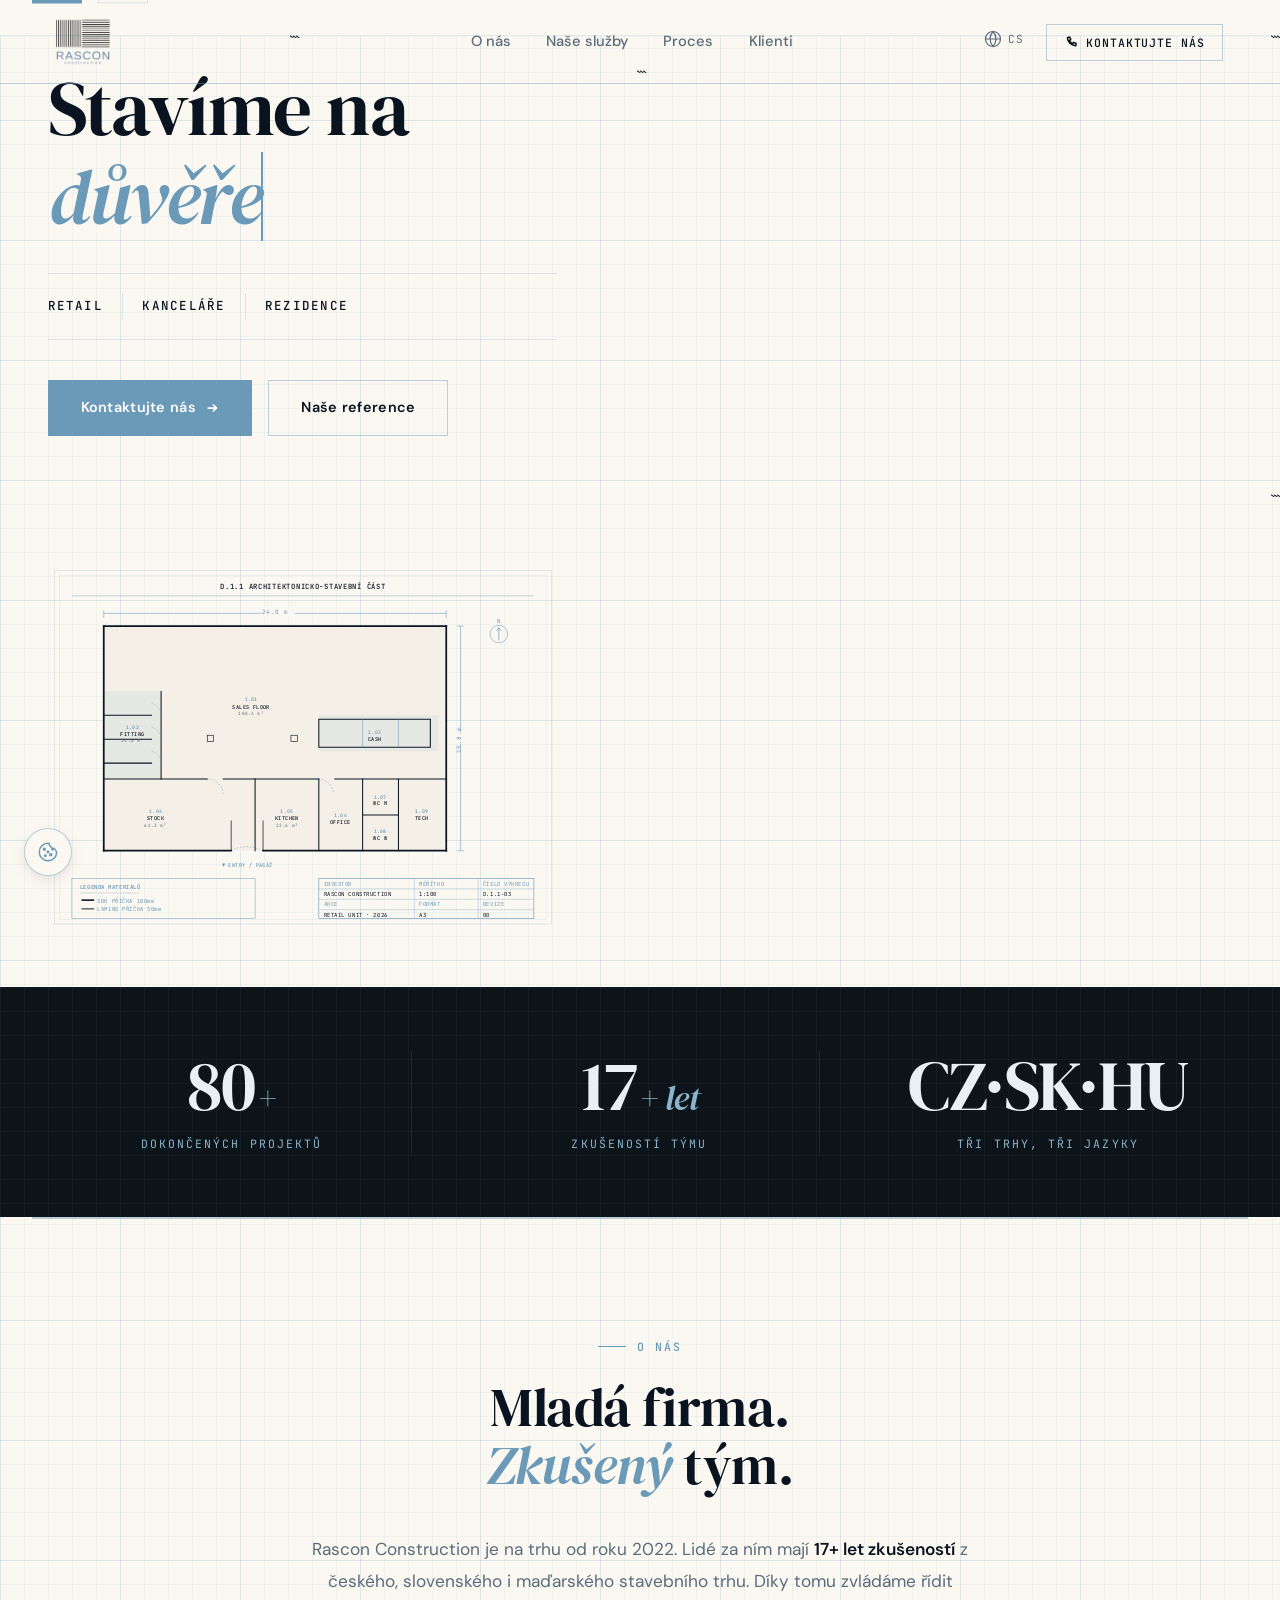
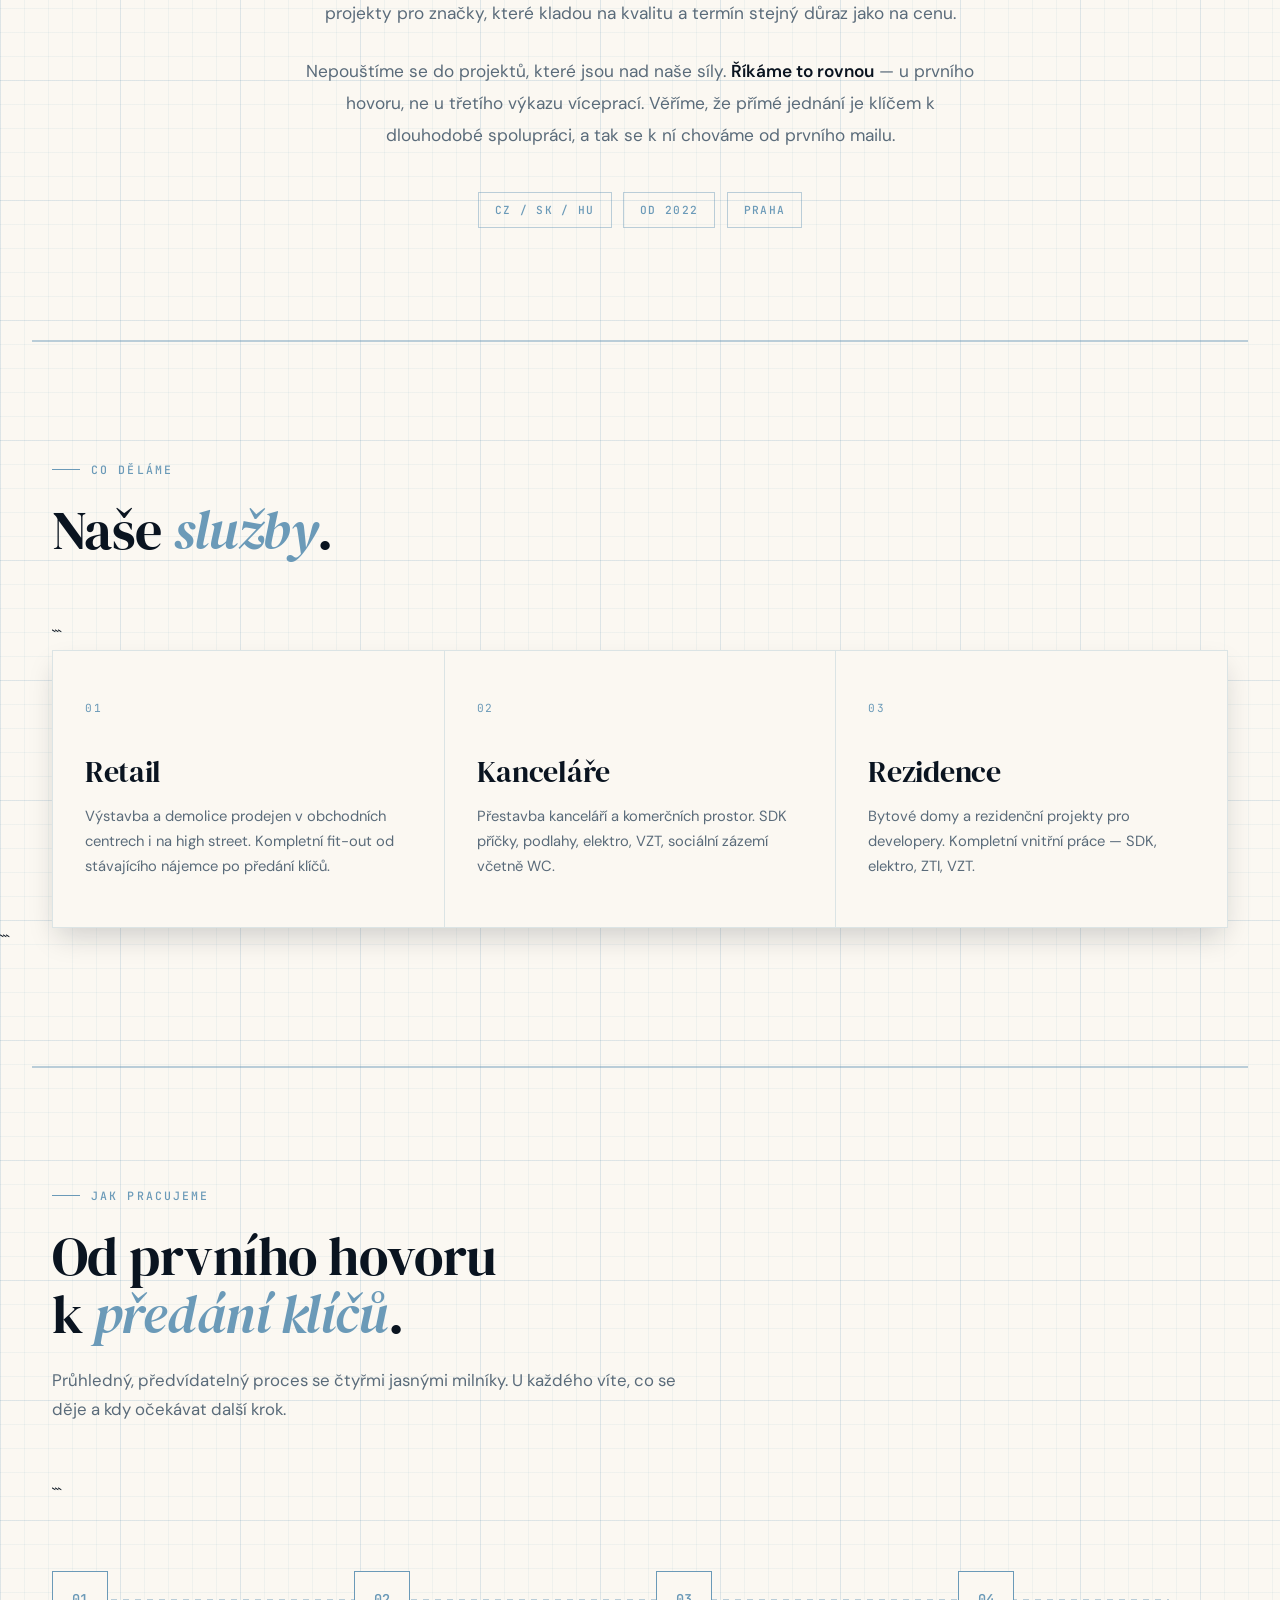
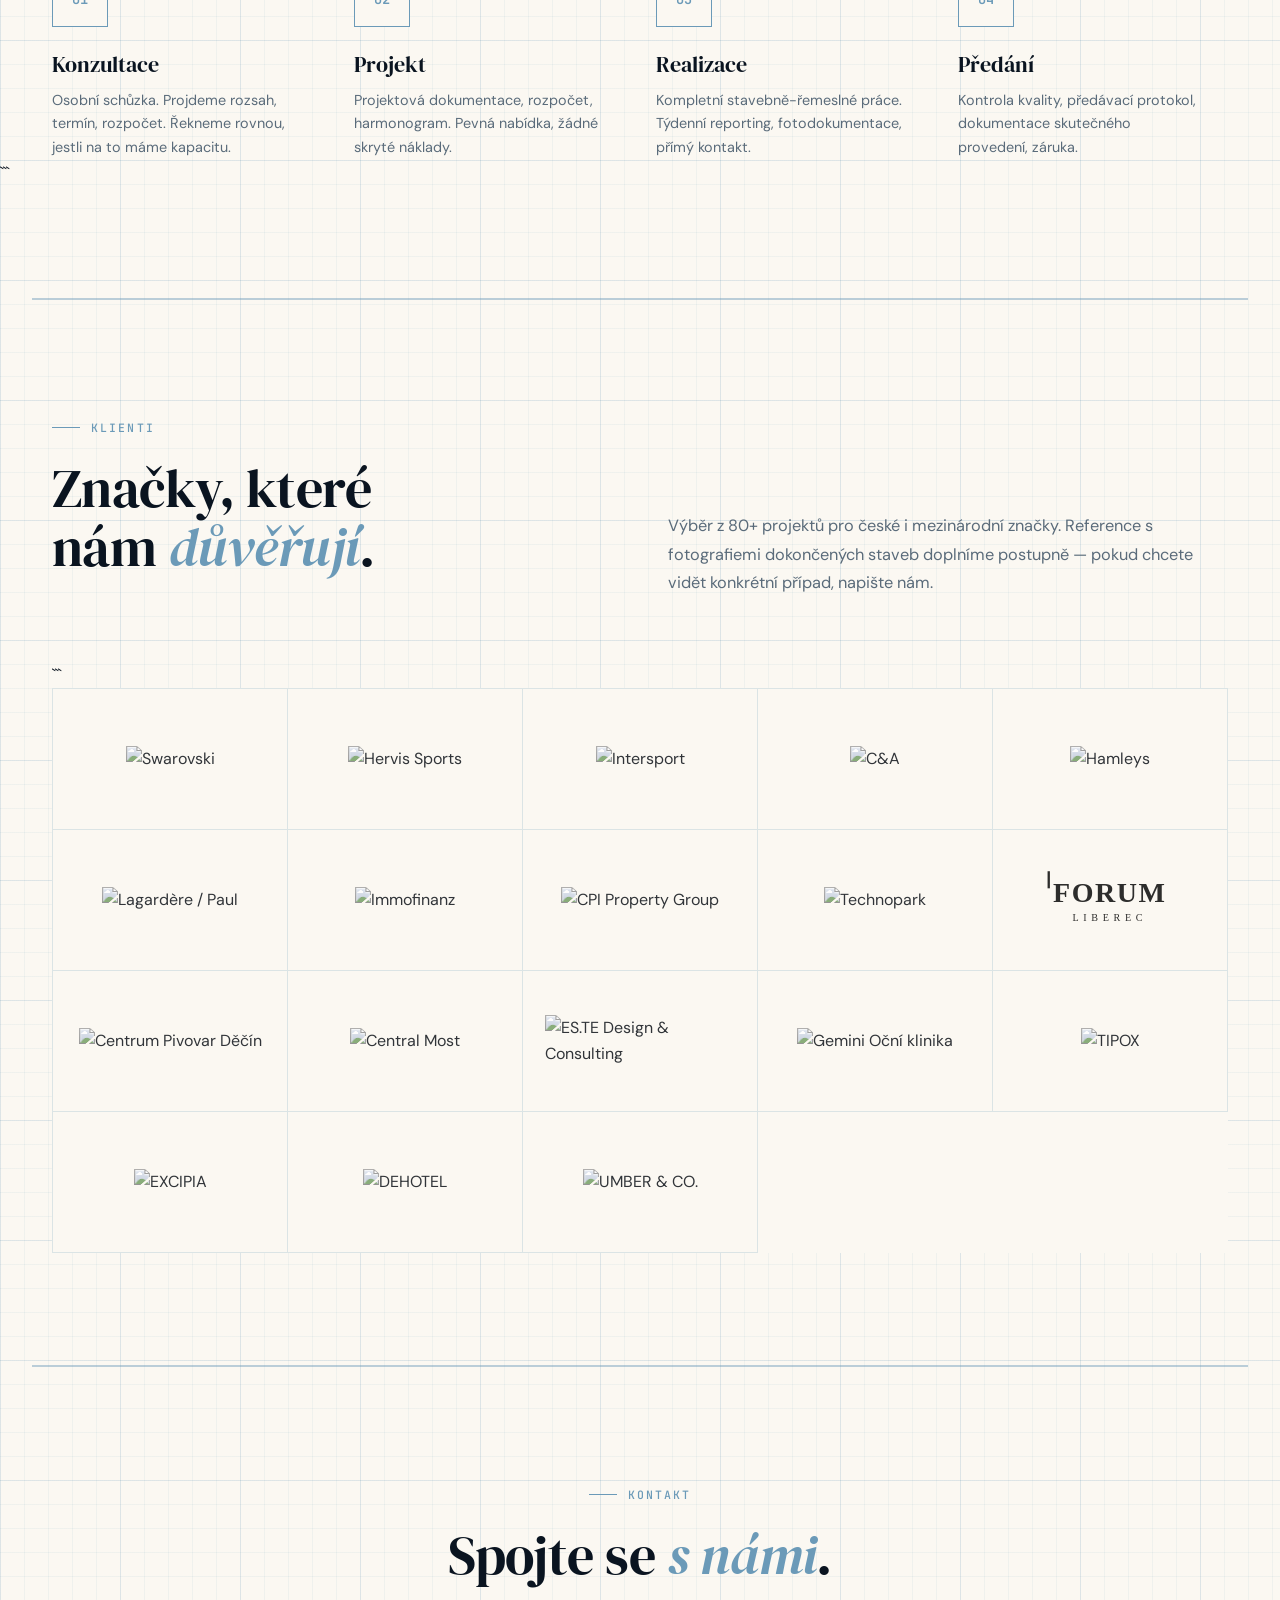
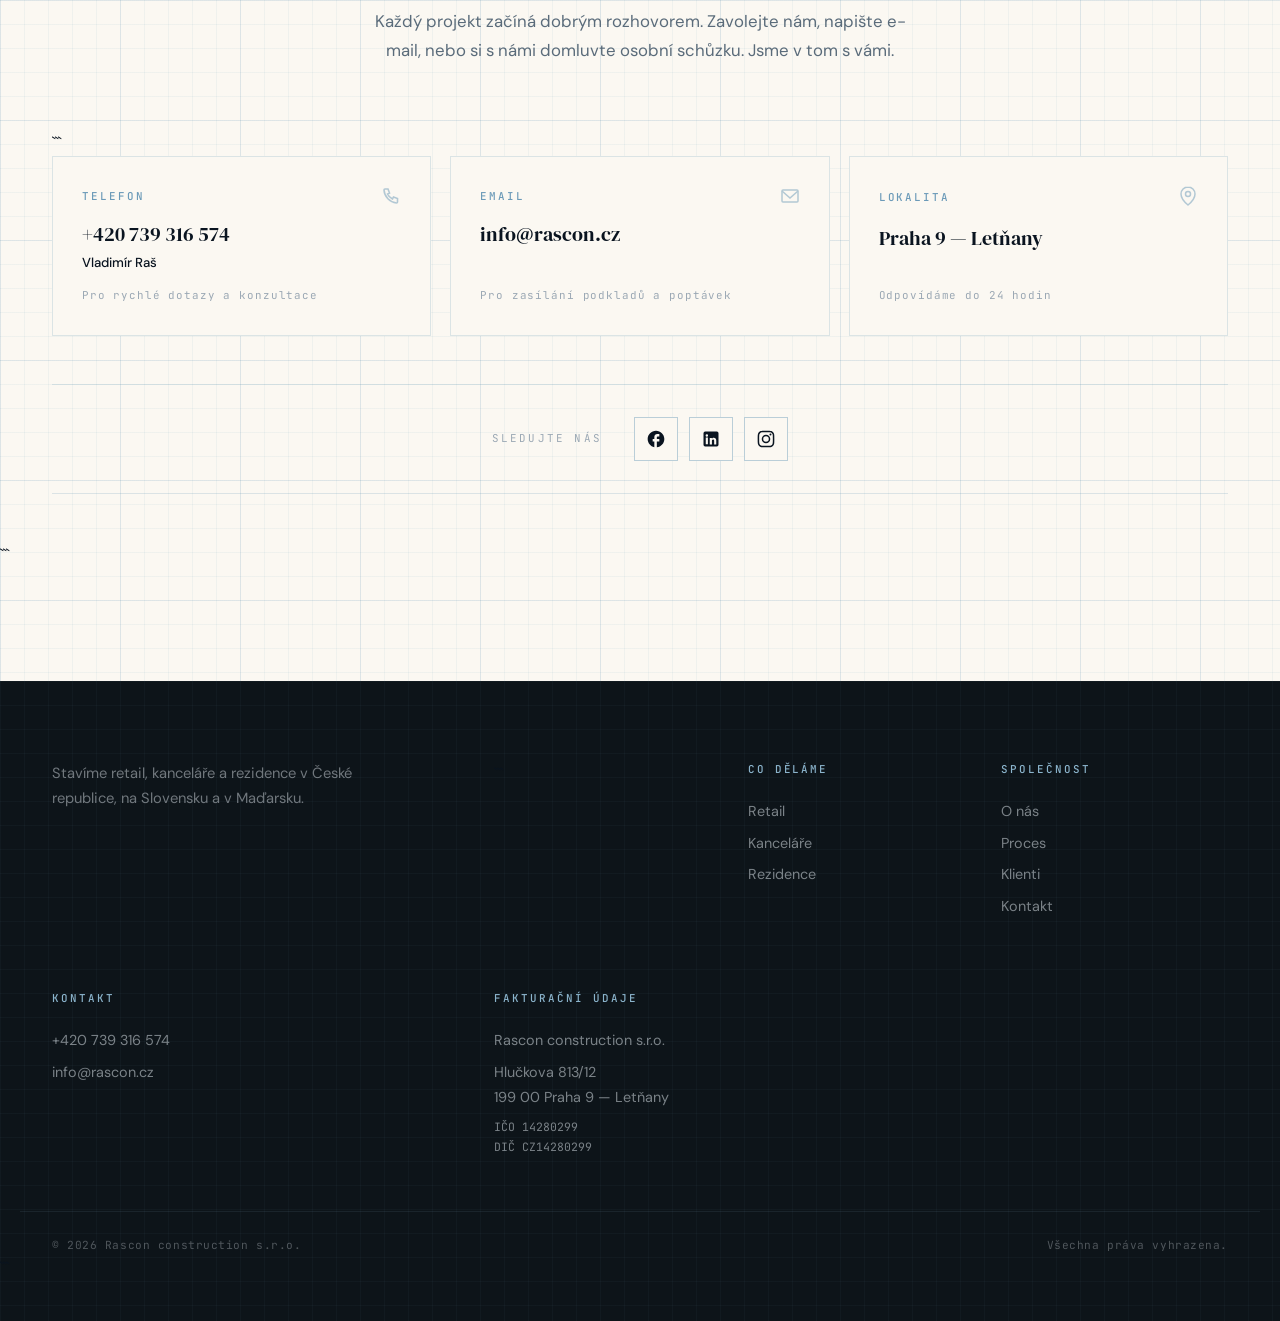
==== index.html @ cc9aa9fb "Update index.html" ====
<!DOCTYPE html>

<html lang="cs">
<head>
  <meta charset="UTF-8">
  <meta name="viewport" content="width=device-width, initial-scale=1.0">
  <meta name="theme-color" content="#6B9AB8">
  <title>RASCON Construction — Stavíme na důvěře. Retail, kanceláře, rezidence.</title>
  <meta name="description" content="Stavební společnost specializovaná na výstavbu retail jednotek, kanceláří a rezidenčních projektů. Partneři značek Swarovski, Intersport, Hervis, Hamleys. Praha, Česká republika.">
  <meta name="keywords" content="stavební firma Praha, retail výstavba, fit-out, demolice, kanceláře, Swarovski, Intersport, Hervis, Hamleys, Rascon Construction">
  <meta property="og:title" content="RASCON Construction — Stavíme na důvěře">
  <meta property="og:description" content="Retail, kanceláře, rezidence. 80+ projektů, 17+ let zkušeností. Praha, CZ/SK/HU.">
  <meta property="og:type" content="website">
  <meta property="og:locale" content="cs_CZ">
  <meta property="og:url" content="https://www.rascon.cz/">

  <!-- Schema.org JSON-LD - LocalBusiness / GeneralContractor -->

  <script type="application/ld+json">
  {
    "@context": "https://schema.org",
    "@type": "GeneralContractor",
    "name": "Rascon construction s.r.o.",
    "alternateName": "RASCON Construction",
    "description": "Stavební společnost specializovaná na výstavbu retail jednotek, kanceláří a rezidenčních projektů v České republice, na Slovensku a v Maďarsku.",
    "url": "https://www.rascon.cz/",
    "telephone": "+420739316574",
    "email": "info@rascon.cz",
    "foundingDate": "2022-02-22",
    "vatID": "CZ14280299",
    "taxID": "14280299",
    "legalName": "Rascon construction s.r.o.",
    "address": {
      "@type": "PostalAddress",
      "streetAddress": "Hlučkova 813/12",
      "addressLocality": "Praha 9 - Letňany",
      "postalCode": "19900",
      "addressCountry": "CZ"
    },
    "geo": {
      "@type": "GeoCoordinates",
      "latitude": "50.1328",
      "longitude": "14.5188"
    },
    "openingHoursSpecification": {
      "@type": "OpeningHoursSpecification",
      "dayOfWeek": ["Monday", "Tuesday", "Wednesday", "Thursday", "Friday"],
      "opens": "07:00",
      "closes": "17:00"
    },
    "areaServed": [
      { "@type": "Country", "name": "Czech Republic" },
      { "@type": "Country", "name": "Slovakia" },
      { "@type": "Country", "name": "Hungary" }
    ],
    "knowsAbout": ["Retail construction", "Commercial fit-out", "Demolition", "Office refurbishment", "Residential construction"],
    "sameAs": [
      "https://www.facebook.com/profile.php?id=61579614524490",
      "https://www.linkedin.com/company/rascon-construction/",
      "https://www.instagram.com/rascon_construction/"
    ]
  }
  </script>

  <link rel="icon" type="image/jpeg" href="img/favicon.jpg">
  <link rel="preconnect" href="https://fonts.googleapis.com">
  <link rel="preconnect" href="https://fonts.gstatic.com" crossorigin>
  <link href="https://fonts.googleapis.com/css2?family=DM+Sans:wght@300;400;500;600;700&family=DM+Serif+Display:ital@0;1&family=JetBrains+Mono:wght@400;500&display=swap" rel="stylesheet">
  <link rel="stylesheet" href="style.css">
</head>

<body>

  <!-- =====================================================
       NAVIGATION
       ===================================================== -->

  <nav class="site-nav" id="site-nav" role="navigation" aria-label="Hlavní navigace">
    <div class="nav-inner">
      <a href="#" class="nav-brand" aria-label="Rascon Construction — domů">
        <img src="img/logo.png" alt="Rascon Construction">
      </a>

```
  <ul class="nav-menu">
    <li><a href="#about" data-i18n="nav.about">O nás</a></li>
    <li><a href="#services" data-i18n="nav.services">Naše služby</a></li>
    <li><a href="#process" data-i18n="nav.process">Proces</a></li>
    <li><a href="#clients" data-i18n="nav.clients">Klienti</a></li>
  </ul>

  <div class="nav-actions">
    <div class="lang-switcher">
      <button class="lang-globe" id="lang-toggle" type="button" aria-label="Jazyk">
        <svg viewBox="0 0 24 24" fill="none" stroke="currentColor" stroke-width="1.6">
          <circle cx="12" cy="12" r="10"/>
          <path d="M2 12h20M12 2a15.3 15.3 0 0 1 4 10 15.3 15.3 0 0 1-4 10 15.3 15.3 0 0 1-4-10 15.3 15.3 0 0 1 4-10z"/>
        </svg>
        <span id="lang-current">CS</span>
      </button>
      <div class="lang-dropdown" id="lang-dropdown">
        <button type="button" data-lang="cs" class="is-active">Čeština</button>
        <button type="button" data-lang="en">English</button>
      </div>
    </div>
    <a href="#contact" class="nav-cta" data-i18n="nav.cta">
      <svg viewBox="0 0 16 16" fill="none" stroke="currentColor" stroke-width="2" stroke-linecap="round"><path d="M3 2.5a1 1 0 0 1 1-1h2l1 3-1.5 1a8 8 0 0 0 4 4l1-1.5 3 1v2a1 1 0 0 1-1 1A11 11 0 0 1 3 2.5z"/></svg>
      <span data-i18n="nav.cta">Kontaktujte nás</span>
    </a>
  </div>

  <button class="mobile-toggle" id="mobile-toggle" aria-label="Otevřít menu" type="button">
    <span></span><span></span><span></span>
  </button>
</div>
```

  </nav>

  <div class="mobile-menu" id="mobile-menu">
    <a href="#about" data-i18n="nav.about">O nás</a>
    <a href="#services" data-i18n="nav.services">Naše služby</a>
    <a href="#process" data-i18n="nav.process">Proces</a>
    <a href="#clients" data-i18n="nav.clients">Klienti</a>
    <a href="#contact" data-i18n="nav.contact">Kontakt</a>
    <div class="mobile-menu-lang">
      <button type="button" data-lang="cs" class="is-active">CS</button>
      <button type="button" data-lang="en">EN</button>
    </div>
  </div>

  <main>

  <!-- =====================================================
       HERO
       ===================================================== -->

  <section class="hero" id="hero">
    <div class="hero-grid">
      <div class="hero-text">
        <h1 class="hero-title">
          <span id="hero-prefix">Stavíme na</span><br><span class="rotating-word" id="rotating-word">důvěře</span>
        </h1>
        <div class="hero-categories">
          <span class="hero-category" data-i18n="hero.cat1">Retail</span>
          <span class="hero-category" data-i18n="hero.cat3">Kanceláře</span>
          <span class="hero-category" data-i18n="hero.cat4">Rezidence</span>
        </div>
        <div class="hero-cta-row">
          <a href="#contact" class="btn btn-primary">
            <span data-i18n="hero.ctaPrimary">Kontaktujte nás</span>
            <svg viewBox="0 0 16 16" fill="none" stroke="currentColor" stroke-width="2"><path d="M3 8h10M9 4l4 4-4 4"/></svg>
          </a>
          <a href="#clients" class="btn btn-ghost" data-i18n="hero.ctaSecondary">Naše reference</a>
        </div>
      </div>

```
  <div class="hero-visual">
    <!-- =============================================
         PROFESSIONAL FLOOR PLAN — Intersport-inspired
         ============================================= -->
    <svg viewBox="0 0 640 460" xmlns="http://www.w3.org/2000/svg" role="img" aria-label="Profesionální půdorys retail jednotky">

      <!-- Outer border frame -->
      <rect x="8" y="8" width="624" height="444" fill="none" stroke="var(--accent)" stroke-width="0.6" opacity="0.4"/>
      <rect x="14" y="14" width="612" height="432" fill="none" stroke="var(--accent)" stroke-width="0.4" opacity="0.3"/>

      <!-- Title bar top -->
      <text class="fp-stamp-text-lg fp-fade fp-fade-3" x="320" y="32" text-anchor="middle">
        D.1.1 ARCHITEKTONICKO-STAVEBNÍ ČÁST
      </text>
      <line x1="30" y1="40" x2="610" y2="40" stroke="var(--accent)" stroke-width="0.5" opacity="0.5" class="fp-fade fp-fade-3"/>

      <!-- Top dimension line -->
      <g class="fp-fade fp-fade-4">
        <line class="fp-dimension" x1="70" y1="62" x2="500" y2="62"/>
        <line class="fp-dimension" x1="70" y1="58" x2="70" y2="68"/>
        <line class="fp-dimension" x1="500" y1="58" x2="500" y2="68"/>
        <rect x="268" y="54" width="42" height="12" fill="var(--bg)"/>
        <text class="fp-dimension-text" x="285" y="63" text-anchor="middle">24.0 m</text>
      </g>

      <!-- Right dimension line -->
      <g class="fp-fade fp-fade-5">
        <line class="fp-dimension" x1="518" y1="78" x2="518" y2="360"/>
        <line class="fp-dimension" x1="514" y1="78" x2="522" y2="78"/>
        <line class="fp-dimension" x1="514" y1="360" x2="522" y2="360"/>
        <rect x="508" y="213" width="22" height="12" fill="var(--bg)"/>
        <text class="fp-dimension-text" x="519" y="221" text-anchor="middle" transform="rotate(-90 519 221)">15.8 m</text>
      </g>

      <!-- ZONE FILLS (rendered first, behind walls) -->
      <!-- Sales floor main -->
      <rect class="fp-fill fp-fade fp-fade-1" x="70" y="78" width="430" height="192"/>
      <!-- Fitting rooms corridor -->
      <rect class="fp-fill-accent fp-fade fp-fade-2" x="70" y="160" width="72" height="110"/>
      <!-- Stock + back of house -->
      <rect class="fp-fill fp-fade fp-fade-1" x="70" y="270" width="430" height="90"/>
      <!-- Cash counter zone accent -->
      <rect class="fp-fill-accent fp-fade fp-fade-2" x="340" y="190" width="150" height="45"/>

      <!-- OUTER WALLS -->
      <!-- Top wall -->
      <path class="fp-wall fp-draw fp-draw-1" d="M70 78 L500 78"/>
      <!-- Right wall -->
      <path class="fp-wall fp-draw fp-draw-1" d="M500 78 L500 360"/>
      <!-- Bottom wall (entry gap 230-270) -->
      <path class="fp-wall fp-draw fp-draw-2" d="M70 360 L230 360 M270 360 L500 360"/>
      <!-- Left wall -->
      <path class="fp-wall fp-draw fp-draw-2" d="M70 360 L70 78"/>

      <!-- INNER WALLS -->
      <!-- Horizontal: sales floor / back of house -->
      <path class="fp-wall-inner fp-draw fp-draw-3" d="M70 270 L200 270 M220 270 L340 270 M360 270 L500 270"/>
      <!-- Vertical between stock rooms -->
      <path class="fp-wall-inner fp-draw fp-draw-3" d="M260 270 L260 360"/>
      <!-- Vertical: kitchen/changing/office/WC block -->
      <path class="fp-wall-inner fp-draw fp-draw-4" d="M340 270 L340 360"/>
      <path class="fp-wall-inner fp-draw fp-draw-4" d="M395 270 L395 360"/>
      <path class="fp-wall-inner fp-draw fp-draw-4" d="M440 270 L440 360"/>
      <path class="fp-wall-inner fp-draw fp-draw-4" d="M395 315 L440 315"/>

      <!-- Fitting rooms -->
      <path class="fp-wall-inner fp-draw fp-draw-4" d="M142 160 L142 270"/>
      <path class="fp-wall-inner fp-draw fp-draw-4" d="M70 190 L130 190 M70 220 L130 220 M70 250 L130 250"/>
      <!-- Fitting room door arcs -->
      <path class="fp-door-arc fp-fade fp-fade-3" d="M130 175 A 15 15 0 0 1 142 188"/>
      <path class="fp-door-arc fp-fade fp-fade-3" d="M130 205 A 15 15 0 0 1 142 218"/>
      <path class="fp-door-arc fp-fade fp-fade-3" d="M130 235 A 15 15 0 0 1 142 248"/>

      <!-- Cash counter (L-shape) -->
      <path class="fp-wall-inner fp-draw fp-draw-4" d="M340 195 L480 195 L480 230 L340 230 Z"/>
      <line class="fp-detail fp-fade fp-fade-4" x1="395" y1="195" x2="395" y2="230"/>
      <line class="fp-detail fp-fade fp-fade-4" x1="440" y1="195" x2="440" y2="230"/>

      <!-- Door arcs at entry -->
      <path class="fp-door-arc fp-fade fp-fade-4" d="M230 360 A 38 38 0 0 1 268 360"/>
      <line class="fp-door fp-fade fp-fade-4" x1="230" y1="360" x2="230" y2="322"/>
      <line class="fp-door fp-fade fp-fade-4" x1="270" y1="360" x2="270" y2="322"/>

      <!-- Door: sales → stock -->
      <path class="fp-door-arc fp-fade fp-fade-4" d="M200 270 A 20 20 0 0 1 220 290"/>
      <!-- Door: stock → WC -->
      <path class="fp-door-arc fp-fade fp-fade-4" d="M340 270 A 18 18 0 0 1 358 288"/>

      <!-- Hatching for walls (material indication) -->
      <g class="fp-fade fp-fade-5">
        <line class="fp-hatch" x1="70" y1="78" x2="76" y2="84"/>
        <line class="fp-hatch" x1="76" y1="78" x2="82" y2="84"/>
        <line class="fp-hatch" x1="82" y1="78" x2="88" y2="84"/>
        <line class="fp-hatch" x1="494" y1="78" x2="500" y2="84"/>
        <line class="fp-hatch" x1="488" y1="78" x2="494" y2="84"/>
      </g>

      <!-- Column indicators (structural) -->
      <g class="fp-fade fp-fade-5">
        <rect x="200" y="215" width="8" height="8" fill="none" stroke="var(--text)" stroke-width="0.8"/>
        <rect x="305" y="215" width="8" height="8" fill="none" stroke="var(--text)" stroke-width="0.8"/>
      </g>

      <!-- ROOM LABELS with numbers and areas (Intersport style: 1.01, 1.02...) -->
      <g class="fp-fade fp-fade-5">
        <!-- 1.01 Sales floor -->
        <text class="fp-room-number" x="255" y="172" text-anchor="middle">1.01</text>
        <text class="fp-room-label" x="255" y="182" text-anchor="middle">SALES FLOOR</text>
        <text class="fp-room-area" x="255" y="190" text-anchor="middle">188.4 m²</text>

        <!-- 1.02 Fitting rooms -->
        <text class="fp-room-number" x="106" y="207" text-anchor="middle">1.02</text>
        <text class="fp-room-label" x="106" y="216" text-anchor="middle">FITTING</text>
        <text class="fp-room-area" x="106" y="224" text-anchor="middle">14.8 m²</text>

        <!-- 1.03 Cash -->
        <text class="fp-room-number" x="410" y="213" text-anchor="middle">1.03</text>
        <text class="fp-room-label" x="410" y="222" text-anchor="middle">CASH</text>

        <!-- 1.04 Stock -->
        <text class="fp-room-number" x="135" y="313" text-anchor="middle">1.04</text>
        <text class="fp-room-label" x="135" y="322" text-anchor="middle">STOCK</text>
        <text class="fp-room-area" x="135" y="330" text-anchor="middle">62.3 m²</text>

        <!-- 1.05 Kitchen -->
        <text class="fp-room-number" x="300" y="313" text-anchor="middle">1.05</text>
        <text class="fp-room-label" x="300" y="322" text-anchor="middle">KITCHEN</text>
        <text class="fp-room-area" x="300" y="330" text-anchor="middle">12.6 m²</text>

        <!-- 1.06 Office -->
        <text class="fp-room-number" x="367" y="318" text-anchor="middle">1.06</text>
        <text class="fp-room-label" x="367" y="326" text-anchor="middle">OFFICE</text>

        <!-- 1.07 WC M -->
        <text class="fp-room-number" x="417" y="295" text-anchor="middle">1.07</text>
        <text class="fp-room-label" x="417" y="303" text-anchor="middle">WC M</text>

        <!-- 1.08 WC W -->
        <text class="fp-room-number" x="417" y="338" text-anchor="middle">1.08</text>
        <text class="fp-room-label" x="417" y="346" text-anchor="middle">WC W</text>

        <!-- 1.09 Technical -->
        <text class="fp-room-number" x="469" y="313" text-anchor="middle">1.09</text>
        <text class="fp-room-label" x="469" y="322" text-anchor="middle">TECH</text>

        <!-- Entry marker -->
        <text class="fp-room-label" x="250" y="380" text-anchor="middle" style="fill: var(--accent);">▼ ENTRY / PASÁŽ</text>
      </g>

      <!-- LEGEND BOX bottom-left -->
      <g class="fp-fade fp-fade-5">
        <rect class="fp-legend-box" x="30" y="395" width="230" height="50"/>
        <text class="fp-stamp-text" x="40" y="408" style="font-weight: 600;">LEGENDA MATERIÁLŮ</text>
        <line x1="40" y1="413" x2="115" y2="413" stroke="var(--accent)" stroke-width="0.4"/>

        <line x1="42" y1="422" x2="58" y2="422" stroke="var(--text)" stroke-width="2"/>
        <text class="fp-stamp-text" x="62" y="425">SDK PŘÍČKA 100mm</text>

        <line x1="42" y1="433" x2="58" y2="433" stroke="var(--text)" stroke-width="1.2"/>
        <text class="fp-stamp-text" x="62" y="436">LAMINO PŘÍČKA 50mm</text>
      </g>

      <!-- PROJECT STAMP bottom-right (razítko) -->
      <g class="fp-fade fp-fade-5">
        <rect class="fp-stamp-box" x="340" y="395" width="270" height="50"/>
        <line x1="340" y1="408" x2="610" y2="408" stroke="var(--accent)" stroke-width="0.4"/>
        <line x1="340" y1="421" x2="610" y2="421" stroke="var(--accent)" stroke-width="0.4"/>
        <line x1="340" y1="434" x2="610" y2="434" stroke="var(--accent)" stroke-width="0.4"/>
        <line x1="460" y1="395" x2="460" y2="445" stroke="var(--accent)" stroke-width="0.4"/>
        <line x1="540" y1="395" x2="540" y2="445" stroke="var(--accent)" stroke-width="0.4"/>

        <text class="fp-stamp-text" x="346" y="404">INVESTOR</text>
        <text class="fp-stamp-text" x="346" y="417" style="fill: var(--text);">RASCON CONSTRUCTION</text>
        <text class="fp-stamp-text" x="346" y="430">AKCE</text>
        <text class="fp-stamp-text" x="346" y="443" style="fill: var(--text);">RETAIL UNIT · 2026</text>

        <text class="fp-stamp-text" x="466" y="404">MĚŘÍTKO</text>
        <text class="fp-stamp-text" x="466" y="417" style="fill: var(--text);">1:100</text>
        <text class="fp-stamp-text" x="466" y="430">FORMÁT</text>
        <text class="fp-stamp-text" x="466" y="443" style="fill: var(--text);">A3</text>

        <text class="fp-stamp-text" x="546" y="404">ČÍSLO VÝKRESU</text>
        <text class="fp-stamp-text" x="546" y="417" style="fill: var(--text);">D.1.1-03</text>
        <text class="fp-stamp-text" x="546" y="430">REVIZE</text>
        <text class="fp-stamp-text" x="546" y="443" style="fill: var(--text);">00</text>
      </g>

      <!-- North indicator -->
      <g class="fp-fade fp-fade-5" transform="translate(566, 88)">
        <circle cx="0" cy="0" r="11" fill="none" stroke="var(--accent)" stroke-width="0.7"/>
        <path d="M0 -8 L0 8 M-3 -4 L0 -8 L3 -4" stroke="var(--accent)" stroke-width="0.9" fill="none"/>
        <text class="fp-stamp-text" x="0" y="-14" text-anchor="middle">N</text>
      </g>
    </svg>
  </div>
</div>
```

  </section>

  <!-- =====================================================
       STATS STRIP
       ===================================================== -->

  <div class="stats-strip" id="stats">
    <div class="stats-grid">
      <div class="stat-item reveal">
        <div class="stat-number"><span data-count-to="80">0</span><em>+</em></div>
        <div class="stat-label" data-i18n="stats.projects">Dokončených projektů</div>
      </div>
      <div class="stat-item reveal reveal-delay-1">
        <div class="stat-number"><span data-count-to="17">0</span><em data-i18n="stats.yearsUnit">+ let</em></div>
        <div class="stat-label" data-i18n="stats.experience">Zkušeností týmu</div>
      </div>
      <div class="stat-item reveal reveal-delay-2">
        <div class="stat-number">CZ·SK·HU</div>
        <div class="stat-label" data-i18n="stats.markets">Tři trhy, tři jazyky</div>
      </div>
    </div>
  </div>

  <!-- =====================================================
       ABOUT — O nás (centered layout)
       ===================================================== -->

  <section class="about" id="about">
    <div class="container">
      <div class="about-centered">
        <p class="eyebrow reveal" data-i18n="about.eyebrow">O nás</p>
        <h2 class="section-heading reveal" data-i18n-html="about.heading">Mladá firma.<br><em>Zkušený</em> tým.</h2>
        <p class="about-lead reveal reveal-delay-1" data-i18n-html="about.p1">
          Rascon Construction je na trhu od roku 2022. Lidé za ním mají <strong>17+ let zkušeností</strong> z českého, slovenského i maďarského stavebního trhu. Díky tomu zvládáme řídit projekty pro značky, které kladou na kvalitu a termín stejný důraz jako na cenu.
        </p>
        <p class="about-lead reveal reveal-delay-2" data-i18n-html="about.p2">
          Nepouštíme se do projektů, které jsou nad naše síly. <strong>Říkáme to rovnou</strong> — u prvního hovoru, ne u třetího výkazu víceprací. Věříme, že přímé jednání je klíčem k dlouhodobé spolupráci, a tak se k ní chováme od prvního mailu.
        </p>
        <div class="about-badges reveal reveal-delay-3">
          <span class="about-badge">CZ / SK / HU</span>
          <span class="about-badge" data-i18n="about.badge2">Od 2022</span>
          <span class="about-badge" data-i18n="about.badge3">Praha</span>
        </div>
      </div>
    </div>
  </section>

  <!-- =====================================================
       SERVICES — Naše služby
       ===================================================== -->

  <section class="services" id="services">
    <div class="container">
      <div class="services-header reveal">
        <p class="eyebrow" data-i18n="services.eyebrow">Co děláme</p>
        <h2 class="section-heading" data-i18n-html="services.heading">Naše <em>služby</em>.</h2>
      </div>

```
  <div class="services-grid">
    <a href="sluzby-retail.html" class="service-card reveal" style="text-decoration:none;color:inherit;">
      <span class="service-index">01</span>
      <h3 data-i18n="services.s1Title">Retail</h3>
      <p data-i18n="services.s1Desc">Výstavba a demolice prodejen v obchodních centrech i na high street. Kompletní fit-out od stávajícího nájemce po předání klíčů.</p>
    </a>

    <a href="sluzby-kancelare.html" class="service-card reveal reveal-delay-1" style="text-decoration:none;color:inherit;">
      <span class="service-index">02</span>
      <h3 data-i18n="services.s3Title">Kanceláře</h3>
      <p data-i18n="services.s3Desc">Přestavba kanceláří a komerčních prostor. SDK příčky, podlahy, elektro, VZT, sociální zázemí včetně WC.</p>
    </a>

    <a href="sluzby-rezidence.html" class="service-card reveal reveal-delay-2" style="text-decoration:none;color:inherit;">
      <span class="service-index">03</span>
      <h3 data-i18n="services.s4Title">Rezidence</h3>
      <p data-i18n="services.s4Desc">Bytové domy a rezidenční projekty pro developery. Kompletní vnitřní práce — SDK, elektro, ZTI, VZT.</p>
    </a>
  </div>
</div>
```

  </section>

  <!-- =====================================================
       PROCESS
       ===================================================== -->

  <section class="process" id="process">
    <div class="container">
      <p class="eyebrow reveal" data-i18n="process.eyebrow">Jak pracujeme</p>
      <h2 class="section-heading reveal" data-i18n-html="process.heading">Od prvního hovoru<br>k <em>předání klíčů</em>.</h2>
      <p class="section-lead reveal" data-i18n="process.lead">Průhledný, předvídatelný proces se čtyřmi jasnými milníky. U každého víte, co se děje a kdy očekávat další krok.</p>

```
  <div class="process-timeline">
    <div class="process-step reveal">
      <div class="process-marker">01</div>
      <h4 data-i18n="process.s1Title">Konzultace</h4>
      <p data-i18n="process.s1Desc">Osobní schůzka. Projdeme rozsah, termín, rozpočet. Řekneme rovnou, jestli na to máme kapacitu.</p>
    </div>
    <div class="process-step reveal reveal-delay-1">
      <div class="process-marker">02</div>
      <h4 data-i18n="process.s2Title">Projekt</h4>
      <p data-i18n="process.s2Desc">Projektová dokumentace, rozpočet, harmonogram. Pevná nabídka, žádné skryté náklady.</p>
    </div>
    <div class="process-step reveal reveal-delay-2">
      <div class="process-marker">03</div>
      <h4 data-i18n="process.s3Title">Realizace</h4>
      <p data-i18n="process.s3Desc">Kompletní stavebně-řemeslné práce. Týdenní reporting, fotodokumentace, přímý kontakt.</p>
    </div>
    <div class="process-step reveal reveal-delay-3">
      <div class="process-marker">04</div>
      <h4 data-i18n="process.s4Title">Předání</h4>
      <p data-i18n="process.s4Desc">Kontrola kvality, předávací protokol, dokumentace skutečného provedení, záruka.</p>
    </div>
  </div>
</div>
```

  </section>

  <!-- =====================================================
       CLIENTS
       ===================================================== -->

  <section class="clients" id="clients">
    <div class="container">
      <div class="clients-header">
        <div class="reveal">
          <p class="eyebrow" data-i18n="clients.eyebrow">Klienti</p>
          <h2 class="section-heading" data-i18n-html="clients.heading">Značky, které<br>nám <em>důvěřují</em>.</h2>
        </div>
        <p class="lead-text reveal reveal-delay-1" data-i18n="clients.lead">
          Výběr z 80+ projektů pro české i mezinárodní značky. Reference s fotografiemi dokončených staveb doplníme postupně — pokud chcete vidět konkrétní případ, napište nám.
        </p>
      </div>

```
  <div class="clients-grid">
    <div class="client-cell reveal" id="client-1" title="Swarovski"><img src="img/clients/01.jpg" alt="Swarovski" loading="lazy"></div>
    <div class="client-cell reveal" id="client-2" title="Hervis Sports"><img src="img/clients/02.png" alt="Hervis Sports" loading="lazy"></div>
    <div class="client-cell reveal" id="client-3" title="Intersport"><img src="img/clients/03.png" alt="Intersport" loading="lazy"></div>
    <div class="client-cell reveal" id="client-4" title="C&amp;A"><img src="img/clients/04.svg" alt="C&amp;A" loading="lazy"></div>
    <div class="client-cell reveal" id="client-5" title="Hamleys"><img src="img/clients/05.jpg" alt="Hamleys" loading="lazy"></div>
    <div class="client-cell reveal" id="client-6" title="Lagardère / Paul"><img src="img/clients/06.jpg" alt="Lagardère / Paul" loading="lazy"></div>
    <div class="client-cell reveal" id="client-7" title="Immofinanz"><img src="img/clients/07.png" alt="Immofinanz" loading="lazy"></div>
    <div class="client-cell reveal" id="client-8" title="CPI Property Group"><img src="img/clients/08.jpg" alt="CPI Property Group" loading="lazy"></div>
    <div class="client-cell reveal" id="client-9" title="Technopark"><img src="img/clients/09.png" alt="Technopark" loading="lazy"></div>
    <div class="client-cell reveal" id="client-10" title="Forum Liberec"><svg viewBox="0 0 200 90" xmlns="http://www.w3.org/2000/svg" aria-label="Forum Liberec">
```

  <!-- vertical decorative mark (small rectangle above F) -->

  <rect x="20" y="8" width="3" height="22" fill="#0a0a0a"/>
  <!-- FORUM text -->
  <text x="100" y="48" text-anchor="middle" font-family="Georgia, 'Times New Roman', serif" font-weight="900" font-size="36" fill="#0a0a0a" letter-spacing="2">FORUM</text>
  <!-- LIBEREC subtitle -->
  <text x="100" y="72" text-anchor="middle" font-family="Georgia, 'Times New Roman', serif" font-weight="400" font-size="13" fill="#0a0a0a" letter-spacing="6">LIBEREC</text>
</svg></div>
        <div class="client-cell reveal" id="client-11" title="Centrum Pivovar Děčín"><img src="img/clients/11.jpg" alt="Centrum Pivovar Děčín" loading="lazy"></div>
        <div class="client-cell reveal" id="client-12" title="Central Most"><img src="img/clients/12.jpg" alt="Central Most" loading="lazy"></div>
        <div class="client-cell reveal" id="client-13" title="ES.TE Design &amp; Consulting"><img src="img/clients/13.jpg" alt="ES.TE Design &amp; Consulting" loading="lazy"></div>
        <div class="client-cell reveal" id="client-14" title="Gemini Oční klinika"><img src="img/clients/14.jpg" alt="Gemini Oční klinika" loading="lazy"></div>
        <div class="client-cell reveal" id="client-15" title="TIPOX"><img src="img/clients/15.jpg" alt="TIPOX" loading="lazy"></div>
        <div class="client-cell reveal" id="client-16" title="EXCIPIA"><img src="img/clients/16.jpg" alt="EXCIPIA" loading="lazy"></div>
        <div class="client-cell reveal" id="client-17" title="DEHOTEL"><img src="img/clients/17.jpg" alt="DEHOTEL" loading="lazy"></div>
        <div class="client-cell reveal" id="client-18" title="UMBER &amp; CO."><img src="img/clients/18.jpg" alt="UMBER &amp; CO." loading="lazy"></div>
      </div>
    </div>
  </section>

  <!-- =====================================================
       CONTACT
       ===================================================== -->

  <section class="contact" id="contact">
    <div class="container">
      <div class="contact-header reveal">
        <p class="eyebrow" data-i18n="contact.eyebrow">Kontakt</p>
        <h2 class="section-heading" data-i18n-html="contact.heading">Spojte se <em>s námi</em>.</h2>
        <p class="contact-lead" data-i18n="contact.lead">Každý projekt začíná dobrým rozhovorem. Zavolejte nám, napište e-mail, nebo si s námi domluvte osobní schůzku. Jsme v tom s vámi.</p>
      </div>

```
  <div class="contact-cards reveal reveal-delay-1">
    <!-- Phone card -->
    <button type="button" class="contact-card copyable" data-copy-type="phone" data-copy-value="+420 739 316 574" data-href="tel:+420739316574">
      <svg class="contact-card-icon" width="20" height="20" viewBox="0 0 20 20" fill="none" stroke="currentColor" stroke-width="1.6" stroke-linecap="round"><path d="M4 3h3l1.5 4-2 1a10 10 0 0 0 5 5l1-2 4 1.5V16a1 1 0 0 1-1 1A14 14 0 0 1 3 4a1 1 0 0 1 1-1z"/></svg>
      <span class="contact-card-label" data-i18n="contact.phone">Telefon</span>
      <span class="contact-card-value">+420 739 316 574</span>
      <span class="contact-card-name">Vladimír Raš</span>
      <span class="contact-card-hint" data-i18n="contact.phoneHint">Pro rychlé dotazy a konzultace</span>
    </button>

    <!-- Email card -->
    <button type="button" class="contact-card copyable" data-copy-type="email" data-email-user="info" data-email-domain="rascon.cz">
      <svg class="contact-card-icon" width="20" height="20" viewBox="0 0 20 20" fill="none" stroke="currentColor" stroke-width="1.5"><rect x="2" y="4" width="16" height="12" rx="1"/><path d="M2 5l8 7 8-7"/></svg>
      <span class="contact-card-label" data-i18n="contact.email">Email</span>
      <span class="contact-card-value" data-email-display>&nbsp;</span>
      <span class="contact-card-hint" data-i18n="contact.emailHint">Pro zasílání podkladů a poptávek</span>
    </button>

    <!-- Location card -->
    <div class="contact-card contact-card-static">
      <svg class="contact-card-icon" width="20" height="20" viewBox="0 0 20 20" fill="none" stroke="currentColor" stroke-width="1.5"><path d="M10 1C6.13 1 3 4.13 3 8c0 5.25 7 11 7 11s7-5.75 7-11c0-3.87-3.13-7-7-7z"/><circle cx="10" cy="8" r="2.5"/></svg>
      <span class="contact-card-label" data-i18n="contact.location">Lokalita</span>
      <span class="contact-card-value" data-i18n="contact.locationValue">Praha 9 — Letňany</span>
      <span class="contact-card-hint" data-i18n="contact.locationHint">Odpovídáme do 24 hodin</span>
    </div>
  </div>

  <!-- Social strip -->
  <div class="contact-social-strip reveal reveal-delay-2">
    <span class="contact-social-label" data-i18n="contact.social">Sledujte nás</span>
    <div class="contact-social">
      <a href="https://www.facebook.com/profile.php?id=61579614524490" target="_blank" rel="noopener" aria-label="Facebook">
        <svg viewBox="0 0 24 24"><path d="M22 12c0-5.52-4.48-10-10-10S2 6.48 2 12c0 4.84 3.44 8.87 8 9.8V15H8v-3h2V9.5C10 7.57 11.57 6 13.5 6H16v3h-2c-.55 0-1 .45-1 1v2h3v3h-3v6.95c5.05-.5 9-4.76 9-9.95z"/></svg>
      </a>
      <a href="https://www.linkedin.com/company/rascon-construction/" target="_blank" rel="noopener" aria-label="LinkedIn">
        <svg viewBox="0 0 24 24"><path d="M19 3a2 2 0 0 1 2 2v14a2 2 0 0 1-2 2H5a2 2 0 0 1-2-2V5a2 2 0 0 1 2-2h14zM8.3 18.3v-8H5.7v8h2.6zM7 9.2a1.5 1.5 0 1 0 0-3 1.5 1.5 0 0 0 0 3zm11.3 9.1v-4.4c0-2.3-1.2-3.4-2.9-3.4-1.3 0-1.9.7-2.3 1.2v-1h-2.6c0 .7 0 8 0 8h2.6v-4.5c0-.2 0-.5.1-.6.2-.4.6-.9 1.3-.9.9 0 1.3.7 1.3 1.7v4.3h2.5z"/></svg>
      </a>
      <a href="https://www.instagram.com/rascon_construction/" target="_blank" rel="noopener" aria-label="Instagram">
        <svg viewBox="0 0 24 24"><path d="M12 2c2.72 0 3.06.01 4.12.06 1.06.05 1.79.22 2.42.46.66.26 1.22.6 1.77 1.16.56.56.9 1.11 1.16 1.77.24.63.41 1.36.46 2.42C21.99 8.94 22 9.28 22 12s-.01 3.06-.06 4.12c-.05 1.06-.22 1.79-.46 2.42a4.9 4.9 0 0 1-1.16 1.77c-.56.56-1.11.9-1.77 1.16-.63.24-1.36.41-2.42.46-1.06.05-1.4.06-4.12.06s-3.06-.01-4.12-.06c-1.06-.05-1.79-.22-2.42-.46a4.9 4.9 0 0 1-1.77-1.16 4.9 4.9 0 0 1-1.16-1.77c-.24-.63-.41-1.36-.46-2.42C2.01 15.06 2 14.72 2 12s.01-3.06.06-4.12c.05-1.06.22-1.79.46-2.42.26-.66.6-1.22 1.16-1.77.56-.56 1.11-.9 1.77-1.16.63-.24 1.36-.41 2.42-.46C8.94 2.01 9.28 2 12 2zm0 1.8c-2.67 0-2.99.01-4.04.06-.98.04-1.5.21-1.86.34-.47.18-.8.4-1.15.75-.35.35-.57.68-.75 1.15-.13.36-.3.88-.34 1.86C3.81 9.01 3.8 9.33 3.8 12s.01 2.99.06 4.04c.04.98.21 1.5.34 1.86.18.47.4.8.75 1.15.35.35.68.57 1.15.75.36.13.88.3 1.86.34 1.05.05 1.37.06 4.04.06s2.99-.01 4.04-.06c.98-.04 1.5-.21 1.86-.34.47-.18.8-.4 1.15-.75.35-.35.57-.68.75-1.15.13-.36.3-.88.34-1.86.05-1.05.06-1.37.06-4.04s-.01-2.99-.06-4.04c-.04-.98-.21-1.5-.34-1.86a3.1 3.1 0 0 0-.75-1.15 3.1 3.1 0 0 0-1.15-.75c-.36-.13-.88-.3-1.86-.34C14.99 3.81 14.67 3.8 12 3.8zm0 3.06a5.14 5.14 0 1 1 0 10.28 5.14 5.14 0 0 1 0-10.28zm0 8.47a3.33 3.33 0 1 0 0-6.66 3.33 3.33 0 0 0 0 6.66zm6.54-8.68a1.2 1.2 0 1 1-2.4 0 1.2 1.2 0 0 1 2.4 0z"/></svg>
      </a>
    </div>
  </div>
</div>
```

  </section>

  <!-- Copy feedback toast -->

  <div class="copy-toast" id="copy-toast" role="status" aria-live="polite">
    <svg width="16" height="16" viewBox="0 0 16 16" fill="none" stroke="currentColor" stroke-width="2.5" stroke-linecap="round" stroke-linejoin="round"><path d="M3 8l3 3 7-7"/></svg>
    <span data-i18n="toast.copied">Zkopírováno</span>
  </div>

  </main>

  <!-- =====================================================
       FOOTER
       ===================================================== -->

  <footer>
    <div class="footer-inner">
      <div class="footer-brand-block">
        <p data-i18n="footer.tagline">Stavíme retail, kanceláře a rezidence v České republice, na Slovensku a v Maďarsku.</p>
      </div>

```
  <div class="footer-col">
    <h5 data-i18n="footer.services">Co děláme</h5>
    <a href="#services" data-i18n="hero.cat1">Retail</a>
    <a href="#services" data-i18n="services.s3Title">Kanceláře</a>
    <a href="#services" data-i18n="hero.cat3">Rezidence</a>
  </div>

  <div class="footer-col">
    <h5 data-i18n="footer.company">Společnost</h5>
    <a href="#about" data-i18n="nav.about">O nás</a>
    <a href="#process" data-i18n="nav.process">Proces</a>
    <a href="#clients" data-i18n="nav.clients">Klienti</a>
    <a href="#contact" data-i18n="nav.contact">Kontakt</a>
  </div>

  <div class="footer-col">
    <h5 data-i18n="footer.contactCol">Kontakt</h5>
    <a href="tel:+420739316574">+420 739 316 574</a>
    <a href="#" class="footer-email" data-email-user="info" data-email-domain="rascon.cz"><span data-email-display>&nbsp;</span></a>
  </div>

  <div class="footer-col">
    <h5 data-i18n="footer.billing">Fakturační údaje</h5>
    <p>Rascon construction s.r.o.</p>
    <p>Hlučkova 813/12<br>199 00 Praha 9 — Letňany</p>
    <p style="font-family: var(--font-mono); font-size: 0.72rem;">IČO 14280299<br>DIČ CZ14280299</p>
  </div>
</div>

<div class="footer-bottom">
  <p>© 2026 Rascon construction s.r.o.</p>
  <p data-i18n="footer.rights">Všechna práva vyhrazena.</p>
</div>
```

  </footer>
  <button type="button" class="cookie-fab" id="cookie-fab" aria-label="Cookies">
    <svg viewBox="0 0 24 24" fill="none" stroke="currentColor" stroke-width="1.6" stroke-linecap="round" stroke-linejoin="round"><path d="M21.5 12c0 5.25-4.25 9.5-9.5 9.5S2.5 17.25 2.5 12 6.75 2.5 12 2.5c.5 0 1 .04 1.5.12-.5 1.5.2 3.2 1.8 3.6.5 1.7 2.2 2.5 3.6 1.8 1 1.3 1.8 2.6 2.4 4"/><circle cx="8" cy="9" r="1"/><circle cx="15" cy="15" r="1.2"/><circle cx="9" cy="16" r="0.8"/><circle cx="17" cy="9" r="0.8"/><circle cx="12" cy="12" r="0.8"/></svg>
  </button>
  <div class="cookie-overlay" id="cookie-overlay" role="dialog" aria-modal="true">
    <div class="cookie-modal">
      <span class="cookie-modal-eyebrow" data-i18n="cookies.eyebrow">Soukromí</span>
      <h4 data-i18n="cookies.title">Cookies</h4>
      <p data-i18n="cookies.body">Tento web používá pouze nezbytné soubory cookie, které zajišťují jeho základní fungování. Neshromažďujeme žádná analytická ani marketingová data.</p>
      <button type="button" class="cookie-close" id="cookie-close" data-i18n="cookies.ack">Beru na vědomí</button>
    </div>
  </div>

  <script src="main.js"></script>

</body>
</html>
---- style.css ----
/* ===========================================================
       RASCON CONSTRUCTION — HOMEPAGE v3
       Design: Blueprint minimalism, light theme
       Typography: DM Serif Display + DM Sans + JetBrains Mono
       =========================================================== */

    *, *::before, *::after { margin: 0; padding: 0; box-sizing: border-box; }
    html { scroll-behavior: smooth; }

    :root {
      --font-display: 'DM Serif Display', Georgia, serif;
      --font-body: 'DM Sans', -apple-system, sans-serif;
      --font-mono: 'JetBrains Mono', 'Courier New', monospace;

      --bg: #fbf8f2;
      --bg-soft: #f4f0e8;
      --bg-panel: #0d1419;
      --text: #0a1420;
      --text-soft: #5a6b7a;
      --text-muted: #9ba8b4;
      --text-on-dark: #e8f0f6;
      --accent: #6B9AB8;
      --accent-dark: #4a7a9a;
      --accent-light: #8bb4cc;
      --border: rgba(107, 154, 184, 0.22);
      --border-strong: rgba(107, 154, 184, 0.45);
      --grid-line: rgba(107, 154, 184, 0.08);
      --grid-line-major: rgba(107, 154, 184, 0.14);
      --shadow-soft: 0 1px 2px rgba(10, 20, 32, 0.04);
      --shadow-med: 0 13px 27px -5px rgba(10, 20, 32, 0.18);
    }

    body {
      font-family: var(--font-body);
      font-weight: 400;
      font-size: 16px;
      line-height: 1.65;
      color: var(--text);
      background-color: var(--bg);
      background-image:
        linear-gradient(var(--grid-line) 1px, transparent 1px),
        linear-gradient(90deg, var(--grid-line) 1px, transparent 1px),
        linear-gradient(var(--grid-line-major) 1px, transparent 1px),
        linear-gradient(90deg, var(--grid-line-major) 1px, transparent 1px);
      background-size: 24px 24px, 24px 24px, 120px 120px, 120px 120px;
      overflow-x: hidden;
      -webkit-font-smoothing: antialiased;
      position: relative;
    }

    /* Grid applied directly to body background so it scrolls with content */

    main, nav, footer { position: relative; z-index: 1; }
    a { color: inherit; text-decoration: none; }

    /* ---- TYPOGRAPHY HELPERS ---- */
    .eyebrow {
      font-family: var(--font-mono);
      font-size: 0.72rem;
      font-weight: 500;
      letter-spacing: 0.18em;
      text-transform: uppercase;
      color: var(--accent);
      display: inline-flex;
      align-items: center;
      gap: 0.7rem;
      margin-bottom: 1.4rem;
    }
    .eyebrow::before {
      content: '';
      width: 28px;
      height: 1.5px;
      background: var(--accent);
    }

    .section-heading {
      font-family: var(--font-display);
      font-size: clamp(2.2rem, 4.2vw, 3.4rem);
      font-weight: 400;
      line-height: 1.08;
      letter-spacing: -0.01em;
      margin-bottom: 1.4rem;
      color: var(--text);
    }
    .section-heading em {
      font-style: italic;
      color: var(--accent);
    }

    .section-lead {
      font-size: 1.05rem;
      line-height: 1.75;
      color: var(--text-soft);
      max-width: 640px;
      margin-bottom: 3.5rem;
    }

    .container {
      max-width: 1240px;
      margin: 0 auto;
      padding: 0 2rem;
    }

    section { padding: 7rem 0; position: relative; }

    /* Section divider — blueprint ruler line */
    .about::before,
    .services::before,
    .process::before,
    .clients::before,
    .contact::before {
      content: '';
      position: absolute;
      top: 0;
      left: 2rem;
      right: 2rem;
      height: 2px;
      background: var(--border-strong);
    }

    /* ===========================================================
       NAVIGATION
       =========================================================== */
    .site-nav {
      position: fixed;
      top: 0;
      left: 0;
      right: 0;
      z-index: 100;
      background: transparent;
      height: 84px;
      display: flex;
      align-items: center;
      transition: background 0.3s ease, box-shadow 0.3s ease;
    }
    .site-nav::after {
      content: '';
      position: absolute;
      bottom: 0;
      left: 0;
      right: 0;
      height: 1.5px;
      background: var(--accent);
      opacity: 0.45;
    }
    .site-nav.is-scrolled {
      background: rgba(251, 248, 242, 0.95);
      backdrop-filter: blur(16px);
      -webkit-backdrop-filter: blur(16px);
      box-shadow: var(--shadow-soft);
    }
    .site-nav.is-scrolled::after {
      opacity: 1;
    }
    .nav-inner {
      width: 100%;
      max-width: 1240px;
      margin: 0 auto;
      padding: 0 2rem;
      display: flex;
      align-items: center;
      justify-content: space-between;
      gap: 1.5rem;
    }
    .nav-brand { display: flex; align-items: center; flex-shrink: 0; }
    .nav-brand img {
      height: 56px;
      width: auto;
      display: block;
    }

    .nav-menu {
      display: flex;
      gap: 2.2rem;
      list-style: none;
    }
    .nav-menu a {
      font-size: 0.92rem;
      font-weight: 500;
      color: var(--text-soft);
      position: relative;
      padding: 0.4rem 0;
      transition: color 0.2s ease;
    }
    .nav-menu a::after {
      content: '';
      position: absolute;
      bottom: 0;
      left: 0;
      width: 0;
      height: 1.5px;
      background: var(--accent);
      transition: width 0.25s ease;
    }
    .nav-menu a:hover { color: var(--text); }
    .nav-menu a:hover::after { width: 100%; }

    .nav-actions {
      display: flex;
      align-items: stretch;
      gap: 1rem;
    }

    /* Language switcher */
    .lang-switcher {
      position: relative;
      margin-left: 0.8rem;
    }
    .lang-globe {
      background: none;
      border: none;
      cursor: pointer;
      color: var(--text-soft);
      padding: 0.4rem;
      display: flex;
      align-items: center;
      gap: 0.4rem;
      font-family: var(--font-mono);
      font-size: 0.7rem;
      letter-spacing: 0.08em;
      transition: color 0.2s ease;
    }
    .lang-globe:hover { color: var(--text); }
    .lang-globe svg { width: 18px; height: 18px; }
    .lang-dropdown {
      position: absolute;
      top: 100%;
      right: 0;
      background: var(--bg);
      border: 1px solid var(--border-strong);
      box-shadow: 0 8px 24px -8px rgba(10,20,32,0.18);
      min-width: 120px;
      opacity: 0;
      pointer-events: none;
      transform: translateY(4px);
      transition: all 0.2s ease;
      z-index: 100;
    }
    .lang-dropdown.is-open {
      opacity: 1;
      pointer-events: auto;
      transform: translateY(0);
    }
    .lang-dropdown button {
      display: block;
      width: 100%;
      text-align: left;
      padding: 0.6rem 1rem;
      border: none;
      background: transparent;
      font-family: var(--font-mono);
      font-size: 0.72rem;
      letter-spacing: 0.06em;
      cursor: pointer;
      color: var(--text-soft);
      transition: all 0.15s ease;
    }
    .lang-dropdown button:hover {
      background: var(--bg-soft);
      color: var(--text);
    }
    .lang-dropdown button.is-active {
      color: var(--accent);
      font-weight: 600;
    }

    .nav-cta {
      padding: 0.5rem 1.1rem;
      background: transparent;
      color: var(--text);
      font-family: var(--font-mono);
      font-size: 0.72rem;
      font-weight: 500;
      letter-spacing: 0.08em;
      text-transform: uppercase;
      border: 1px solid var(--border-strong);
      transition: all 0.2s ease;
      display: inline-flex;
      align-items: center;
      gap: 0.5rem;
      height: 100%;
    }
    .nav-cta:hover {
      border-color: var(--accent);
      color: var(--accent);
    }
    .nav-cta svg { width: 13px; height: 13px; }

    .mobile-toggle {
      display: none;
      background: none;
      border: none;
      cursor: pointer;
      width: 32px;
      height: 32px;
      flex-direction: column;
      justify-content: center;
      gap: 5px;
    }
    .mobile-toggle span {
      display: block;
      width: 22px;
      height: 1.5px;
      background: var(--text);
      transition: all 0.25s ease;
    }
    .mobile-toggle.is-open span:nth-child(1) { transform: rotate(45deg) translate(4px, 5px); }
    .mobile-toggle.is-open span:nth-child(2) { opacity: 0; }
    .mobile-toggle.is-open span:nth-child(3) { transform: rotate(-45deg) translate(4px, -5px); }

    .mobile-menu {
      position: fixed;
      top: 84px;
      left: 0;
      right: 0;
      background: var(--bg);
      border-bottom: 1px solid var(--border);
      padding: 2rem;
      display: flex;
      flex-direction: column;
      gap: 0.6rem;
      transform: translateY(-110%);
      transition: transform 0.3s ease;
      z-index: 99;
      max-height: calc(100vh - 84px);
      overflow-y: auto;
    }
    .mobile-menu.is-open { transform: translateY(0); }
    .mobile-menu a {
      font-family: var(--font-display);
      font-size: 1.4rem;
      font-weight: 400;
      color: var(--text);
      padding: 0.75rem 0;
      border-bottom: 1px solid var(--border);
    }
    .mobile-menu-lang {
      display: flex;
      gap: 1rem;
      padding-top: 1.2rem;
    }
    .mobile-menu-lang button {
      background: transparent;
      border: 1px solid var(--border);
      padding: 0.5rem 1rem;
      font-family: var(--font-mono);
      font-size: 0.8rem;
      cursor: pointer;
      color: var(--text-soft);
    }
    .mobile-menu-lang button.is-active {
      background: var(--accent);
      color: #fff;
      border-color: var(--accent);
    }

    /* ===========================================================
       HERO
       =========================================================== */
    .hero {
      display: flex;
      align-items: center;
      padding: 4rem 0 3rem;
    }
    .hero-grid {
      width: 100%;
      max-width: 1240px;
      margin: 0 auto;
      padding: 0 2rem;
      display: grid;
      grid-template-columns: 1fr 1.15fr;
      gap: 5rem;
      align-items: start;
    }

    .hero-tag {
      font-family: var(--font-mono);
      font-size: 0.72rem;
      letter-spacing: 0.2em;
      text-transform: uppercase;
      color: var(--accent);
      display: flex;
      align-items: center;
      gap: 0.7rem;
      margin-bottom: 1.8rem;
      opacity: 0;
      transform: translateY(16px);
      animation: fade-up 0.7s 0.1s ease forwards;
    }
    .hero-tag::before {
      content: '';
      width: 32px;
      height: 1.5px;
      background: var(--accent);
    }

    .hero-title {
      font-family: var(--font-display);
      font-size: clamp(3rem, 6vw, 5.2rem);
      font-weight: 400;
      line-height: 1.15;
      letter-spacing: -0.02em;
      margin-bottom: 2rem;
      color: var(--text);
      opacity: 0;
      transform: translateY(24px);
      animation: fade-up 0.8s 0.25s ease forwards;
    }
    .hero-title em {
      font-style: italic;
      color: var(--accent);
    }

    .hero-categories {
      display: flex;
      flex-wrap: wrap;
      gap: 0;
      margin-bottom: 2.5rem;
      opacity: 0;
      transform: translateY(20px);
      animation: fade-up 0.8s 0.4s ease forwards;
      border-top: 1px solid var(--border);
      border-bottom: 1px solid var(--border);
      padding: 1.2rem 0;
    }
    .hero-category {
      font-family: var(--font-mono);
      font-size: 0.78rem;
      font-weight: 500;
      letter-spacing: 0.18em;
      text-transform: uppercase;
      color: var(--text);
      padding: 0.2rem 1.2rem;
      border-right: 1px solid var(--border);
      white-space: nowrap;
    }
    .hero-category:first-child { padding-left: 0; }
    .hero-category:last-child { border-right: none; }

    .hero-cta-row {
      display: flex;
      gap: 1rem;
      flex-wrap: wrap;
      opacity: 0;
      transform: translateY(20px);
      animation: fade-up 0.8s 0.55s ease forwards;
    }

    .btn {
      display: inline-flex;
      align-items: center;
      gap: 0.6rem;
      padding: 0.95rem 2rem;
      font-family: var(--font-body);
      font-size: 0.9rem;
      font-weight: 600;
      letter-spacing: 0.02em;
      cursor: pointer;
      transition: all 0.25s ease;
      border: 1.5px solid transparent;
    }
    .btn-primary {
      background: var(--accent);
      color: #fff;
      border-color: var(--accent);
    }
    .btn-primary:hover {
      background: var(--accent-dark);
      border-color: var(--accent-dark);
    }
    .btn-ghost {
      background: transparent;
      color: var(--text);
      border-color: var(--border-strong);
    }
    .btn-ghost:hover {
      border-color: var(--accent);
      color: var(--accent);
    }
    .btn svg { width: 14px; height: 14px; }

    /* ---- Hero Floor Plan SVG ---- */
    .hero-visual {
      opacity: 0;
      transform: translateX(30px);
      animation: fade-in 1s 0.5s ease forwards;
      padding-top: 3rem;
    }
    .hero-visual svg {
      width: 100%;
      height: auto;
      max-width: 640px;
    }

    /* Floor plan styling — Intersport-inspired */
    .fp-stamp-text {
      font-family: var(--font-mono);
      font-size: 7px;
      fill: var(--accent);
      letter-spacing: 0.1em;
    }
    .fp-stamp-text-lg {
      font-family: var(--font-mono);
      font-size: 9px;
      font-weight: 500;
      fill: var(--text);
      letter-spacing: 0.1em;
    }
    .fp-wall {
      fill: none;
      stroke: var(--text);
      stroke-width: 2.2;
      stroke-linecap: square;
    }
    .fp-wall-inner {
      fill: none;
      stroke: var(--text);
      stroke-width: 1.3;
      stroke-linecap: square;
    }
    .fp-fill { fill: var(--bg-soft); }
    .fp-fill-accent { fill: rgba(107, 154, 184, 0.1); }
    .fp-room-number {
      font-family: var(--font-mono);
      font-size: 6px;
      font-weight: 600;
      fill: var(--accent);
      letter-spacing: 0.05em;
    }
    .fp-room-label {
      font-family: var(--font-mono);
      font-size: 6.5px;
      font-weight: 500;
      fill: var(--text);
      letter-spacing: 0.08em;
      text-transform: uppercase;
    }
    .fp-room-area {
      font-family: var(--font-mono);
      font-size: 5.5px;
      fill: var(--text-soft);
      letter-spacing: 0.04em;
    }
    .fp-dimension {
      stroke: var(--accent);
      stroke-width: 0.7;
      fill: none;
    }
    .fp-dimension-text {
      font-family: var(--font-mono);
      font-size: 7.5px;
      fill: var(--accent);
      letter-spacing: 0.05em;
    }
    .fp-detail {
      fill: none;
      stroke: var(--accent);
      stroke-width: 0.7;
      opacity: 0.55;
    }
    .fp-door {
      fill: none;
      stroke: var(--text);
      stroke-width: 0.9;
    }
    .fp-door-arc {
      fill: none;
      stroke: var(--accent);
      stroke-width: 0.6;
      opacity: 0.6;
      stroke-dasharray: 2 2;
    }
    .fp-stamp-box {
      fill: none;
      stroke: var(--accent);
      stroke-width: 0.8;
    }
    .fp-legend-box {
      fill: none;
      stroke: var(--accent);
      stroke-width: 0.6;
    }
    .fp-hatch {
      stroke: var(--accent);
      stroke-width: 0.4;
      opacity: 0.5;
    }

    /* Animations */
    .fp-draw {
      stroke-dasharray: 1400;
      stroke-dashoffset: 1400;
      animation: draw 2s ease forwards;
    }
    .fp-draw-1 { animation-delay: 0.6s; }
    .fp-draw-2 { animation-delay: 0.9s; }
    .fp-draw-3 { animation-delay: 1.1s; }
    .fp-draw-4 { animation-delay: 1.3s; }
    .fp-draw-5 { animation-delay: 1.5s; }

    .fp-fade {
      opacity: 0;
      animation: fade-in-simple 0.6s ease forwards;
    }
    .fp-fade-1 { animation-delay: 1.6s; }
    .fp-fade-2 { animation-delay: 1.8s; }
    .fp-fade-3 { animation-delay: 2.0s; }
    .fp-fade-4 { animation-delay: 2.2s; }
    .fp-fade-5 { animation-delay: 2.4s; }

    @keyframes draw { to { stroke-dashoffset: 0; } }
    @keyframes fade-in { to { opacity: 1; transform: translateX(0); } }
    @keyframes fade-in-simple { to { opacity: 1; } }
    @keyframes fade-up { to { opacity: 1; transform: translateY(0); } }

    /* ===========================================================
       STATS STRIP
       =========================================================== */
    .stats-strip {
      background-color: var(--bg-panel);
      background-image:
        linear-gradient(rgba(139, 180, 204, 0.05) 1px, transparent 1px),
        linear-gradient(90deg, rgba(139, 180, 204, 0.05) 1px, transparent 1px);
      background-size: 24px 24px;
      padding: 4rem 0;
      position: relative;
      overflow: hidden;
    }
    .stats-grid {
      max-width: 1240px;
      margin: 0 auto;
      padding: 0 2rem;
      display: grid;
      grid-template-columns: repeat(3, 1fr);
      gap: 3rem;
      position: relative;
      z-index: 1;
    }
    .stat-item {
      text-align: center;
      padding: 0 1rem;
      border-right: 1px solid rgba(139, 180, 204, 0.12);
    }
    .stat-item:last-child { border-right: none; }
    .stat-number {
      font-family: var(--font-display);
      font-size: clamp(3rem, 5.5vw, 4.4rem);
      font-weight: 400;
      color: var(--text-on-dark);
      line-height: 1;
      margin-bottom: 0.8rem;
      letter-spacing: -0.02em;
    }
    .stat-number em {
      font-style: italic;
      color: var(--accent-light);
      font-size: 0.5em;
      margin-left: 0.1em;
    }
    .stat-label {
      font-family: var(--font-mono);
      font-size: 0.72rem;
      letter-spacing: 0.18em;
      text-transform: uppercase;
      color: var(--accent-light);
    }

    /* ===========================================================
       ABOUT — O nás
       =========================================================== */
    .about {
      background: transparent;
    }
    .about-centered {
      max-width: 760px;
      margin: 0 auto;
      text-align: center;
    }
    .about-centered .eyebrow {
      display: inline-flex;
      justify-content: center;
    }
    .about-centered .section-heading {
      margin-bottom: 2.5rem;
    }
    .about-lead {
      font-size: 1.08rem;
      line-height: 1.85;
      color: var(--text-soft);
      margin-bottom: 1.6rem;
      max-width: 680px;
      margin-left: auto;
      margin-right: auto;
    }
    .about-lead strong {
      font-weight: 600;
      color: var(--text);
    }
    .about-badges {
      display: flex;
      flex-wrap: wrap;
      gap: 0.7rem;
      margin-top: 2.5rem;
      justify-content: center;
    }
    .about-badge {
      padding: 0.5rem 1rem;
      border: 1px solid var(--border-strong);
      font-family: var(--font-mono);
      font-size: 0.7rem;
      letter-spacing: 0.12em;
      text-transform: uppercase;
      color: var(--accent);
      font-weight: 500;
    }

    /* ===========================================================
       SERVICES
       =========================================================== */
    .services {
      background: transparent;
    }
    .services-header {
      margin-bottom: 4rem;
    }
    .services-grid {
      display: grid;
      grid-template-columns: repeat(3, 1fr);
      gap: 0;
      border-top: 1px solid var(--border);
      border-left: 1px solid var(--border);
      background: var(--bg);
      box-shadow: var(--shadow-med);
    }
    .service-card {
      padding: 3rem 2rem;
      border-right: 1px solid var(--border);
      border-bottom: 1px solid var(--border);
      position: relative;
      transition: all 0.35s cubic-bezier(0.4, 0, 0.2, 1);
      cursor: pointer;
      display: block;
    }
    .service-card::before {
      content: '';
      position: absolute;
      top: 0;
      left: 0;
      width: 0;
      height: 2px;
      background: var(--accent);
      transition: width 0.4s ease;
    }
    .service-card:hover {
      background: var(--bg-soft);
      transform: translateY(-6px);
      box-shadow: 0 20px 40px -12px rgba(10, 20, 32, 0.15);
      z-index: 2;
    }
    .service-card:hover::before { width: 100%; }
    .service-index {
      font-family: var(--font-mono);
      font-size: 0.7rem;
      letter-spacing: 0.15em;
      color: var(--accent);
      margin-bottom: 2.5rem;
      display: block;
    }
    .service-card h3 {
      font-family: var(--font-display);
      font-size: 1.9rem;
      font-weight: 400;
      color: var(--text);
      margin-bottom: 1rem;
      line-height: 1;
      letter-spacing: -0.01em;
    }
    .service-card p {
      font-size: 0.92rem;
      line-height: 1.7;
      color: var(--text-soft);
    }

    /* ===========================================================
       PROCESS
       =========================================================== */
    .process { background: transparent; }
    .process-timeline {
      margin-top: 4rem;
      position: relative;
      display: grid;
      grid-template-columns: repeat(4, 1fr);
      gap: 2rem;
    }
    .process-timeline::before {
      content: '';
      position: absolute;
      top: 28px;
      left: 5%;
      right: 5%;
      height: 1px;
      background: repeating-linear-gradient(
        to right,
        var(--border-strong) 0,
        var(--border-strong) 6px,
        transparent 6px,
        transparent 12px
      );
      z-index: 0;
    }
    .process-step {
      position: relative;
      padding-right: 1.5rem;
    }
    .process-marker {
      width: 56px;
      height: 56px;
      border: 1.5px solid var(--accent);
      background: var(--bg);
      display: flex;
      align-items: center;
      justify-content: center;
      font-family: var(--font-mono);
      font-size: 0.85rem;
      font-weight: 600;
      color: var(--accent);
      position: relative;
      z-index: 1;
      margin-bottom: 1.6rem;
      transition: all 0.25s ease;
    }
    .process-step:hover .process-marker {
      background: var(--accent);
      color: #fff;
    }
    .process-step h4 {
      font-family: var(--font-display);
      font-size: 1.35rem;
      font-weight: 400;
      color: var(--text);
      margin-bottom: 0.7rem;
      line-height: 1.15;
    }
    .process-step p {
      font-size: 0.9rem;
      line-height: 1.65;
      color: var(--text-soft);
    }

    /* ===========================================================
       CLIENTS — Grid of brand logos
       =========================================================== */
    .clients { background: transparent; }
    .clients-header {
      display: flex;
      justify-content: space-between;
      align-items: end;
      margin-bottom: 4rem;
      gap: 3rem;
      flex-wrap: wrap;
    }
    .clients-header > div { max-width: 560px; }
    .clients-header p.lead-text {
      font-size: 1.02rem;
      line-height: 1.75;
      color: var(--text-soft);
      max-width: 560px;
    }
    .clients-grid {
      display: grid;
      grid-template-columns: repeat(5, 1fr);
      gap: 0;
      border-top: 1px solid var(--border);
      border-left: 1px solid var(--border);
      background: var(--bg);
    }
    .client-cell {
      aspect-ratio: 5/3;
      border-right: 1px solid var(--border);
      border-bottom: 1px solid var(--border);
      display: flex;
      align-items: center;
      justify-content: center;
      padding: 1.5rem 1.4rem;
      position: relative;
      transition: background 0.3s ease;
      overflow: hidden;
    }
    .client-cell:hover {
      background: var(--bg-soft);
    }
    .client-cell img {
      max-width: 100%;
      max-height: 70px;
      width: auto;
      height: auto;
      object-fit: contain;
      filter: grayscale(50%);
      opacity: 0.85;
      transition: filter 0.3s ease, opacity 0.3s ease, transform 0.3s ease;
    }
    .client-cell svg {
      max-width: 100%;
      max-height: 70px;
      width: auto;
      height: auto;
      filter: grayscale(50%);
      opacity: 0.85;
      transition: filter 0.3s ease, opacity 0.3s ease, transform 0.3s ease;
    }
    .client-cell:hover img,
    .client-cell:hover svg {
      filter: grayscale(0%);
      opacity: 1;
      transform: scale(1.04);
    }

    /* ===========================================================
       CAREER
       =========================================================== */
    .career {
      background: var(--bg);
      padding: 6rem 0;
    }
    .career-inner {
      max-width: 900px;
      margin: 0 auto;
      padding: 0 2rem;
      text-align: center;
      border-top: 1px solid var(--border);
      border-bottom: 1px solid var(--border);
      padding-top: 4rem;
      padding-bottom: 4rem;
    }
    .career-inner .eyebrow {
      display: inline-flex;
      justify-content: center;
    }
    .career-inner .section-heading {
      margin-bottom: 1.5rem;
    }
    .career-inner p {
      font-size: 1.05rem;
      line-height: 1.75;
      color: var(--text-soft);
      max-width: 580px;
      margin: 0 auto 2.2rem;
    }
    .career-email {
      display: inline-flex;
      align-items: center;
      gap: 0.6rem;
      padding: 1rem 2rem;
      border: 1.5px solid var(--border-strong);
      font-family: var(--font-mono);
      font-size: 0.85rem;
      letter-spacing: 0.05em;
      color: var(--text);
      transition: all 0.2s ease;
    }
    .career-email:hover {
      border-color: var(--accent);
      color: var(--accent);
    }
    .career-email svg { width: 16px; height: 16px; }

    /* ===========================================================
       CONTACT — Horizontal cards + map
       =========================================================== */
    .contact {
      background: transparent;
      padding: 7rem 0;
    }
    .contact-header {
      max-width: 760px;
      margin: 0 auto 4rem;
      text-align: center;
    }
    .contact-header .eyebrow {
      display: inline-flex;
      justify-content: center;
    }
    .contact-header .section-heading {
      margin-bottom: 1.4rem;
    }
    .contact-lead {
      font-size: 1.05rem;
      line-height: 1.75;
      color: var(--text-soft);
      max-width: 560px;
      margin: 0 auto;
    }

    .contact-cards {
      display: grid;
      grid-template-columns: repeat(3, 1fr);
      gap: 1.2rem;
      margin-bottom: 3rem;
    }
    .contact-card {
      background: var(--bg);
      border: 1px solid var(--border);
      padding: 2rem 1.8rem;
      position: relative;
      text-align: left;
      cursor: pointer;
      font-family: inherit;
      transition: all 0.25s ease;
      display: flex;
      flex-direction: column;
      align-items: flex-start;
      min-height: 180px;
    }
    .contact-card:hover:not(.contact-card-static) {
      border-color: var(--accent);
      transform: translateY(-3px);
      box-shadow: var(--shadow-med);
    }
    .contact-card-static {
      cursor: default;
    }
    .contact-card-label {
      font-family: var(--font-mono);
      font-size: 0.68rem;
      letter-spacing: 0.18em;
      text-transform: uppercase;
      color: var(--accent);
      margin-bottom: 1.2rem;
      font-weight: 500;
    }
    .contact-card-value {
      font-family: var(--font-display);
      font-size: 1.25rem;
      font-weight: 400;
      color: var(--text);
      line-height: 1.25;
      margin-bottom: 0.6rem;
      word-break: break-word;
    }
    .contact-card-action {
      font-family: var(--font-mono);
      font-size: 0.68rem;
      letter-spacing: 0.08em;
      color: var(--text-muted);
      line-height: 1.4;
      margin-top: auto;
    }
    .contact-card-name {
      font-family: var(--font-body);
      font-size: 0.82rem;
      font-weight: 500;
      color: var(--text);
      margin-top: -0.2rem;
    }
    .contact-card-hint {
      font-family: var(--font-mono);
      font-size: 0.68rem;
      letter-spacing: 0.08em;
      color: var(--text-muted);
      line-height: 1.4;
      margin-top: auto;
    }
    .contact-card-icon {
      position: absolute;
      top: 1.8rem;
      right: 1.8rem;
      color: var(--accent);
      opacity: 0.5;
      transition: opacity 0.2s ease;
    }
    .contact-card:hover .contact-card-icon { opacity: 1; }

    .contact-social-strip {
      display: flex;
      align-items: center;
      justify-content: center;
      gap: 2rem;
      padding: 2rem 0;
      border-top: 1px solid var(--border);
      border-bottom: 1px solid var(--border);
      margin-bottom: 3rem;
    }
    .contact-social-label {
      font-family: var(--font-mono);
      font-size: 0.68rem;
      letter-spacing: 0.2em;
      text-transform: uppercase;
      color: var(--text-muted);
    }
    .contact-social {
      display: flex;
      gap: 0.7rem;
    }
    .contact-social a {
      width: 44px;
      height: 44px;
      border: 1px solid var(--border-strong);
      display: flex;
      align-items: center;
      justify-content: center;
      color: var(--text);
      background: var(--bg);
      transition: all 0.2s ease;
    }
    .contact-social a:hover {
      border-color: var(--accent);
      color: var(--accent);
      transform: translateY(-2px);
    }
    .contact-social svg {
      width: 20px;
      height: 20px;
      fill: currentColor;
    }

    /* Copy-to-clipboard toast */
    .copy-toast {
      position: fixed;
      bottom: 2rem;
      left: 50%;
      transform: translateX(-50%) translateY(100px);
      background: var(--text);
      color: #fff;
      padding: 0.9rem 1.5rem;
      font-family: var(--font-mono);
      font-size: 0.82rem;
      letter-spacing: 0.05em;
      display: flex;
      align-items: center;
      gap: 0.7rem;
      box-shadow: 0 12px 32px rgba(10, 20, 32, 0.2);
      z-index: 1000;
      opacity: 0;
      pointer-events: none;
      transition: opacity 0.3s ease, transform 0.3s ease;
    }
    .copy-toast.is-visible {
      opacity: 1;
      transform: translateX(-50%) translateY(0);
    }
    .copy-toast svg {
      color: #6cde9e;
    }

    /* ===========================================================
       FOOTER
       =========================================================== */
    footer {
      background-color: var(--bg-panel);
      background-image:
        linear-gradient(rgba(139, 180, 204, 0.04) 1px, transparent 1px),
        linear-gradient(90deg, rgba(139, 180, 204, 0.04) 1px, transparent 1px);
      background-size: 24px 24px;
      padding: 5rem 0 2.5rem;
      position: relative;
      overflow: hidden;
    }
    .footer-inner {
      max-width: 1240px;
      margin: 0 auto;
      padding: 0 2rem;
      display: grid;
      grid-template-columns: 2fr 1fr 1fr 1.2fr;
      gap: 4rem;
      position: relative;
      z-index: 1;
    }
    .footer-brand-block p {
      font-size: 0.92rem;
      line-height: 1.7;
      color: rgba(232, 240, 246, 0.45);
      max-width: 320px;
    }
    .footer-col h5 {
      font-family: var(--font-mono);
      font-size: 0.68rem;
      font-weight: 500;
      letter-spacing: 0.18em;
      text-transform: uppercase;
      color: var(--accent-light);
      margin-bottom: 1.3rem;
    }
    .footer-col a,
    .footer-col p {
      display: block;
      color: rgba(232, 240, 246, 0.5);
      font-size: 0.9rem;
      line-height: 1.75;
      margin-bottom: 0.4rem;
      transition: color 0.2s ease;
    }
    .footer-col a:hover { color: var(--accent-light); }
    .footer-bottom {
      max-width: 1240px;
      margin: 3rem auto 0;
      padding: 1.5rem 2rem 0;
      border-top: 1px solid rgba(139, 180, 204, 0.1);
      display: flex;
      justify-content: space-between;
      align-items: center;
      gap: 1rem;
      flex-wrap: wrap;
      position: relative;
      z-index: 1;
    }
    .footer-bottom p {
      font-family: var(--font-mono);
      font-size: 0.7rem;
      letter-spacing: 0.05em;
      color: rgba(232, 240, 246, 0.3);
    }

    /* ===========================================================
       SCROLL REVEAL
       =========================================================== */
    .reveal {
      opacity: 0;
      transform: translateY(30px);
      transition: opacity 0.7s ease, transform 0.7s ease;
    }
    .reveal.is-visible {
      opacity: 1;
      transform: translateY(0);
    }
    .reveal-delay-1 { transition-delay: 0.1s; }
    .reveal-delay-2 { transition-delay: 0.2s; }
    .reveal-delay-3 { transition-delay: 0.3s; }

    /* ===========================================================
       RESPONSIVE
       =========================================================== */
    @media (max-width: 1100px) {
      .nav-menu { gap: 1.5rem; }
      .nav-menu a { font-size: 0.85rem; }
    }
    @media (max-width: 1024px) {
      .hero-grid { grid-template-columns: 1fr; gap: 3rem; }
      .hero-visual { max-width: 560px; }
      .about-centered { max-width: 100%; }
      .services-grid { grid-template-columns: repeat(2, 1fr); }
      .process-timeline { grid-template-columns: repeat(2, 1fr); gap: 3rem; }
      .process-timeline::before { display: none; }
      .clients-grid { grid-template-columns: repeat(3, 1fr); }
      .contact-cards { grid-template-columns: 1fr; }
      .footer-inner { grid-template-columns: 1fr 1fr; gap: 3rem; }
      .stats-grid { gap: 2rem; }
    }
    @media (max-width: 860px) {
      .nav-menu, .nav-cta, .lang-switcher { display: none; }
      .mobile-toggle { display: flex; }
    }
    @media (max-width: 720px) {
      .nav-brand img { height: 44px; }
      section { padding: 5rem 0; }
      .hero { padding: 8rem 0 3rem; min-height: auto; }
      .hero-visual { display: none; }
      .hero-cta-row .btn { flex: 1; justify-content: center; }
      .hero-categories { justify-content: space-between; }
      .hero-category { font-size: 0.68rem; padding: 0.2rem 0.6rem; }
      .stats-grid { grid-template-columns: 1fr; gap: 2rem; }
      .stat-item { border-right: none; border-bottom: 1px solid rgba(139, 180, 204, 0.12); padding-bottom: 2rem; }
      .stat-item:last-child { border-bottom: none; padding-bottom: 0; }
      .services-grid { grid-template-columns: 1fr; }
      .process-timeline { grid-template-columns: 1fr; }
      .clients-grid { grid-template-columns: repeat(2, 1fr); }
      .contact-cards { grid-template-columns: 1fr; gap: 1rem; }
      .contact-card { min-height: 140px; padding: 1.6rem 1.4rem; }
      .contact-social-strip { flex-direction: column; gap: 1rem; }
      .contact-ids { grid-template-columns: 1fr; }
      .footer-inner { grid-template-columns: 1fr; gap: 2.5rem; }
      .footer-bottom { flex-direction: column; text-align: center; }
      .contact-form { padding: 2rem 1.5rem; }
      .form-row { grid-template-columns: 1fr; }
      .container { padding: 0 1.5rem; }
      .nav-inner { padding: 0 1.5rem; }
    }

    @media (prefers-reduced-motion: reduce) {
      *, *::before, *::after {
        animation-duration: 0.01ms !important;
        transition-duration: 0.01ms !important;
        animation-iteration-count: 1 !important;
      }
      .fp-draw { stroke-dashoffset: 0; }
      .fp-fade, .hero-tag, .hero-title, .hero-categories, .hero-cta-row, .hero-visual {
        opacity: 1;
        transform: none;
      }
    }

    /* Typewriter rotating word */
    .rotating-word {
      display: inline-block;
      font-style: italic;
      color: var(--accent);
      white-space: nowrap;
      border-right: 2.5px solid var(--accent);
      animation: blink-caret 0.7s step-end infinite;
    }
    .rotating-word.no-caret {
      border-right-color: transparent;
      animation: none;
    }
    @keyframes blink-caret {
      from, to { border-color: transparent; }
      50% { border-color: var(--accent); }
    }

.cookie-fab { position:fixed; bottom:1.5rem; left:1.5rem; width:48px; height:48px; border-radius:50%; background:var(--bg); border:1.5px solid var(--border-strong); box-shadow:0 4px 16px -4px rgba(10,20,32,0.15); cursor:pointer; z-index:998; display:flex; align-items:center; justify-content:center; color:var(--accent); transition:all 0.25s ease; padding:0; }
    .cookie-fab:hover { transform:translateY(-2px); border-color:var(--accent); box-shadow:0 8px 20px -4px rgba(10,20,32,0.22); }
    .cookie-fab svg { width:22px; height:22px; }
    .cookie-overlay { position:fixed; inset:0; background:rgba(4,6,8,0.55); z-index:999; opacity:0; pointer-events:none; transition:opacity 0.3s ease; display:flex; align-items:center; justify-content:center; padding:1.5rem; }
    .cookie-overlay.is-open { opacity:1; pointer-events:auto; }
    .cookie-modal { background:var(--bg); border:1px solid var(--border-strong); max-width:460px; width:100%; padding:2.2rem; position:relative; box-shadow:0 30px 60px -15px rgba(10,20,32,0.3); transform:translateY(20px); transition:transform 0.3s ease; }
    .cookie-overlay.is-open .cookie-modal { transform:translateY(0); }
    .cookie-close { position:static; display:block; width:100%; margin-top:1.6rem; padding:0.9rem 1.2rem; font-family:var(--font-body); font-size:0.88rem; font-weight:600; background:var(--accent); color:#fff; border:none; cursor:pointer; transition:background 0.2s ease; text-align:center; }
    .cookie-close:hover { background:var(--accent-dark); }
    
    .cookie-modal-eyebrow { font-family:var(--font-mono); font-size:0.66rem; font-weight:500; letter-spacing:0.18em; text-transform:uppercase; color:var(--accent); margin-bottom:0.8rem; display:inline-flex; align-items:center; gap:0.6rem; }
    .cookie-modal-eyebrow::before { content:''; width:20px; height:1.5px; background:var(--accent); }
    .cookie-modal h4 { font-family:var(--font-display); font-size:1.6rem; font-weight:400; line-height:1.2; margin-bottom:0.8rem; color:var(--text); }
    .cookie-modal p { font-size:0.92rem; line-height:1.7; color:var(--text-soft); margin:0; }
    @media(max-width:720px) { .cookie-fab { bottom:1rem; left:1rem; width:44px; height:44px; } .cookie-fab svg { width:20px; height:20px; } .cookie-modal { padding:1.8rem 1.5rem 1.5rem; } .cookie-modal h4 { font-size:1.35rem; } }
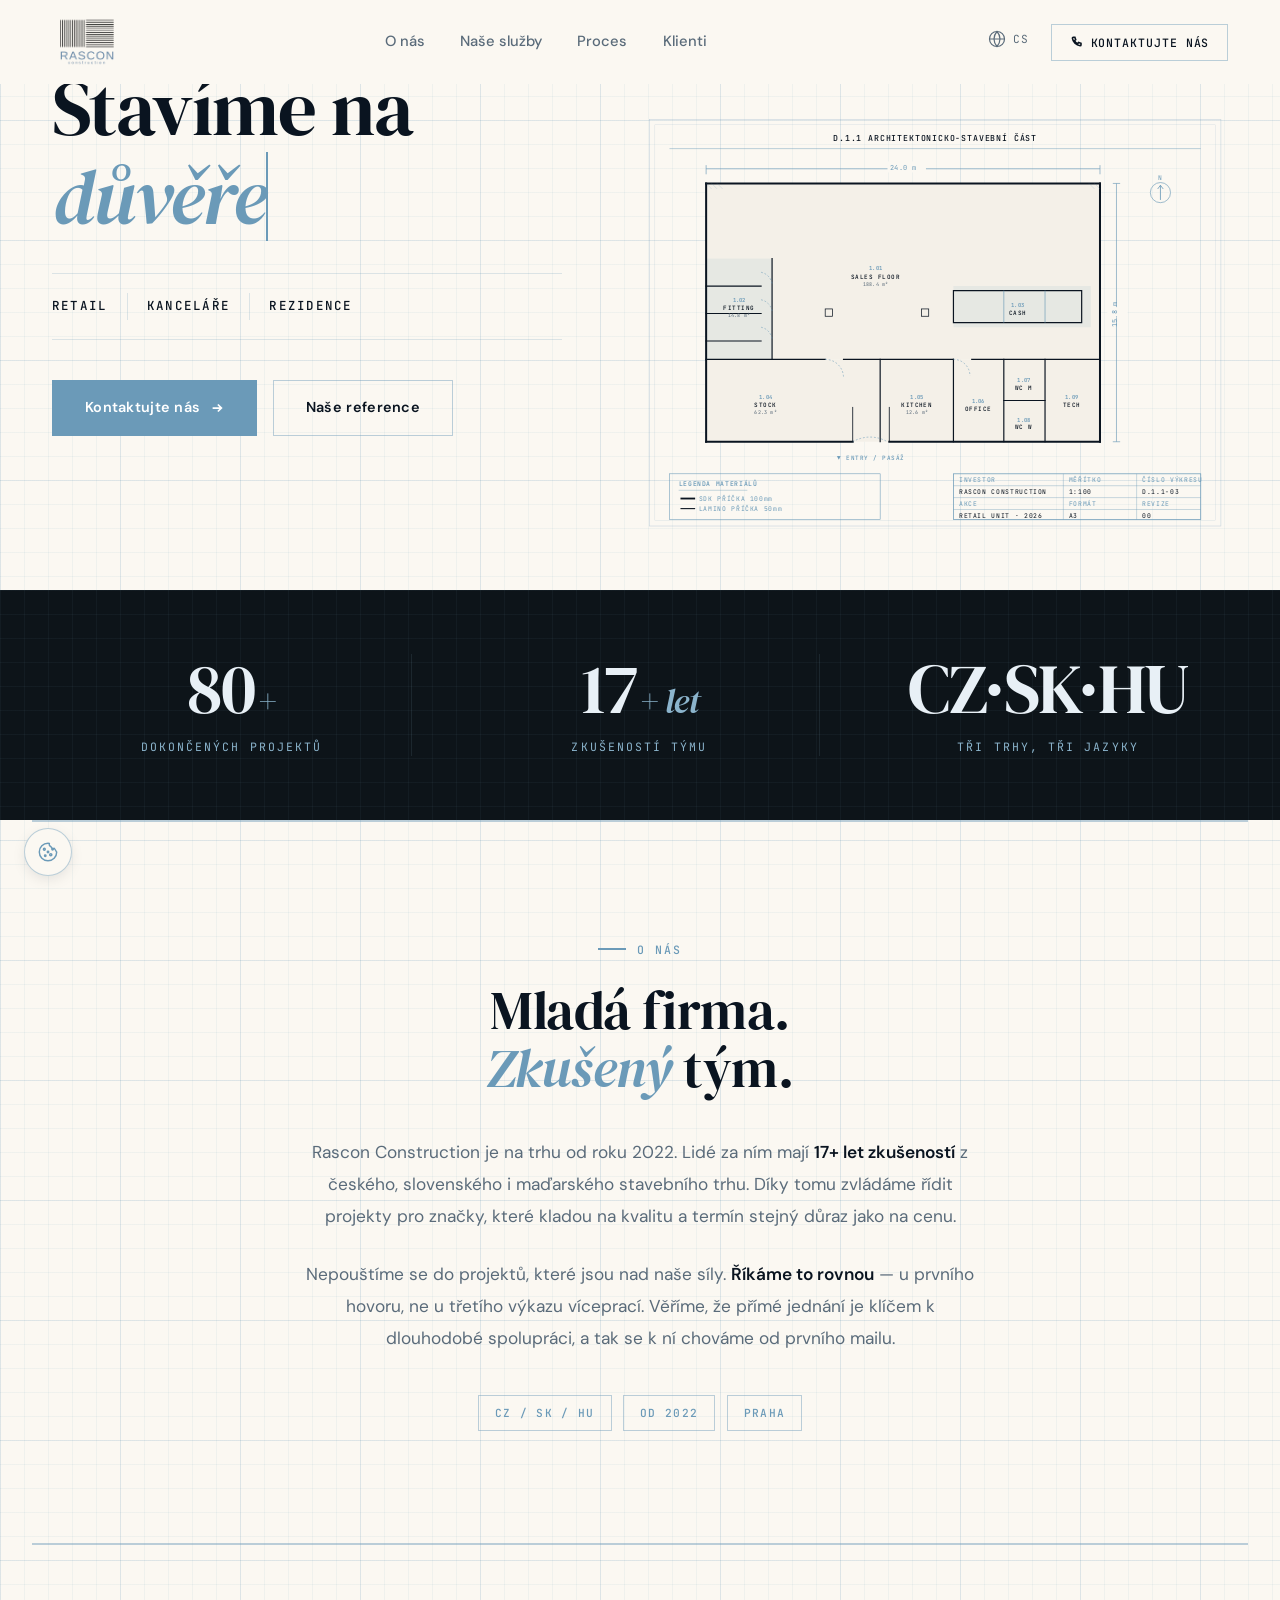
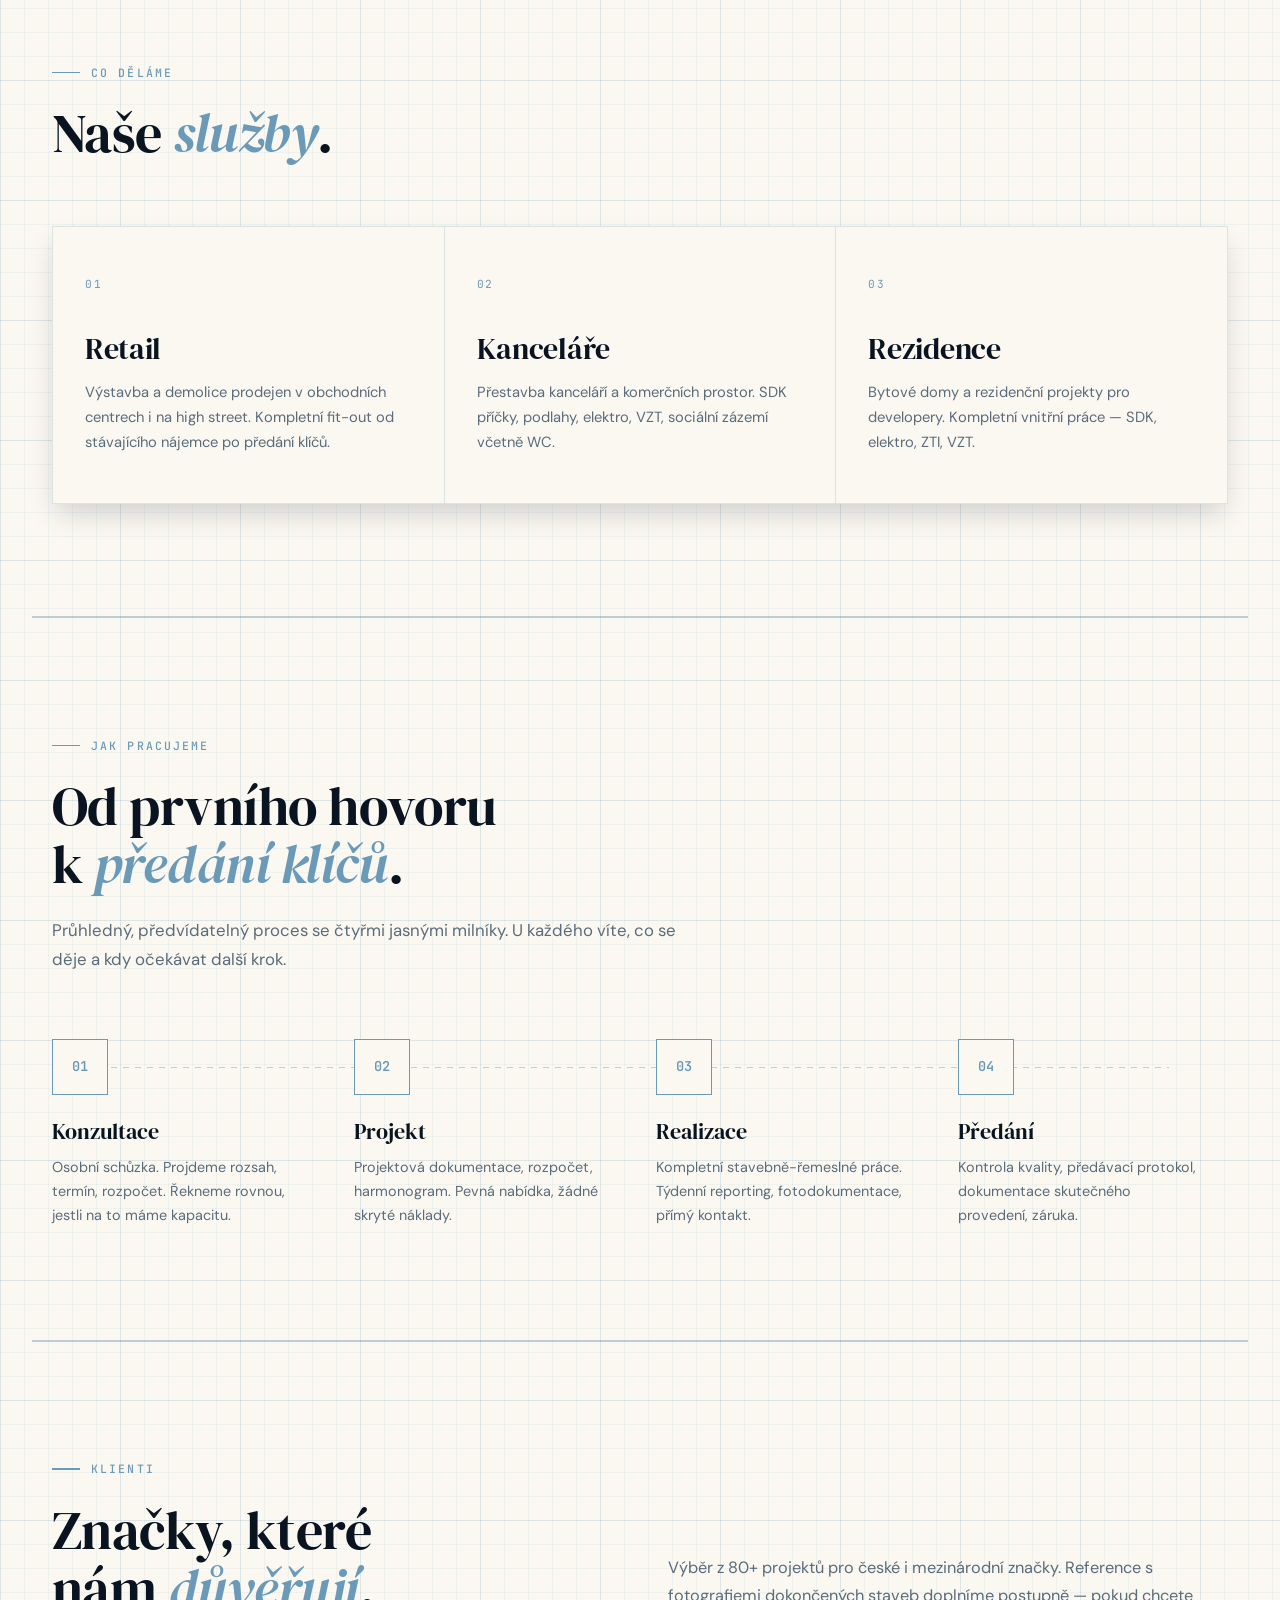
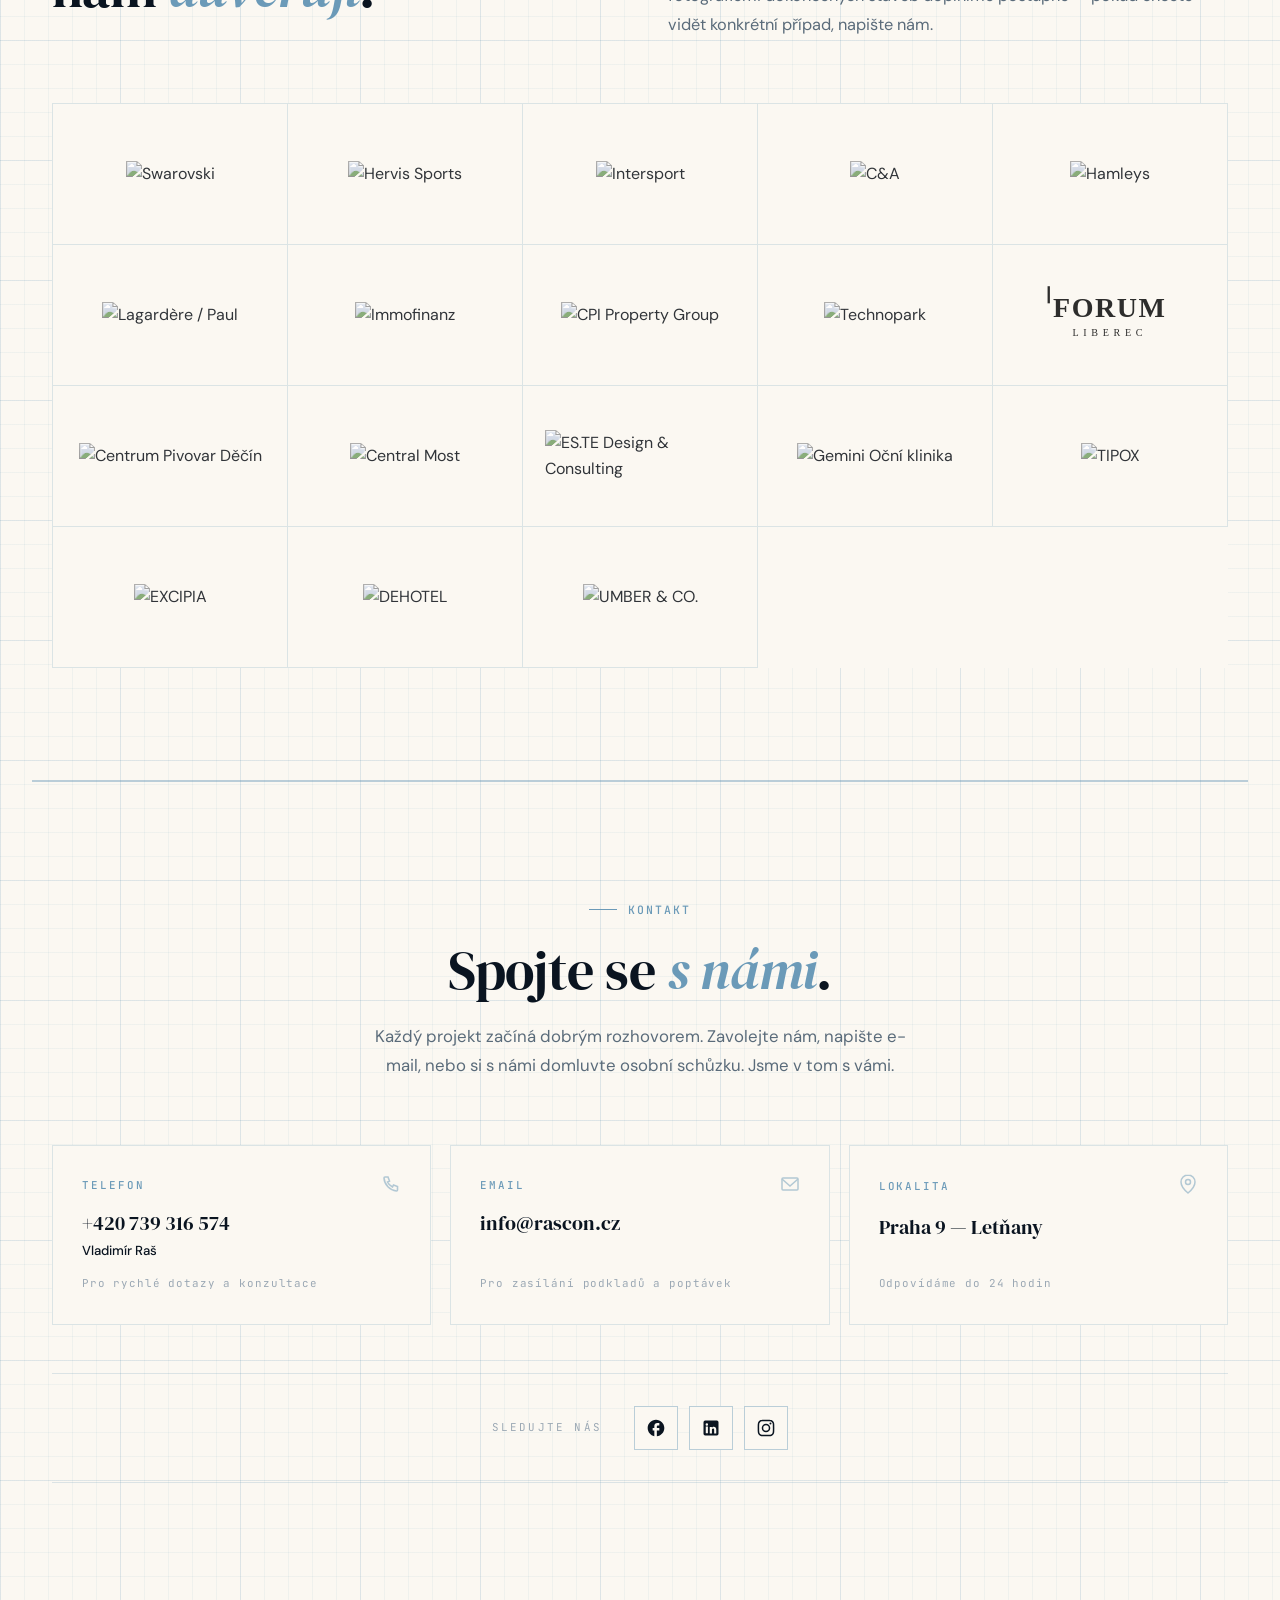
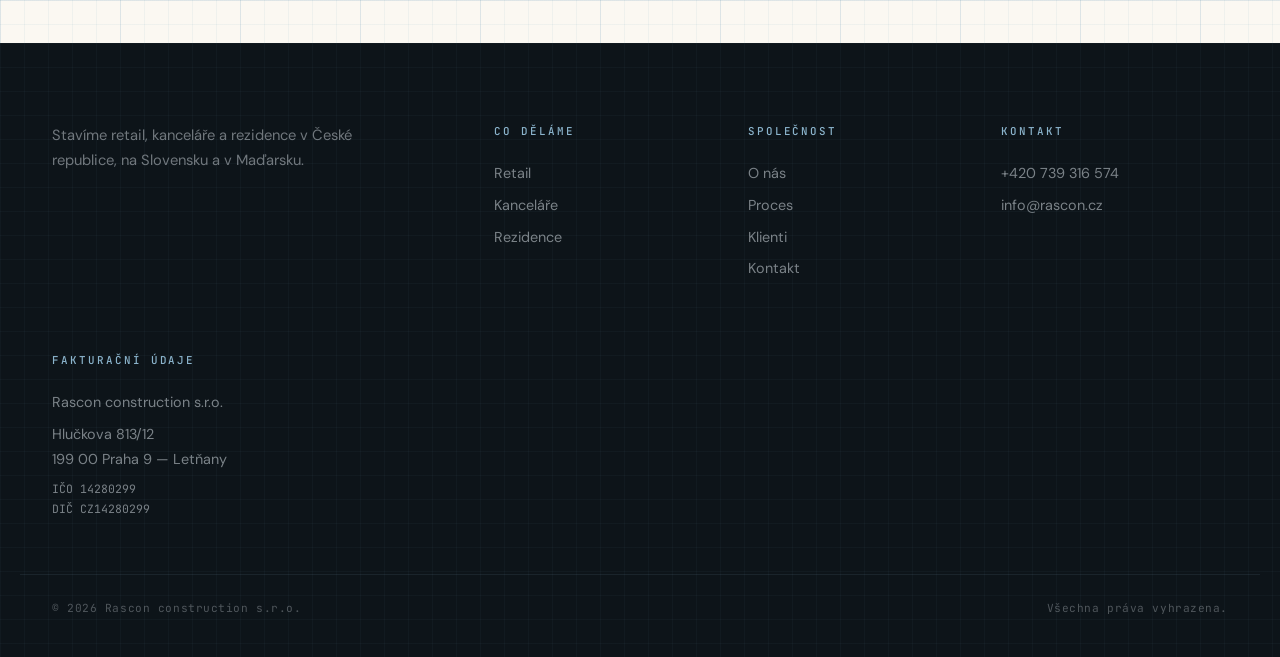
==== commit 0f6b740f: "Add files via upload" ====
--- a/index.html
+++ b/index.html
@@ -1,5 +1,4 @@
 <!DOCTYPE html>
-
 <html lang="cs">
 <head>
   <meta charset="UTF-8">
@@ -15,7 +14,6 @@
   <meta property="og:url" content="https://www.rascon.cz/">
 
   <!-- Schema.org JSON-LD - LocalBusiness / GeneralContractor -->
-
   <script type="application/ld+json">
   {
     "@context": "https://schema.org",
@@ -74,47 +72,43 @@
   <!-- =====================================================
        NAVIGATION
        ===================================================== -->
-
   <nav class="site-nav" id="site-nav" role="navigation" aria-label="Hlavní navigace">
     <div class="nav-inner">
       <a href="#" class="nav-brand" aria-label="Rascon Construction — domů">
         <img src="img/logo.png" alt="Rascon Construction">
       </a>
 
-```
-  <ul class="nav-menu">
-    <li><a href="#about" data-i18n="nav.about">O nás</a></li>
-    <li><a href="#services" data-i18n="nav.services">Naše služby</a></li>
-    <li><a href="#process" data-i18n="nav.process">Proces</a></li>
-    <li><a href="#clients" data-i18n="nav.clients">Klienti</a></li>
-  </ul>
-
-  <div class="nav-actions">
-    <div class="lang-switcher">
-      <button class="lang-globe" id="lang-toggle" type="button" aria-label="Jazyk">
-        <svg viewBox="0 0 24 24" fill="none" stroke="currentColor" stroke-width="1.6">
-          <circle cx="12" cy="12" r="10"/>
-          <path d="M2 12h20M12 2a15.3 15.3 0 0 1 4 10 15.3 15.3 0 0 1-4 10 15.3 15.3 0 0 1-4-10 15.3 15.3 0 0 1 4-10z"/>
-        </svg>
-        <span id="lang-current">CS</span>
+      <ul class="nav-menu">
+        <li><a href="#about" data-i18n="nav.about">O nás</a></li>
+        <li><a href="#services" data-i18n="nav.services">Naše služby</a></li>
+        <li><a href="#process" data-i18n="nav.process">Proces</a></li>
+        <li><a href="#clients" data-i18n="nav.clients">Klienti</a></li>
+      </ul>
+
+      <div class="nav-actions">
+        <div class="lang-switcher">
+          <button class="lang-globe" id="lang-toggle" type="button" aria-label="Jazyk">
+            <svg viewBox="0 0 24 24" fill="none" stroke="currentColor" stroke-width="1.6">
+              <circle cx="12" cy="12" r="10"/>
+              <path d="M2 12h20M12 2a15.3 15.3 0 0 1 4 10 15.3 15.3 0 0 1-4 10 15.3 15.3 0 0 1-4-10 15.3 15.3 0 0 1 4-10z"/>
+            </svg>
+            <span id="lang-current">CS</span>
+          </button>
+          <div class="lang-dropdown" id="lang-dropdown">
+            <button type="button" data-lang="cs" class="is-active">Čeština</button>
+            <button type="button" data-lang="en">English</button>
+          </div>
+        </div>
+        <a href="#contact" class="nav-cta" data-i18n="nav.cta">
+          <svg viewBox="0 0 16 16" fill="none" stroke="currentColor" stroke-width="2" stroke-linecap="round"><path d="M3 2.5a1 1 0 0 1 1-1h2l1 3-1.5 1a8 8 0 0 0 4 4l1-1.5 3 1v2a1 1 0 0 1-1 1A11 11 0 0 1 3 2.5z"/></svg>
+          <span data-i18n="nav.cta">Kontaktujte nás</span>
+        </a>
+      </div>
+
+      <button class="mobile-toggle" id="mobile-toggle" aria-label="Otevřít menu" type="button">
+        <span></span><span></span><span></span>
       </button>
-      <div class="lang-dropdown" id="lang-dropdown">
-        <button type="button" data-lang="cs" class="is-active">Čeština</button>
-        <button type="button" data-lang="en">English</button>
-      </div>
-    </div>
-    <a href="#contact" class="nav-cta" data-i18n="nav.cta">
-      <svg viewBox="0 0 16 16" fill="none" stroke="currentColor" stroke-width="2" stroke-linecap="round"><path d="M3 2.5a1 1 0 0 1 1-1h2l1 3-1.5 1a8 8 0 0 0 4 4l1-1.5 3 1v2a1 1 0 0 1-1 1A11 11 0 0 1 3 2.5z"/></svg>
-      <span data-i18n="nav.cta">Kontaktujte nás</span>
-    </a>
-  </div>
-
-  <button class="mobile-toggle" id="mobile-toggle" aria-label="Otevřít menu" type="button">
-    <span></span><span></span><span></span>
-  </button>
-</div>
-```
-
+    </div>
   </nav>
 
   <div class="mobile-menu" id="mobile-menu">
@@ -134,7 +128,6 @@
   <!-- =====================================================
        HERO
        ===================================================== -->
-
   <section class="hero" id="hero">
     <div class="hero-grid">
       <div class="hero-text">
@@ -155,211 +148,207 @@
         </div>
       </div>
 
-```
-  <div class="hero-visual">
-    <!-- =============================================
-         PROFESSIONAL FLOOR PLAN — Intersport-inspired
-         ============================================= -->
-    <svg viewBox="0 0 640 460" xmlns="http://www.w3.org/2000/svg" role="img" aria-label="Profesionální půdorys retail jednotky">
-
-      <!-- Outer border frame -->
-      <rect x="8" y="8" width="624" height="444" fill="none" stroke="var(--accent)" stroke-width="0.6" opacity="0.4"/>
-      <rect x="14" y="14" width="612" height="432" fill="none" stroke="var(--accent)" stroke-width="0.4" opacity="0.3"/>
-
-      <!-- Title bar top -->
-      <text class="fp-stamp-text-lg fp-fade fp-fade-3" x="320" y="32" text-anchor="middle">
-        D.1.1 ARCHITEKTONICKO-STAVEBNÍ ČÁST
-      </text>
-      <line x1="30" y1="40" x2="610" y2="40" stroke="var(--accent)" stroke-width="0.5" opacity="0.5" class="fp-fade fp-fade-3"/>
-
-      <!-- Top dimension line -->
-      <g class="fp-fade fp-fade-4">
-        <line class="fp-dimension" x1="70" y1="62" x2="500" y2="62"/>
-        <line class="fp-dimension" x1="70" y1="58" x2="70" y2="68"/>
-        <line class="fp-dimension" x1="500" y1="58" x2="500" y2="68"/>
-        <rect x="268" y="54" width="42" height="12" fill="var(--bg)"/>
-        <text class="fp-dimension-text" x="285" y="63" text-anchor="middle">24.0 m</text>
-      </g>
-
-      <!-- Right dimension line -->
-      <g class="fp-fade fp-fade-5">
-        <line class="fp-dimension" x1="518" y1="78" x2="518" y2="360"/>
-        <line class="fp-dimension" x1="514" y1="78" x2="522" y2="78"/>
-        <line class="fp-dimension" x1="514" y1="360" x2="522" y2="360"/>
-        <rect x="508" y="213" width="22" height="12" fill="var(--bg)"/>
-        <text class="fp-dimension-text" x="519" y="221" text-anchor="middle" transform="rotate(-90 519 221)">15.8 m</text>
-      </g>
-
-      <!-- ZONE FILLS (rendered first, behind walls) -->
-      <!-- Sales floor main -->
-      <rect class="fp-fill fp-fade fp-fade-1" x="70" y="78" width="430" height="192"/>
-      <!-- Fitting rooms corridor -->
-      <rect class="fp-fill-accent fp-fade fp-fade-2" x="70" y="160" width="72" height="110"/>
-      <!-- Stock + back of house -->
-      <rect class="fp-fill fp-fade fp-fade-1" x="70" y="270" width="430" height="90"/>
-      <!-- Cash counter zone accent -->
-      <rect class="fp-fill-accent fp-fade fp-fade-2" x="340" y="190" width="150" height="45"/>
-
-      <!-- OUTER WALLS -->
-      <!-- Top wall -->
-      <path class="fp-wall fp-draw fp-draw-1" d="M70 78 L500 78"/>
-      <!-- Right wall -->
-      <path class="fp-wall fp-draw fp-draw-1" d="M500 78 L500 360"/>
-      <!-- Bottom wall (entry gap 230-270) -->
-      <path class="fp-wall fp-draw fp-draw-2" d="M70 360 L230 360 M270 360 L500 360"/>
-      <!-- Left wall -->
-      <path class="fp-wall fp-draw fp-draw-2" d="M70 360 L70 78"/>
-
-      <!-- INNER WALLS -->
-      <!-- Horizontal: sales floor / back of house -->
-      <path class="fp-wall-inner fp-draw fp-draw-3" d="M70 270 L200 270 M220 270 L340 270 M360 270 L500 270"/>
-      <!-- Vertical between stock rooms -->
-      <path class="fp-wall-inner fp-draw fp-draw-3" d="M260 270 L260 360"/>
-      <!-- Vertical: kitchen/changing/office/WC block -->
-      <path class="fp-wall-inner fp-draw fp-draw-4" d="M340 270 L340 360"/>
-      <path class="fp-wall-inner fp-draw fp-draw-4" d="M395 270 L395 360"/>
-      <path class="fp-wall-inner fp-draw fp-draw-4" d="M440 270 L440 360"/>
-      <path class="fp-wall-inner fp-draw fp-draw-4" d="M395 315 L440 315"/>
-
-      <!-- Fitting rooms -->
-      <path class="fp-wall-inner fp-draw fp-draw-4" d="M142 160 L142 270"/>
-      <path class="fp-wall-inner fp-draw fp-draw-4" d="M70 190 L130 190 M70 220 L130 220 M70 250 L130 250"/>
-      <!-- Fitting room door arcs -->
-      <path class="fp-door-arc fp-fade fp-fade-3" d="M130 175 A 15 15 0 0 1 142 188"/>
-      <path class="fp-door-arc fp-fade fp-fade-3" d="M130 205 A 15 15 0 0 1 142 218"/>
-      <path class="fp-door-arc fp-fade fp-fade-3" d="M130 235 A 15 15 0 0 1 142 248"/>
-
-      <!-- Cash counter (L-shape) -->
-      <path class="fp-wall-inner fp-draw fp-draw-4" d="M340 195 L480 195 L480 230 L340 230 Z"/>
-      <line class="fp-detail fp-fade fp-fade-4" x1="395" y1="195" x2="395" y2="230"/>
-      <line class="fp-detail fp-fade fp-fade-4" x1="440" y1="195" x2="440" y2="230"/>
-
-      <!-- Door arcs at entry -->
-      <path class="fp-door-arc fp-fade fp-fade-4" d="M230 360 A 38 38 0 0 1 268 360"/>
-      <line class="fp-door fp-fade fp-fade-4" x1="230" y1="360" x2="230" y2="322"/>
-      <line class="fp-door fp-fade fp-fade-4" x1="270" y1="360" x2="270" y2="322"/>
-
-      <!-- Door: sales → stock -->
-      <path class="fp-door-arc fp-fade fp-fade-4" d="M200 270 A 20 20 0 0 1 220 290"/>
-      <!-- Door: stock → WC -->
-      <path class="fp-door-arc fp-fade fp-fade-4" d="M340 270 A 18 18 0 0 1 358 288"/>
-
-      <!-- Hatching for walls (material indication) -->
-      <g class="fp-fade fp-fade-5">
-        <line class="fp-hatch" x1="70" y1="78" x2="76" y2="84"/>
-        <line class="fp-hatch" x1="76" y1="78" x2="82" y2="84"/>
-        <line class="fp-hatch" x1="82" y1="78" x2="88" y2="84"/>
-        <line class="fp-hatch" x1="494" y1="78" x2="500" y2="84"/>
-        <line class="fp-hatch" x1="488" y1="78" x2="494" y2="84"/>
-      </g>
-
-      <!-- Column indicators (structural) -->
-      <g class="fp-fade fp-fade-5">
-        <rect x="200" y="215" width="8" height="8" fill="none" stroke="var(--text)" stroke-width="0.8"/>
-        <rect x="305" y="215" width="8" height="8" fill="none" stroke="var(--text)" stroke-width="0.8"/>
-      </g>
-
-      <!-- ROOM LABELS with numbers and areas (Intersport style: 1.01, 1.02...) -->
-      <g class="fp-fade fp-fade-5">
-        <!-- 1.01 Sales floor -->
-        <text class="fp-room-number" x="255" y="172" text-anchor="middle">1.01</text>
-        <text class="fp-room-label" x="255" y="182" text-anchor="middle">SALES FLOOR</text>
-        <text class="fp-room-area" x="255" y="190" text-anchor="middle">188.4 m²</text>
-
-        <!-- 1.02 Fitting rooms -->
-        <text class="fp-room-number" x="106" y="207" text-anchor="middle">1.02</text>
-        <text class="fp-room-label" x="106" y="216" text-anchor="middle">FITTING</text>
-        <text class="fp-room-area" x="106" y="224" text-anchor="middle">14.8 m²</text>
-
-        <!-- 1.03 Cash -->
-        <text class="fp-room-number" x="410" y="213" text-anchor="middle">1.03</text>
-        <text class="fp-room-label" x="410" y="222" text-anchor="middle">CASH</text>
-
-        <!-- 1.04 Stock -->
-        <text class="fp-room-number" x="135" y="313" text-anchor="middle">1.04</text>
-        <text class="fp-room-label" x="135" y="322" text-anchor="middle">STOCK</text>
-        <text class="fp-room-area" x="135" y="330" text-anchor="middle">62.3 m²</text>
-
-        <!-- 1.05 Kitchen -->
-        <text class="fp-room-number" x="300" y="313" text-anchor="middle">1.05</text>
-        <text class="fp-room-label" x="300" y="322" text-anchor="middle">KITCHEN</text>
-        <text class="fp-room-area" x="300" y="330" text-anchor="middle">12.6 m²</text>
-
-        <!-- 1.06 Office -->
-        <text class="fp-room-number" x="367" y="318" text-anchor="middle">1.06</text>
-        <text class="fp-room-label" x="367" y="326" text-anchor="middle">OFFICE</text>
-
-        <!-- 1.07 WC M -->
-        <text class="fp-room-number" x="417" y="295" text-anchor="middle">1.07</text>
-        <text class="fp-room-label" x="417" y="303" text-anchor="middle">WC M</text>
-
-        <!-- 1.08 WC W -->
-        <text class="fp-room-number" x="417" y="338" text-anchor="middle">1.08</text>
-        <text class="fp-room-label" x="417" y="346" text-anchor="middle">WC W</text>
-
-        <!-- 1.09 Technical -->
-        <text class="fp-room-number" x="469" y="313" text-anchor="middle">1.09</text>
-        <text class="fp-room-label" x="469" y="322" text-anchor="middle">TECH</text>
-
-        <!-- Entry marker -->
-        <text class="fp-room-label" x="250" y="380" text-anchor="middle" style="fill: var(--accent);">▼ ENTRY / PASÁŽ</text>
-      </g>
-
-      <!-- LEGEND BOX bottom-left -->
-      <g class="fp-fade fp-fade-5">
-        <rect class="fp-legend-box" x="30" y="395" width="230" height="50"/>
-        <text class="fp-stamp-text" x="40" y="408" style="font-weight: 600;">LEGENDA MATERIÁLŮ</text>
-        <line x1="40" y1="413" x2="115" y2="413" stroke="var(--accent)" stroke-width="0.4"/>
-
-        <line x1="42" y1="422" x2="58" y2="422" stroke="var(--text)" stroke-width="2"/>
-        <text class="fp-stamp-text" x="62" y="425">SDK PŘÍČKA 100mm</text>
-
-        <line x1="42" y1="433" x2="58" y2="433" stroke="var(--text)" stroke-width="1.2"/>
-        <text class="fp-stamp-text" x="62" y="436">LAMINO PŘÍČKA 50mm</text>
-      </g>
-
-      <!-- PROJECT STAMP bottom-right (razítko) -->
-      <g class="fp-fade fp-fade-5">
-        <rect class="fp-stamp-box" x="340" y="395" width="270" height="50"/>
-        <line x1="340" y1="408" x2="610" y2="408" stroke="var(--accent)" stroke-width="0.4"/>
-        <line x1="340" y1="421" x2="610" y2="421" stroke="var(--accent)" stroke-width="0.4"/>
-        <line x1="340" y1="434" x2="610" y2="434" stroke="var(--accent)" stroke-width="0.4"/>
-        <line x1="460" y1="395" x2="460" y2="445" stroke="var(--accent)" stroke-width="0.4"/>
-        <line x1="540" y1="395" x2="540" y2="445" stroke="var(--accent)" stroke-width="0.4"/>
-
-        <text class="fp-stamp-text" x="346" y="404">INVESTOR</text>
-        <text class="fp-stamp-text" x="346" y="417" style="fill: var(--text);">RASCON CONSTRUCTION</text>
-        <text class="fp-stamp-text" x="346" y="430">AKCE</text>
-        <text class="fp-stamp-text" x="346" y="443" style="fill: var(--text);">RETAIL UNIT · 2026</text>
-
-        <text class="fp-stamp-text" x="466" y="404">MĚŘÍTKO</text>
-        <text class="fp-stamp-text" x="466" y="417" style="fill: var(--text);">1:100</text>
-        <text class="fp-stamp-text" x="466" y="430">FORMÁT</text>
-        <text class="fp-stamp-text" x="466" y="443" style="fill: var(--text);">A3</text>
-
-        <text class="fp-stamp-text" x="546" y="404">ČÍSLO VÝKRESU</text>
-        <text class="fp-stamp-text" x="546" y="417" style="fill: var(--text);">D.1.1-03</text>
-        <text class="fp-stamp-text" x="546" y="430">REVIZE</text>
-        <text class="fp-stamp-text" x="546" y="443" style="fill: var(--text);">00</text>
-      </g>
-
-      <!-- North indicator -->
-      <g class="fp-fade fp-fade-5" transform="translate(566, 88)">
-        <circle cx="0" cy="0" r="11" fill="none" stroke="var(--accent)" stroke-width="0.7"/>
-        <path d="M0 -8 L0 8 M-3 -4 L0 -8 L3 -4" stroke="var(--accent)" stroke-width="0.9" fill="none"/>
-        <text class="fp-stamp-text" x="0" y="-14" text-anchor="middle">N</text>
-      </g>
-    </svg>
-  </div>
-</div>
-```
-
+      <div class="hero-visual">
+        <!-- =============================================
+             PROFESSIONAL FLOOR PLAN — Intersport-inspired
+             ============================================= -->
+        <svg viewBox="0 0 640 460" xmlns="http://www.w3.org/2000/svg" role="img" aria-label="Profesionální půdorys retail jednotky">
+
+          <!-- Outer border frame -->
+          <rect x="8" y="8" width="624" height="444" fill="none" stroke="var(--accent)" stroke-width="0.6" opacity="0.4"/>
+          <rect x="14" y="14" width="612" height="432" fill="none" stroke="var(--accent)" stroke-width="0.4" opacity="0.3"/>
+
+          <!-- Title bar top -->
+          <text class="fp-stamp-text-lg fp-fade fp-fade-3" x="320" y="32" text-anchor="middle">
+            D.1.1 ARCHITEKTONICKO-STAVEBNÍ ČÁST
+          </text>
+          <line x1="30" y1="40" x2="610" y2="40" stroke="var(--accent)" stroke-width="0.5" opacity="0.5" class="fp-fade fp-fade-3"/>
+
+          <!-- Top dimension line -->
+          <g class="fp-fade fp-fade-4">
+            <line class="fp-dimension" x1="70" y1="62" x2="500" y2="62"/>
+            <line class="fp-dimension" x1="70" y1="58" x2="70" y2="68"/>
+            <line class="fp-dimension" x1="500" y1="58" x2="500" y2="68"/>
+            <rect x="268" y="54" width="42" height="12" fill="var(--bg)"/>
+            <text class="fp-dimension-text" x="285" y="63" text-anchor="middle">24.0 m</text>
+          </g>
+
+          <!-- Right dimension line -->
+          <g class="fp-fade fp-fade-5">
+            <line class="fp-dimension" x1="518" y1="78" x2="518" y2="360"/>
+            <line class="fp-dimension" x1="514" y1="78" x2="522" y2="78"/>
+            <line class="fp-dimension" x1="514" y1="360" x2="522" y2="360"/>
+            <rect x="508" y="213" width="22" height="12" fill="var(--bg)"/>
+            <text class="fp-dimension-text" x="519" y="221" text-anchor="middle" transform="rotate(-90 519 221)">15.8 m</text>
+          </g>
+
+          <!-- ZONE FILLS (rendered first, behind walls) -->
+          <!-- Sales floor main -->
+          <rect class="fp-fill fp-fade fp-fade-1" x="70" y="78" width="430" height="192"/>
+          <!-- Fitting rooms corridor -->
+          <rect class="fp-fill-accent fp-fade fp-fade-2" x="70" y="160" width="72" height="110"/>
+          <!-- Stock + back of house -->
+          <rect class="fp-fill fp-fade fp-fade-1" x="70" y="270" width="430" height="90"/>
+          <!-- Cash counter zone accent -->
+          <rect class="fp-fill-accent fp-fade fp-fade-2" x="340" y="190" width="150" height="45"/>
+
+          <!-- OUTER WALLS -->
+          <!-- Top wall -->
+          <path class="fp-wall fp-draw fp-draw-1" d="M70 78 L500 78"/>
+          <!-- Right wall -->
+          <path class="fp-wall fp-draw fp-draw-1" d="M500 78 L500 360"/>
+          <!-- Bottom wall (entry gap 230-270) -->
+          <path class="fp-wall fp-draw fp-draw-2" d="M70 360 L230 360 M270 360 L500 360"/>
+          <!-- Left wall -->
+          <path class="fp-wall fp-draw fp-draw-2" d="M70 360 L70 78"/>
+
+          <!-- INNER WALLS -->
+          <!-- Horizontal: sales floor / back of house -->
+          <path class="fp-wall-inner fp-draw fp-draw-3" d="M70 270 L200 270 M220 270 L340 270 M360 270 L500 270"/>
+          <!-- Vertical between stock rooms -->
+          <path class="fp-wall-inner fp-draw fp-draw-3" d="M260 270 L260 360"/>
+          <!-- Vertical: kitchen/changing/office/WC block -->
+          <path class="fp-wall-inner fp-draw fp-draw-4" d="M340 270 L340 360"/>
+          <path class="fp-wall-inner fp-draw fp-draw-4" d="M395 270 L395 360"/>
+          <path class="fp-wall-inner fp-draw fp-draw-4" d="M440 270 L440 360"/>
+          <path class="fp-wall-inner fp-draw fp-draw-4" d="M395 315 L440 315"/>
+
+          <!-- Fitting rooms -->
+          <path class="fp-wall-inner fp-draw fp-draw-4" d="M142 160 L142 270"/>
+          <path class="fp-wall-inner fp-draw fp-draw-4" d="M70 190 L130 190 M70 220 L130 220 M70 250 L130 250"/>
+          <!-- Fitting room door arcs -->
+          <path class="fp-door-arc fp-fade fp-fade-3" d="M130 175 A 15 15 0 0 1 142 188"/>
+          <path class="fp-door-arc fp-fade fp-fade-3" d="M130 205 A 15 15 0 0 1 142 218"/>
+          <path class="fp-door-arc fp-fade fp-fade-3" d="M130 235 A 15 15 0 0 1 142 248"/>
+
+          <!-- Cash counter (L-shape) -->
+          <path class="fp-wall-inner fp-draw fp-draw-4" d="M340 195 L480 195 L480 230 L340 230 Z"/>
+          <line class="fp-detail fp-fade fp-fade-4" x1="395" y1="195" x2="395" y2="230"/>
+          <line class="fp-detail fp-fade fp-fade-4" x1="440" y1="195" x2="440" y2="230"/>
+
+          <!-- Door arcs at entry -->
+          <path class="fp-door-arc fp-fade fp-fade-4" d="M230 360 A 38 38 0 0 1 268 360"/>
+          <line class="fp-door fp-fade fp-fade-4" x1="230" y1="360" x2="230" y2="322"/>
+          <line class="fp-door fp-fade fp-fade-4" x1="270" y1="360" x2="270" y2="322"/>
+
+          <!-- Door: sales → stock -->
+          <path class="fp-door-arc fp-fade fp-fade-4" d="M200 270 A 20 20 0 0 1 220 290"/>
+          <!-- Door: stock → WC -->
+          <path class="fp-door-arc fp-fade fp-fade-4" d="M340 270 A 18 18 0 0 1 358 288"/>
+
+          <!-- Hatching for walls (material indication) -->
+          <g class="fp-fade fp-fade-5">
+            <line class="fp-hatch" x1="70" y1="78" x2="76" y2="84"/>
+            <line class="fp-hatch" x1="76" y1="78" x2="82" y2="84"/>
+            <line class="fp-hatch" x1="82" y1="78" x2="88" y2="84"/>
+            <line class="fp-hatch" x1="494" y1="78" x2="500" y2="84"/>
+            <line class="fp-hatch" x1="488" y1="78" x2="494" y2="84"/>
+          </g>
+
+          <!-- Column indicators (structural) -->
+          <g class="fp-fade fp-fade-5">
+            <rect x="200" y="215" width="8" height="8" fill="none" stroke="var(--text)" stroke-width="0.8"/>
+            <rect x="305" y="215" width="8" height="8" fill="none" stroke="var(--text)" stroke-width="0.8"/>
+          </g>
+
+          <!-- ROOM LABELS with numbers and areas (Intersport style: 1.01, 1.02...) -->
+          <g class="fp-fade fp-fade-5">
+            <!-- 1.01 Sales floor -->
+            <text class="fp-room-number" x="255" y="172" text-anchor="middle">1.01</text>
+            <text class="fp-room-label" x="255" y="182" text-anchor="middle">SALES FLOOR</text>
+            <text class="fp-room-area" x="255" y="190" text-anchor="middle">188.4 m²</text>
+
+            <!-- 1.02 Fitting rooms -->
+            <text class="fp-room-number" x="106" y="207" text-anchor="middle">1.02</text>
+            <text class="fp-room-label" x="106" y="216" text-anchor="middle">FITTING</text>
+            <text class="fp-room-area" x="106" y="224" text-anchor="middle">14.8 m²</text>
+
+            <!-- 1.03 Cash -->
+            <text class="fp-room-number" x="410" y="213" text-anchor="middle">1.03</text>
+            <text class="fp-room-label" x="410" y="222" text-anchor="middle">CASH</text>
+
+            <!-- 1.04 Stock -->
+            <text class="fp-room-number" x="135" y="313" text-anchor="middle">1.04</text>
+            <text class="fp-room-label" x="135" y="322" text-anchor="middle">STOCK</text>
+            <text class="fp-room-area" x="135" y="330" text-anchor="middle">62.3 m²</text>
+
+            <!-- 1.05 Kitchen -->
+            <text class="fp-room-number" x="300" y="313" text-anchor="middle">1.05</text>
+            <text class="fp-room-label" x="300" y="322" text-anchor="middle">KITCHEN</text>
+            <text class="fp-room-area" x="300" y="330" text-anchor="middle">12.6 m²</text>
+
+            <!-- 1.06 Office -->
+            <text class="fp-room-number" x="367" y="318" text-anchor="middle">1.06</text>
+            <text class="fp-room-label" x="367" y="326" text-anchor="middle">OFFICE</text>
+
+            <!-- 1.07 WC M -->
+            <text class="fp-room-number" x="417" y="295" text-anchor="middle">1.07</text>
+            <text class="fp-room-label" x="417" y="303" text-anchor="middle">WC M</text>
+
+            <!-- 1.08 WC W -->
+            <text class="fp-room-number" x="417" y="338" text-anchor="middle">1.08</text>
+            <text class="fp-room-label" x="417" y="346" text-anchor="middle">WC W</text>
+
+            <!-- 1.09 Technical -->
+            <text class="fp-room-number" x="469" y="313" text-anchor="middle">1.09</text>
+            <text class="fp-room-label" x="469" y="322" text-anchor="middle">TECH</text>
+
+            <!-- Entry marker -->
+            <text class="fp-room-label" x="250" y="380" text-anchor="middle" style="fill: var(--accent);">▼ ENTRY / PASÁŽ</text>
+          </g>
+
+          <!-- LEGEND BOX bottom-left -->
+          <g class="fp-fade fp-fade-5">
+            <rect class="fp-legend-box" x="30" y="395" width="230" height="50"/>
+            <text class="fp-stamp-text" x="40" y="408" style="font-weight: 600;">LEGENDA MATERIÁLŮ</text>
+            <line x1="40" y1="413" x2="115" y2="413" stroke="var(--accent)" stroke-width="0.4"/>
+
+            <line x1="42" y1="422" x2="58" y2="422" stroke="var(--text)" stroke-width="2"/>
+            <text class="fp-stamp-text" x="62" y="425">SDK PŘÍČKA 100mm</text>
+
+            <line x1="42" y1="433" x2="58" y2="433" stroke="var(--text)" stroke-width="1.2"/>
+            <text class="fp-stamp-text" x="62" y="436">LAMINO PŘÍČKA 50mm</text>
+          </g>
+
+          <!-- PROJECT STAMP bottom-right (razítko) -->
+          <g class="fp-fade fp-fade-5">
+            <rect class="fp-stamp-box" x="340" y="395" width="270" height="50"/>
+            <line x1="340" y1="408" x2="610" y2="408" stroke="var(--accent)" stroke-width="0.4"/>
+            <line x1="340" y1="421" x2="610" y2="421" stroke="var(--accent)" stroke-width="0.4"/>
+            <line x1="340" y1="434" x2="610" y2="434" stroke="var(--accent)" stroke-width="0.4"/>
+            <line x1="460" y1="395" x2="460" y2="445" stroke="var(--accent)" stroke-width="0.4"/>
+            <line x1="540" y1="395" x2="540" y2="445" stroke="var(--accent)" stroke-width="0.4"/>
+
+            <text class="fp-stamp-text" x="346" y="404">INVESTOR</text>
+            <text class="fp-stamp-text" x="346" y="417" style="fill: var(--text);">RASCON CONSTRUCTION</text>
+            <text class="fp-stamp-text" x="346" y="430">AKCE</text>
+            <text class="fp-stamp-text" x="346" y="443" style="fill: var(--text);">RETAIL UNIT · 2026</text>
+
+            <text class="fp-stamp-text" x="466" y="404">MĚŘÍTKO</text>
+            <text class="fp-stamp-text" x="466" y="417" style="fill: var(--text);">1:100</text>
+            <text class="fp-stamp-text" x="466" y="430">FORMÁT</text>
+            <text class="fp-stamp-text" x="466" y="443" style="fill: var(--text);">A3</text>
+
+            <text class="fp-stamp-text" x="546" y="404">ČÍSLO VÝKRESU</text>
+            <text class="fp-stamp-text" x="546" y="417" style="fill: var(--text);">D.1.1-03</text>
+            <text class="fp-stamp-text" x="546" y="430">REVIZE</text>
+            <text class="fp-stamp-text" x="546" y="443" style="fill: var(--text);">00</text>
+          </g>
+
+          <!-- North indicator -->
+          <g class="fp-fade fp-fade-5" transform="translate(566, 88)">
+            <circle cx="0" cy="0" r="11" fill="none" stroke="var(--accent)" stroke-width="0.7"/>
+            <path d="M0 -8 L0 8 M-3 -4 L0 -8 L3 -4" stroke="var(--accent)" stroke-width="0.9" fill="none"/>
+            <text class="fp-stamp-text" x="0" y="-14" text-anchor="middle">N</text>
+          </g>
+        </svg>
+      </div>
+    </div>
   </section>
 
   <!-- =====================================================
        STATS STRIP
        ===================================================== -->
-
   <div class="stats-strip" id="stats">
     <div class="stats-grid">
       <div class="stat-item reveal">
@@ -380,7 +369,6 @@
   <!-- =====================================================
        ABOUT — O nás (centered layout)
        ===================================================== -->
-
   <section class="about" id="about">
     <div class="container">
       <div class="about-centered">
@@ -404,7 +392,6 @@
   <!-- =====================================================
        SERVICES — Naše služby
        ===================================================== -->
-
   <section class="services" id="services">
     <div class="container">
       <div class="services-header reveal">
@@ -412,73 +399,65 @@
         <h2 class="section-heading" data-i18n-html="services.heading">Naše <em>služby</em>.</h2>
       </div>
 
-```
-  <div class="services-grid">
-    <a href="sluzby-retail.html" class="service-card reveal" style="text-decoration:none;color:inherit;">
-      <span class="service-index">01</span>
-      <h3 data-i18n="services.s1Title">Retail</h3>
-      <p data-i18n="services.s1Desc">Výstavba a demolice prodejen v obchodních centrech i na high street. Kompletní fit-out od stávajícího nájemce po předání klíčů.</p>
-    </a>
-
-    <a href="sluzby-kancelare.html" class="service-card reveal reveal-delay-1" style="text-decoration:none;color:inherit;">
-      <span class="service-index">02</span>
-      <h3 data-i18n="services.s3Title">Kanceláře</h3>
-      <p data-i18n="services.s3Desc">Přestavba kanceláří a komerčních prostor. SDK příčky, podlahy, elektro, VZT, sociální zázemí včetně WC.</p>
-    </a>
-
-    <a href="sluzby-rezidence.html" class="service-card reveal reveal-delay-2" style="text-decoration:none;color:inherit;">
-      <span class="service-index">03</span>
-      <h3 data-i18n="services.s4Title">Rezidence</h3>
-      <p data-i18n="services.s4Desc">Bytové domy a rezidenční projekty pro developery. Kompletní vnitřní práce — SDK, elektro, ZTI, VZT.</p>
-    </a>
-  </div>
-</div>
-```
-
+      <div class="services-grid">
+        <a href="sluzby-retail.html" class="service-card reveal" style="text-decoration:none;color:inherit;">
+          <span class="service-index">01</span>
+          <h3 data-i18n="services.s1Title">Retail</h3>
+          <p data-i18n="services.s1Desc">Výstavba a demolice prodejen v obchodních centrech i na high street. Kompletní fit-out od stávajícího nájemce po předání klíčů.</p>
+        </a>
+
+        <a href="sluzby-kancelare.html" class="service-card reveal reveal-delay-1" style="text-decoration:none;color:inherit;">
+          <span class="service-index">02</span>
+          <h3 data-i18n="services.s3Title">Kanceláře</h3>
+          <p data-i18n="services.s3Desc">Přestavba kanceláří a komerčních prostor. SDK příčky, podlahy, elektro, VZT, sociální zázemí včetně WC.</p>
+        </a>
+
+        <a href="sluzby-rezidence.html" class="service-card reveal reveal-delay-2" style="text-decoration:none;color:inherit;">
+          <span class="service-index">03</span>
+          <h3 data-i18n="services.s4Title">Rezidence</h3>
+          <p data-i18n="services.s4Desc">Bytové domy a rezidenční projekty pro developery. Kompletní vnitřní práce — SDK, elektro, ZTI, VZT.</p>
+        </a>
+      </div>
+    </div>
   </section>
 
   <!-- =====================================================
        PROCESS
        ===================================================== -->
-
   <section class="process" id="process">
     <div class="container">
       <p class="eyebrow reveal" data-i18n="process.eyebrow">Jak pracujeme</p>
       <h2 class="section-heading reveal" data-i18n-html="process.heading">Od prvního hovoru<br>k <em>předání klíčů</em>.</h2>
       <p class="section-lead reveal" data-i18n="process.lead">Průhledný, předvídatelný proces se čtyřmi jasnými milníky. U každého víte, co se děje a kdy očekávat další krok.</p>
 
-```
-  <div class="process-timeline">
-    <div class="process-step reveal">
-      <div class="process-marker">01</div>
-      <h4 data-i18n="process.s1Title">Konzultace</h4>
-      <p data-i18n="process.s1Desc">Osobní schůzka. Projdeme rozsah, termín, rozpočet. Řekneme rovnou, jestli na to máme kapacitu.</p>
-    </div>
-    <div class="process-step reveal reveal-delay-1">
-      <div class="process-marker">02</div>
-      <h4 data-i18n="process.s2Title">Projekt</h4>
-      <p data-i18n="process.s2Desc">Projektová dokumentace, rozpočet, harmonogram. Pevná nabídka, žádné skryté náklady.</p>
-    </div>
-    <div class="process-step reveal reveal-delay-2">
-      <div class="process-marker">03</div>
-      <h4 data-i18n="process.s3Title">Realizace</h4>
-      <p data-i18n="process.s3Desc">Kompletní stavebně-řemeslné práce. Týdenní reporting, fotodokumentace, přímý kontakt.</p>
-    </div>
-    <div class="process-step reveal reveal-delay-3">
-      <div class="process-marker">04</div>
-      <h4 data-i18n="process.s4Title">Předání</h4>
-      <p data-i18n="process.s4Desc">Kontrola kvality, předávací protokol, dokumentace skutečného provedení, záruka.</p>
-    </div>
-  </div>
-</div>
-```
-
+      <div class="process-timeline">
+        <div class="process-step reveal">
+          <div class="process-marker">01</div>
+          <h4 data-i18n="process.s1Title">Konzultace</h4>
+          <p data-i18n="process.s1Desc">Osobní schůzka. Projdeme rozsah, termín, rozpočet. Řekneme rovnou, jestli na to máme kapacitu.</p>
+        </div>
+        <div class="process-step reveal reveal-delay-1">
+          <div class="process-marker">02</div>
+          <h4 data-i18n="process.s2Title">Projekt</h4>
+          <p data-i18n="process.s2Desc">Projektová dokumentace, rozpočet, harmonogram. Pevná nabídka, žádné skryté náklady.</p>
+        </div>
+        <div class="process-step reveal reveal-delay-2">
+          <div class="process-marker">03</div>
+          <h4 data-i18n="process.s3Title">Realizace</h4>
+          <p data-i18n="process.s3Desc">Kompletní stavebně-řemeslné práce. Týdenní reporting, fotodokumentace, přímý kontakt.</p>
+        </div>
+        <div class="process-step reveal reveal-delay-3">
+          <div class="process-marker">04</div>
+          <h4 data-i18n="process.s4Title">Předání</h4>
+          <p data-i18n="process.s4Desc">Kontrola kvality, předávací protokol, dokumentace skutečného provedení, záruka.</p>
+        </div>
+      </div>
+    </div>
   </section>
 
   <!-- =====================================================
        CLIENTS
        ===================================================== -->
-
   <section class="clients" id="clients">
     <div class="container">
       <div class="clients-header">
@@ -491,22 +470,18 @@
         </p>
       </div>
 
-```
-  <div class="clients-grid">
-    <div class="client-cell reveal" id="client-1" title="Swarovski"><img src="img/clients/01.jpg" alt="Swarovski" loading="lazy"></div>
-    <div class="client-cell reveal" id="client-2" title="Hervis Sports"><img src="img/clients/02.png" alt="Hervis Sports" loading="lazy"></div>
-    <div class="client-cell reveal" id="client-3" title="Intersport"><img src="img/clients/03.png" alt="Intersport" loading="lazy"></div>
-    <div class="client-cell reveal" id="client-4" title="C&amp;A"><img src="img/clients/04.svg" alt="C&amp;A" loading="lazy"></div>
-    <div class="client-cell reveal" id="client-5" title="Hamleys"><img src="img/clients/05.jpg" alt="Hamleys" loading="lazy"></div>
-    <div class="client-cell reveal" id="client-6" title="Lagardère / Paul"><img src="img/clients/06.jpg" alt="Lagardère / Paul" loading="lazy"></div>
-    <div class="client-cell reveal" id="client-7" title="Immofinanz"><img src="img/clients/07.png" alt="Immofinanz" loading="lazy"></div>
-    <div class="client-cell reveal" id="client-8" title="CPI Property Group"><img src="img/clients/08.jpg" alt="CPI Property Group" loading="lazy"></div>
-    <div class="client-cell reveal" id="client-9" title="Technopark"><img src="img/clients/09.png" alt="Technopark" loading="lazy"></div>
-    <div class="client-cell reveal" id="client-10" title="Forum Liberec"><svg viewBox="0 0 200 90" xmlns="http://www.w3.org/2000/svg" aria-label="Forum Liberec">
-```
-
+      <div class="clients-grid">
+        <div class="client-cell reveal" id="client-1" title="Swarovski"><img src="img/clients/01.jpg" alt="Swarovski" loading="lazy"></div>
+        <div class="client-cell reveal" id="client-2" title="Hervis Sports"><img src="img/clients/02.png" alt="Hervis Sports" loading="lazy"></div>
+        <div class="client-cell reveal" id="client-3" title="Intersport"><img src="img/clients/03.png" alt="Intersport" loading="lazy"></div>
+        <div class="client-cell reveal" id="client-4" title="C&amp;A"><img src="img/clients/04.svg" alt="C&amp;A" loading="lazy"></div>
+        <div class="client-cell reveal" id="client-5" title="Hamleys"><img src="img/clients/05.jpg" alt="Hamleys" loading="lazy"></div>
+        <div class="client-cell reveal" id="client-6" title="Lagardère / Paul"><img src="img/clients/06.jpg" alt="Lagardère / Paul" loading="lazy"></div>
+        <div class="client-cell reveal" id="client-7" title="Immofinanz"><img src="img/clients/07.png" alt="Immofinanz" loading="lazy"></div>
+        <div class="client-cell reveal" id="client-8" title="CPI Property Group"><img src="img/clients/08.jpg" alt="CPI Property Group" loading="lazy"></div>
+        <div class="client-cell reveal" id="client-9" title="Technopark"><img src="img/clients/09.png" alt="Technopark" loading="lazy"></div>
+        <div class="client-cell reveal" id="client-10" title="Forum Liberec"><svg viewBox="0 0 200 90" xmlns="http://www.w3.org/2000/svg" aria-label="Forum Liberec">
   <!-- vertical decorative mark (small rectangle above F) -->
-
   <rect x="20" y="8" width="3" height="22" fill="#0a0a0a"/>
   <!-- FORUM text -->
   <text x="100" y="48" text-anchor="middle" font-family="Georgia, 'Times New Roman', serif" font-weight="900" font-size="36" fill="#0a0a0a" letter-spacing="2">FORUM</text>
@@ -525,10 +500,10 @@
     </div>
   </section>
 
+
   <!-- =====================================================
        CONTACT
        ===================================================== -->
-
   <section class="contact" id="contact">
     <div class="container">
       <div class="contact-header reveal">
@@ -537,56 +512,52 @@
         <p class="contact-lead" data-i18n="contact.lead">Každý projekt začíná dobrým rozhovorem. Zavolejte nám, napište e-mail, nebo si s námi domluvte osobní schůzku. Jsme v tom s vámi.</p>
       </div>
 
-```
-  <div class="contact-cards reveal reveal-delay-1">
-    <!-- Phone card -->
-    <button type="button" class="contact-card copyable" data-copy-type="phone" data-copy-value="+420 739 316 574" data-href="tel:+420739316574">
-      <svg class="contact-card-icon" width="20" height="20" viewBox="0 0 20 20" fill="none" stroke="currentColor" stroke-width="1.6" stroke-linecap="round"><path d="M4 3h3l1.5 4-2 1a10 10 0 0 0 5 5l1-2 4 1.5V16a1 1 0 0 1-1 1A14 14 0 0 1 3 4a1 1 0 0 1 1-1z"/></svg>
-      <span class="contact-card-label" data-i18n="contact.phone">Telefon</span>
-      <span class="contact-card-value">+420 739 316 574</span>
-      <span class="contact-card-name">Vladimír Raš</span>
-      <span class="contact-card-hint" data-i18n="contact.phoneHint">Pro rychlé dotazy a konzultace</span>
-    </button>
-
-    <!-- Email card -->
-    <button type="button" class="contact-card copyable" data-copy-type="email" data-email-user="info" data-email-domain="rascon.cz">
-      <svg class="contact-card-icon" width="20" height="20" viewBox="0 0 20 20" fill="none" stroke="currentColor" stroke-width="1.5"><rect x="2" y="4" width="16" height="12" rx="1"/><path d="M2 5l8 7 8-7"/></svg>
-      <span class="contact-card-label" data-i18n="contact.email">Email</span>
-      <span class="contact-card-value" data-email-display>&nbsp;</span>
-      <span class="contact-card-hint" data-i18n="contact.emailHint">Pro zasílání podkladů a poptávek</span>
-    </button>
-
-    <!-- Location card -->
-    <div class="contact-card contact-card-static">
-      <svg class="contact-card-icon" width="20" height="20" viewBox="0 0 20 20" fill="none" stroke="currentColor" stroke-width="1.5"><path d="M10 1C6.13 1 3 4.13 3 8c0 5.25 7 11 7 11s7-5.75 7-11c0-3.87-3.13-7-7-7z"/><circle cx="10" cy="8" r="2.5"/></svg>
-      <span class="contact-card-label" data-i18n="contact.location">Lokalita</span>
-      <span class="contact-card-value" data-i18n="contact.locationValue">Praha 9 — Letňany</span>
-      <span class="contact-card-hint" data-i18n="contact.locationHint">Odpovídáme do 24 hodin</span>
-    </div>
-  </div>
-
-  <!-- Social strip -->
-  <div class="contact-social-strip reveal reveal-delay-2">
-    <span class="contact-social-label" data-i18n="contact.social">Sledujte nás</span>
-    <div class="contact-social">
-      <a href="https://www.facebook.com/profile.php?id=61579614524490" target="_blank" rel="noopener" aria-label="Facebook">
-        <svg viewBox="0 0 24 24"><path d="M22 12c0-5.52-4.48-10-10-10S2 6.48 2 12c0 4.84 3.44 8.87 8 9.8V15H8v-3h2V9.5C10 7.57 11.57 6 13.5 6H16v3h-2c-.55 0-1 .45-1 1v2h3v3h-3v6.95c5.05-.5 9-4.76 9-9.95z"/></svg>
-      </a>
-      <a href="https://www.linkedin.com/company/rascon-construction/" target="_blank" rel="noopener" aria-label="LinkedIn">
-        <svg viewBox="0 0 24 24"><path d="M19 3a2 2 0 0 1 2 2v14a2 2 0 0 1-2 2H5a2 2 0 0 1-2-2V5a2 2 0 0 1 2-2h14zM8.3 18.3v-8H5.7v8h2.6zM7 9.2a1.5 1.5 0 1 0 0-3 1.5 1.5 0 0 0 0 3zm11.3 9.1v-4.4c0-2.3-1.2-3.4-2.9-3.4-1.3 0-1.9.7-2.3 1.2v-1h-2.6c0 .7 0 8 0 8h2.6v-4.5c0-.2 0-.5.1-.6.2-.4.6-.9 1.3-.9.9 0 1.3.7 1.3 1.7v4.3h2.5z"/></svg>
-      </a>
-      <a href="https://www.instagram.com/rascon_construction/" target="_blank" rel="noopener" aria-label="Instagram">
-        <svg viewBox="0 0 24 24"><path d="M12 2c2.72 0 3.06.01 4.12.06 1.06.05 1.79.22 2.42.46.66.26 1.22.6 1.77 1.16.56.56.9 1.11 1.16 1.77.24.63.41 1.36.46 2.42C21.99 8.94 22 9.28 22 12s-.01 3.06-.06 4.12c-.05 1.06-.22 1.79-.46 2.42a4.9 4.9 0 0 1-1.16 1.77c-.56.56-1.11.9-1.77 1.16-.63.24-1.36.41-2.42.46-1.06.05-1.4.06-4.12.06s-3.06-.01-4.12-.06c-1.06-.05-1.79-.22-2.42-.46a4.9 4.9 0 0 1-1.77-1.16 4.9 4.9 0 0 1-1.16-1.77c-.24-.63-.41-1.36-.46-2.42C2.01 15.06 2 14.72 2 12s.01-3.06.06-4.12c.05-1.06.22-1.79.46-2.42.26-.66.6-1.22 1.16-1.77.56-.56 1.11-.9 1.77-1.16.63-.24 1.36-.41 2.42-.46C8.94 2.01 9.28 2 12 2zm0 1.8c-2.67 0-2.99.01-4.04.06-.98.04-1.5.21-1.86.34-.47.18-.8.4-1.15.75-.35.35-.57.68-.75 1.15-.13.36-.3.88-.34 1.86C3.81 9.01 3.8 9.33 3.8 12s.01 2.99.06 4.04c.04.98.21 1.5.34 1.86.18.47.4.8.75 1.15.35.35.68.57 1.15.75.36.13.88.3 1.86.34 1.05.05 1.37.06 4.04.06s2.99-.01 4.04-.06c.98-.04 1.5-.21 1.86-.34.47-.18.8-.4 1.15-.75.35-.35.57-.68.75-1.15.13-.36.3-.88.34-1.86.05-1.05.06-1.37.06-4.04s-.01-2.99-.06-4.04c-.04-.98-.21-1.5-.34-1.86a3.1 3.1 0 0 0-.75-1.15 3.1 3.1 0 0 0-1.15-.75c-.36-.13-.88-.3-1.86-.34C14.99 3.81 14.67 3.8 12 3.8zm0 3.06a5.14 5.14 0 1 1 0 10.28 5.14 5.14 0 0 1 0-10.28zm0 8.47a3.33 3.33 0 1 0 0-6.66 3.33 3.33 0 0 0 0 6.66zm6.54-8.68a1.2 1.2 0 1 1-2.4 0 1.2 1.2 0 0 1 2.4 0z"/></svg>
-      </a>
-    </div>
-  </div>
-</div>
-```
-
+      <div class="contact-cards reveal reveal-delay-1">
+        <!-- Phone card -->
+        <button type="button" class="contact-card copyable" data-copy-type="phone" data-copy-value="+420 739 316 574" data-href="tel:+420739316574">
+          <svg class="contact-card-icon" width="20" height="20" viewBox="0 0 20 20" fill="none" stroke="currentColor" stroke-width="1.6" stroke-linecap="round"><path d="M4 3h3l1.5 4-2 1a10 10 0 0 0 5 5l1-2 4 1.5V16a1 1 0 0 1-1 1A14 14 0 0 1 3 4a1 1 0 0 1 1-1z"/></svg>
+          <span class="contact-card-label" data-i18n="contact.phone">Telefon</span>
+          <span class="contact-card-value">+420 739 316 574</span>
+          <span class="contact-card-name">Vladimír Raš</span>
+          <span class="contact-card-hint" data-i18n="contact.phoneHint">Pro rychlé dotazy a konzultace</span>
+        </button>
+
+        <!-- Email card -->
+        <button type="button" class="contact-card copyable" data-copy-type="email" data-email-user="info" data-email-domain="rascon.cz">
+          <svg class="contact-card-icon" width="20" height="20" viewBox="0 0 20 20" fill="none" stroke="currentColor" stroke-width="1.5"><rect x="2" y="4" width="16" height="12" rx="1"/><path d="M2 5l8 7 8-7"/></svg>
+          <span class="contact-card-label" data-i18n="contact.email">Email</span>
+          <span class="contact-card-value" data-email-display>&nbsp;</span>
+          <span class="contact-card-hint" data-i18n="contact.emailHint">Pro zasílání podkladů a poptávek</span>
+        </button>
+
+        <!-- Location card -->
+        <div class="contact-card contact-card-static">
+          <svg class="contact-card-icon" width="20" height="20" viewBox="0 0 20 20" fill="none" stroke="currentColor" stroke-width="1.5"><path d="M10 1C6.13 1 3 4.13 3 8c0 5.25 7 11 7 11s7-5.75 7-11c0-3.87-3.13-7-7-7z"/><circle cx="10" cy="8" r="2.5"/></svg>
+          <span class="contact-card-label" data-i18n="contact.location">Lokalita</span>
+          <span class="contact-card-value" data-i18n="contact.locationValue">Praha 9 — Letňany</span>
+          <span class="contact-card-hint" data-i18n="contact.locationHint">Odpovídáme do 24 hodin</span>
+        </div>
+      </div>
+
+      <!-- Social strip -->
+      <div class="contact-social-strip reveal reveal-delay-2">
+        <span class="contact-social-label" data-i18n="contact.social">Sledujte nás</span>
+        <div class="contact-social">
+          <a href="https://www.facebook.com/profile.php?id=61579614524490" target="_blank" rel="noopener" aria-label="Facebook">
+            <svg viewBox="0 0 24 24"><path d="M22 12c0-5.52-4.48-10-10-10S2 6.48 2 12c0 4.84 3.44 8.87 8 9.8V15H8v-3h2V9.5C10 7.57 11.57 6 13.5 6H16v3h-2c-.55 0-1 .45-1 1v2h3v3h-3v6.95c5.05-.5 9-4.76 9-9.95z"/></svg>
+          </a>
+          <a href="https://www.linkedin.com/company/rascon-construction/" target="_blank" rel="noopener" aria-label="LinkedIn">
+            <svg viewBox="0 0 24 24"><path d="M19 3a2 2 0 0 1 2 2v14a2 2 0 0 1-2 2H5a2 2 0 0 1-2-2V5a2 2 0 0 1 2-2h14zM8.3 18.3v-8H5.7v8h2.6zM7 9.2a1.5 1.5 0 1 0 0-3 1.5 1.5 0 0 0 0 3zm11.3 9.1v-4.4c0-2.3-1.2-3.4-2.9-3.4-1.3 0-1.9.7-2.3 1.2v-1h-2.6c0 .7 0 8 0 8h2.6v-4.5c0-.2 0-.5.1-.6.2-.4.6-.9 1.3-.9.9 0 1.3.7 1.3 1.7v4.3h2.5z"/></svg>
+          </a>
+          <a href="https://www.instagram.com/rascon_construction/" target="_blank" rel="noopener" aria-label="Instagram">
+            <svg viewBox="0 0 24 24"><path d="M12 2c2.72 0 3.06.01 4.12.06 1.06.05 1.79.22 2.42.46.66.26 1.22.6 1.77 1.16.56.56.9 1.11 1.16 1.77.24.63.41 1.36.46 2.42C21.99 8.94 22 9.28 22 12s-.01 3.06-.06 4.12c-.05 1.06-.22 1.79-.46 2.42a4.9 4.9 0 0 1-1.16 1.77c-.56.56-1.11.9-1.77 1.16-.63.24-1.36.41-2.42.46-1.06.05-1.4.06-4.12.06s-3.06-.01-4.12-.06c-1.06-.05-1.79-.22-2.42-.46a4.9 4.9 0 0 1-1.77-1.16 4.9 4.9 0 0 1-1.16-1.77c-.24-.63-.41-1.36-.46-2.42C2.01 15.06 2 14.72 2 12s.01-3.06.06-4.12c.05-1.06.22-1.79.46-2.42.26-.66.6-1.22 1.16-1.77.56-.56 1.11-.9 1.77-1.16.63-.24 1.36-.41 2.42-.46C8.94 2.01 9.28 2 12 2zm0 1.8c-2.67 0-2.99.01-4.04.06-.98.04-1.5.21-1.86.34-.47.18-.8.4-1.15.75-.35.35-.57.68-.75 1.15-.13.36-.3.88-.34 1.86C3.81 9.01 3.8 9.33 3.8 12s.01 2.99.06 4.04c.04.98.21 1.5.34 1.86.18.47.4.8.75 1.15.35.35.68.57 1.15.75.36.13.88.3 1.86.34 1.05.05 1.37.06 4.04.06s2.99-.01 4.04-.06c.98-.04 1.5-.21 1.86-.34.47-.18.8-.4 1.15-.75.35-.35.57-.68.75-1.15.13-.36.3-.88.34-1.86.05-1.05.06-1.37.06-4.04s-.01-2.99-.06-4.04c-.04-.98-.21-1.5-.34-1.86a3.1 3.1 0 0 0-.75-1.15 3.1 3.1 0 0 0-1.15-.75c-.36-.13-.88-.3-1.86-.34C14.99 3.81 14.67 3.8 12 3.8zm0 3.06a5.14 5.14 0 1 1 0 10.28 5.14 5.14 0 0 1 0-10.28zm0 8.47a3.33 3.33 0 1 0 0-6.66 3.33 3.33 0 0 0 0 6.66zm6.54-8.68a1.2 1.2 0 1 1-2.4 0 1.2 1.2 0 0 1 2.4 0z"/></svg>
+          </a>
+        </div>
+      </div>
+    </div>
   </section>
 
   <!-- Copy feedback toast -->
-
   <div class="copy-toast" id="copy-toast" role="status" aria-live="polite">
     <svg width="16" height="16" viewBox="0 0 16 16" fill="none" stroke="currentColor" stroke-width="2.5" stroke-linecap="round" stroke-linejoin="round"><path d="M3 8l3 3 7-7"/></svg>
     <span data-i18n="toast.copied">Zkopírováno</span>
@@ -597,49 +568,45 @@
   <!-- =====================================================
        FOOTER
        ===================================================== -->
-
   <footer>
     <div class="footer-inner">
       <div class="footer-brand-block">
         <p data-i18n="footer.tagline">Stavíme retail, kanceláře a rezidence v České republice, na Slovensku a v Maďarsku.</p>
       </div>
 
-```
-  <div class="footer-col">
-    <h5 data-i18n="footer.services">Co děláme</h5>
-    <a href="#services" data-i18n="hero.cat1">Retail</a>
-    <a href="#services" data-i18n="services.s3Title">Kanceláře</a>
-    <a href="#services" data-i18n="hero.cat3">Rezidence</a>
-  </div>
-
-  <div class="footer-col">
-    <h5 data-i18n="footer.company">Společnost</h5>
-    <a href="#about" data-i18n="nav.about">O nás</a>
-    <a href="#process" data-i18n="nav.process">Proces</a>
-    <a href="#clients" data-i18n="nav.clients">Klienti</a>
-    <a href="#contact" data-i18n="nav.contact">Kontakt</a>
-  </div>
-
-  <div class="footer-col">
-    <h5 data-i18n="footer.contactCol">Kontakt</h5>
-    <a href="tel:+420739316574">+420 739 316 574</a>
-    <a href="#" class="footer-email" data-email-user="info" data-email-domain="rascon.cz"><span data-email-display>&nbsp;</span></a>
-  </div>
-
-  <div class="footer-col">
-    <h5 data-i18n="footer.billing">Fakturační údaje</h5>
-    <p>Rascon construction s.r.o.</p>
-    <p>Hlučkova 813/12<br>199 00 Praha 9 — Letňany</p>
-    <p style="font-family: var(--font-mono); font-size: 0.72rem;">IČO 14280299<br>DIČ CZ14280299</p>
-  </div>
-</div>
-
-<div class="footer-bottom">
-  <p>© 2026 Rascon construction s.r.o.</p>
-  <p data-i18n="footer.rights">Všechna práva vyhrazena.</p>
-</div>
-```
-
+      <div class="footer-col">
+        <h5 data-i18n="footer.services">Co děláme</h5>
+        <a href="#services" data-i18n="hero.cat1">Retail</a>
+        <a href="#services" data-i18n="services.s3Title">Kanceláře</a>
+        <a href="#services" data-i18n="hero.cat3">Rezidence</a>
+      </div>
+
+      <div class="footer-col">
+        <h5 data-i18n="footer.company">Společnost</h5>
+        <a href="#about" data-i18n="nav.about">O nás</a>
+        <a href="#process" data-i18n="nav.process">Proces</a>
+        <a href="#clients" data-i18n="nav.clients">Klienti</a>
+        <a href="#contact" data-i18n="nav.contact">Kontakt</a>
+      </div>
+
+      <div class="footer-col">
+        <h5 data-i18n="footer.contactCol">Kontakt</h5>
+        <a href="tel:+420739316574">+420 739 316 574</a>
+        <a href="#" class="footer-email" data-email-user="info" data-email-domain="rascon.cz"><span data-email-display>&nbsp;</span></a>
+      </div>
+
+      <div class="footer-col">
+        <h5 data-i18n="footer.billing">Fakturační údaje</h5>
+        <p>Rascon construction s.r.o.</p>
+        <p>Hlučkova 813/12<br>199 00 Praha 9 — Letňany</p>
+        <p style="font-family: var(--font-mono); font-size: 0.72rem;">IČO 14280299<br>DIČ CZ14280299</p>
+      </div>
+    </div>
+
+    <div class="footer-bottom">
+      <p>© 2026 Rascon construction s.r.o.</p>
+      <p data-i18n="footer.rights">Všechna práva vyhrazena.</p>
+    </div>
   </footer>
   <button type="button" class="cookie-fab" id="cookie-fab" aria-label="Cookies">
     <svg viewBox="0 0 24 24" fill="none" stroke="currentColor" stroke-width="1.6" stroke-linecap="round" stroke-linejoin="round"><path d="M21.5 12c0 5.25-4.25 9.5-9.5 9.5S2.5 17.25 2.5 12 6.75 2.5 12 2.5c.5 0 1 .04 1.5.12-.5 1.5.2 3.2 1.8 3.6.5 1.7 2.2 2.5 3.6 1.8 1 1.3 1.8 2.6 2.4 4"/><circle cx="8" cy="9" r="1"/><circle cx="15" cy="15" r="1.2"/><circle cx="9" cy="16" r="0.8"/><circle cx="17" cy="9" r="0.8"/><circle cx="12" cy="12" r="0.8"/></svg>
@@ -654,6 +621,5 @@
   </div>
 
   <script src="main.js"></script>
-
 </body>
 </html>
--- a/style.css
+++ b/style.css
@@ -127,30 +127,14 @@
       left: 0;
       right: 0;
       z-index: 100;
-      background: transparent;
+      background: var(--bg);
       height: 84px;
       display: flex;
       align-items: center;
-      transition: background 0.3s ease, box-shadow 0.3s ease;
-    }
-    .site-nav::after {
-      content: '';
-      position: absolute;
-      bottom: 0;
-      left: 0;
-      right: 0;
-      height: 1.5px;
-      background: var(--accent);
-      opacity: 0.45;
+      transition: box-shadow 0.3s ease;
     }
     .site-nav.is-scrolled {
-      background: rgba(251, 248, 242, 0.95);
-      backdrop-filter: blur(16px);
-      -webkit-backdrop-filter: blur(16px);
       box-shadow: var(--shadow-soft);
-    }
-    .site-nav.is-scrolled::after {
-      opacity: 1;
     }
     .nav-inner {
       width: 100%;
@@ -1257,9 +1241,10 @@
       .hero-cta-row .btn { flex: 1; justify-content: center; }
       .hero-categories { justify-content: space-between; }
       .hero-category { font-size: 0.68rem; padding: 0.2rem 0.6rem; }
-      .stats-grid { grid-template-columns: 1fr; gap: 2rem; }
-      .stat-item { border-right: none; border-bottom: 1px solid rgba(139, 180, 204, 0.12); padding-bottom: 2rem; }
-      .stat-item:last-child { border-bottom: none; padding-bottom: 0; }
+      .stats-grid { grid-template-columns: repeat(3, 1fr); gap: 1rem; }
+      .stat-item { padding: 0 0.5rem; }
+      .stat-number { font-size: clamp(1.8rem, 5vw, 3rem); }
+      .stat-label { font-size: 0.58rem; letter-spacing: 0.1em; }
       .services-grid { grid-template-columns: 1fr; }
       .process-timeline { grid-template-columns: 1fr; }
       .clients-grid { grid-template-columns: repeat(2, 1fr); }
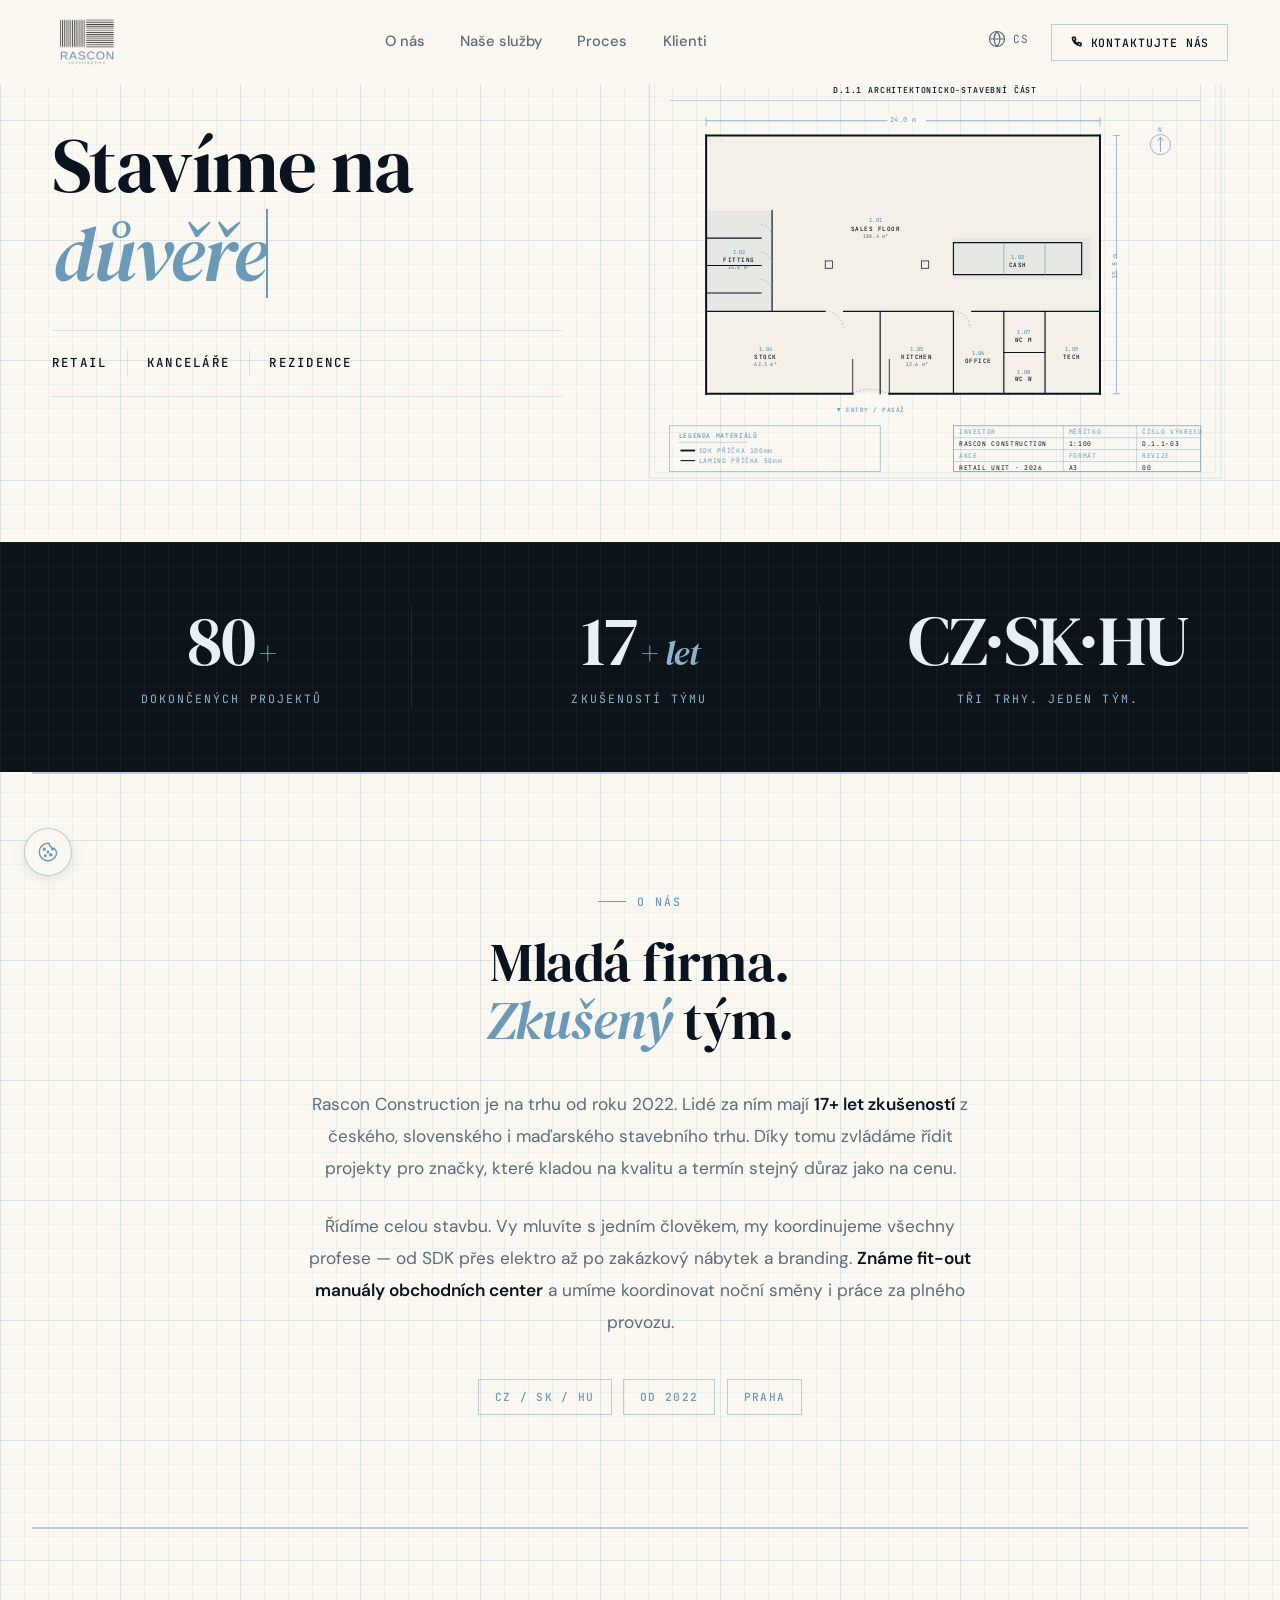
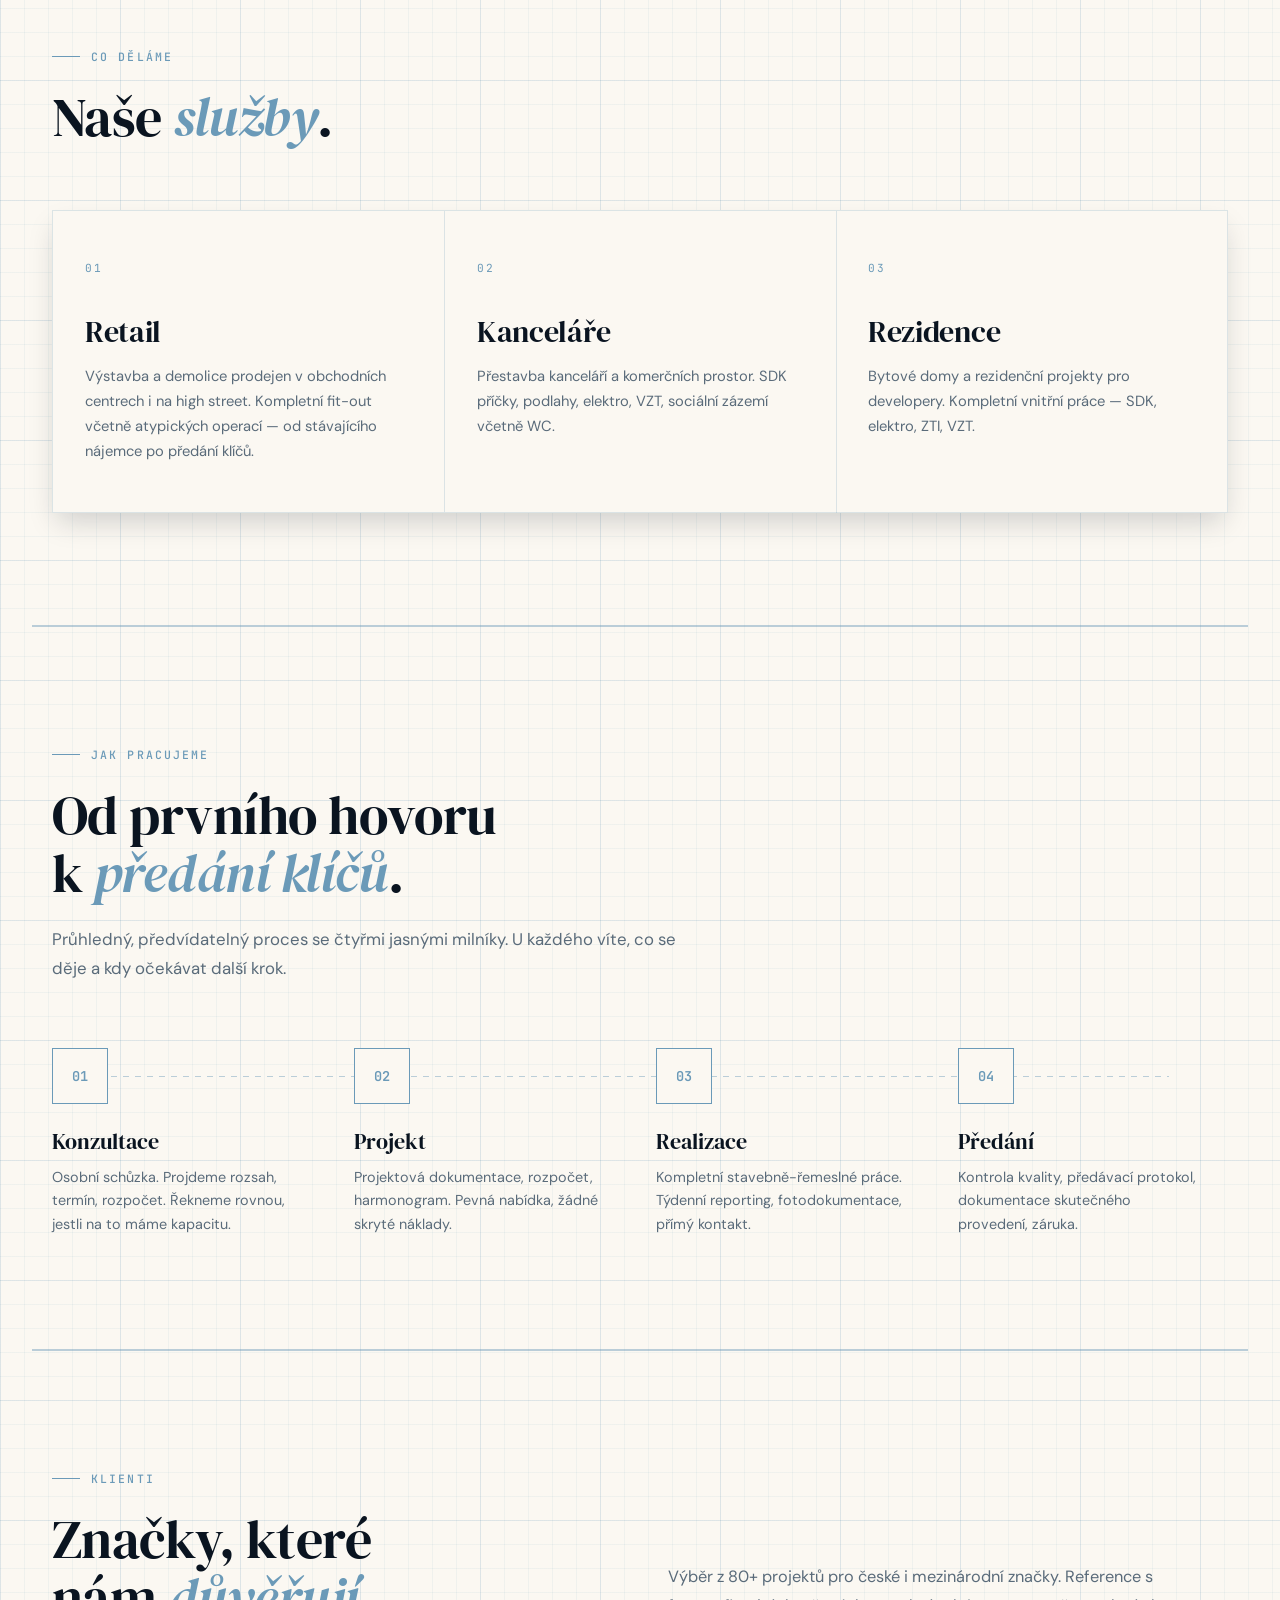
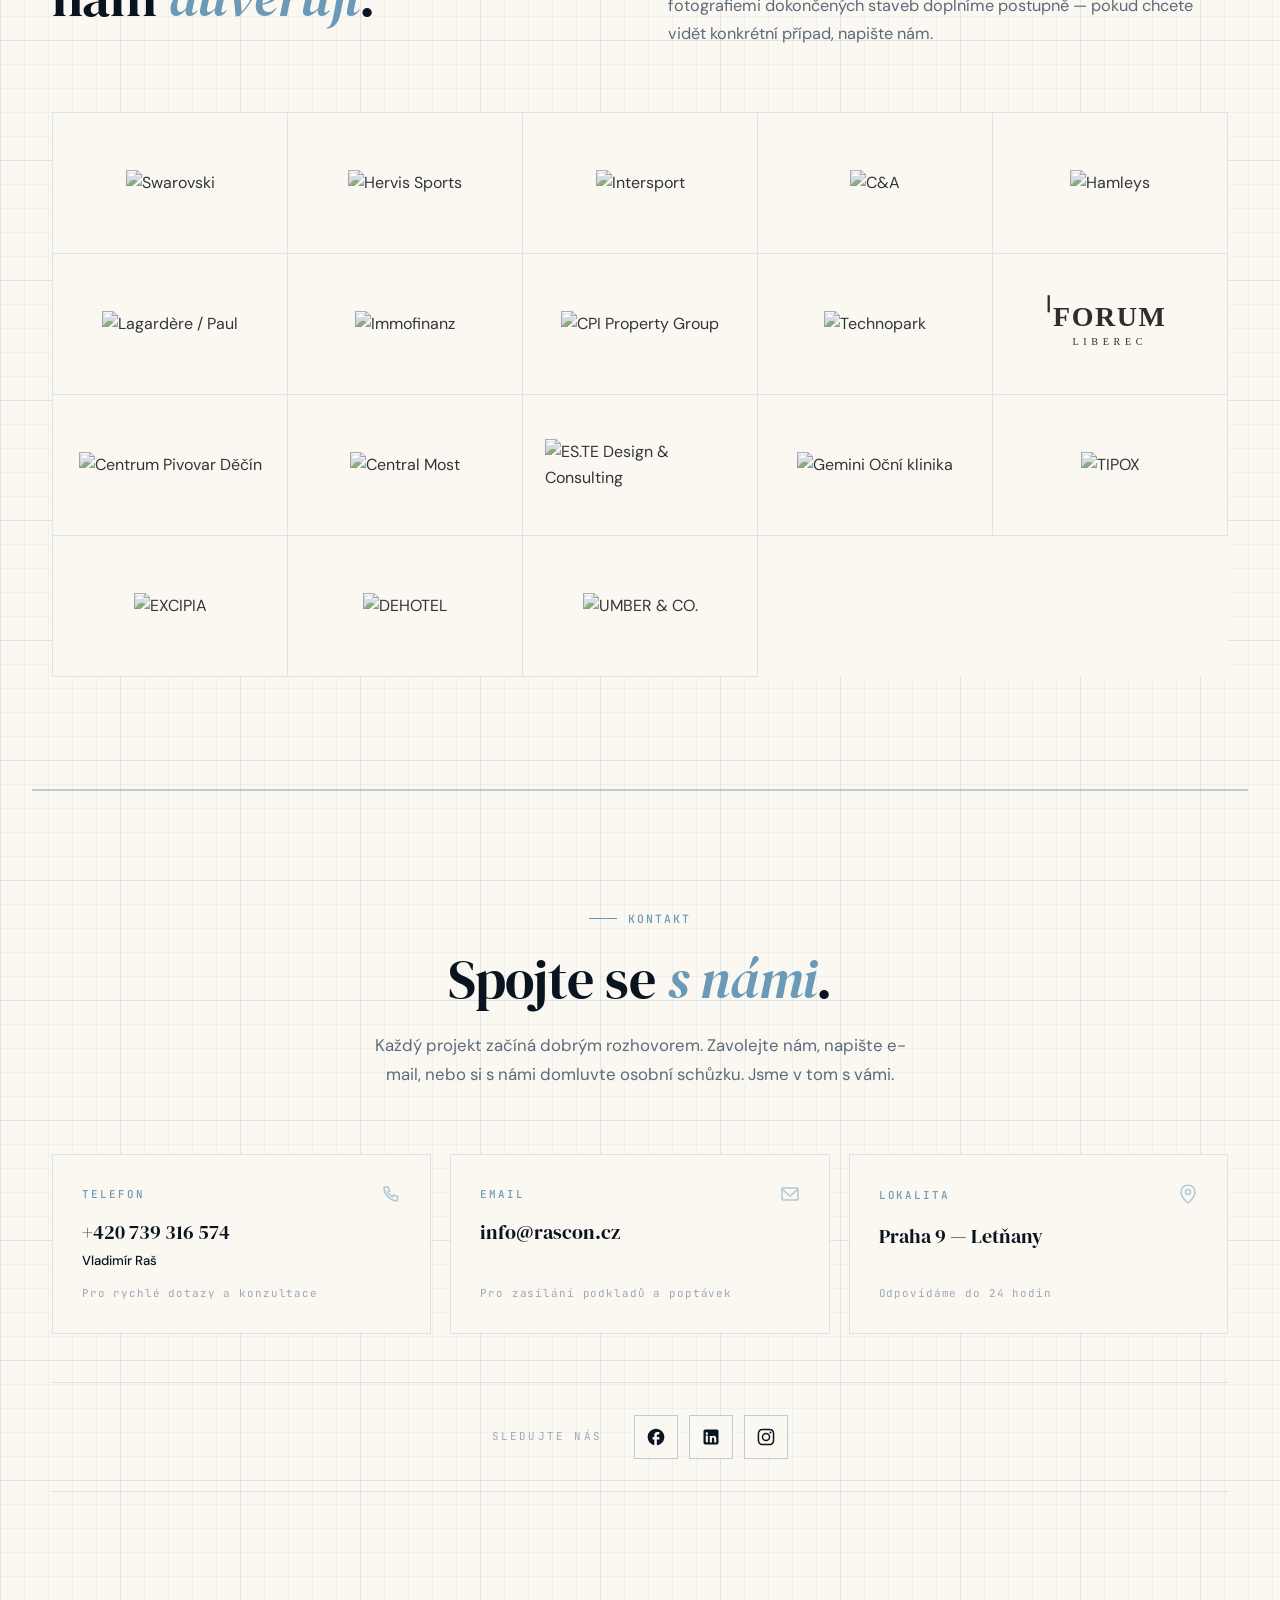
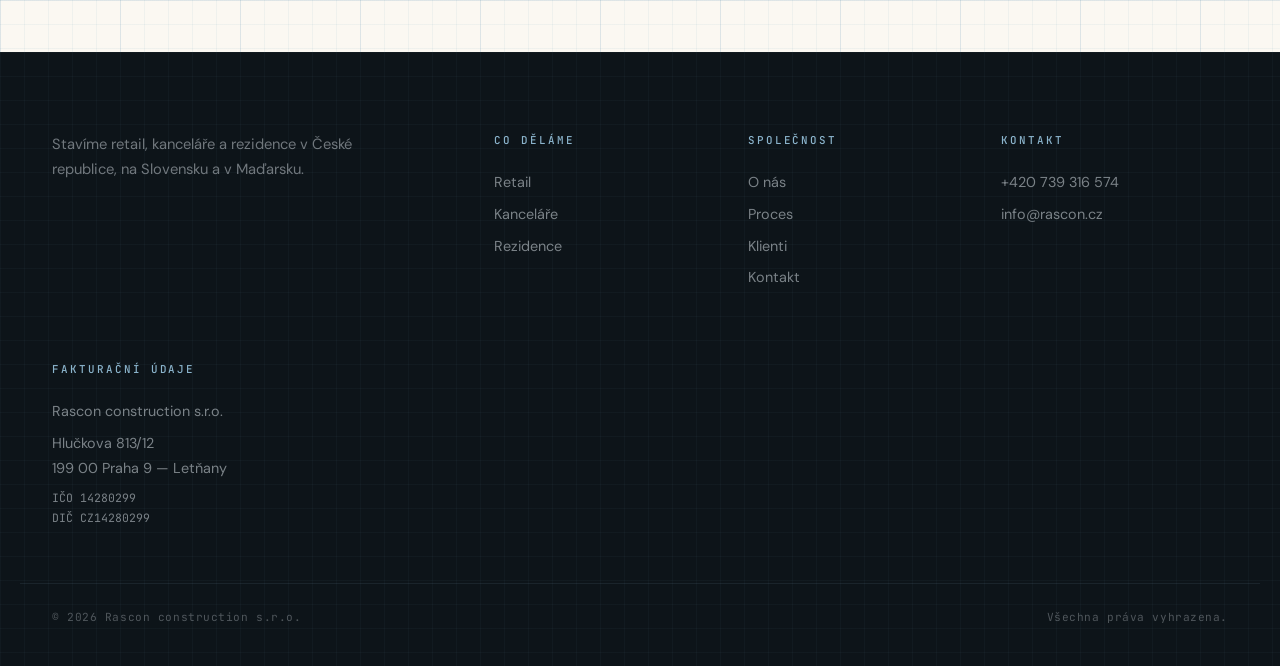
==== commit b96d9708: "Add files via upload" ====
--- a/index.html
+++ b/index.html
@@ -139,13 +139,6 @@
           <span class="hero-category" data-i18n="hero.cat3">Kanceláře</span>
           <span class="hero-category" data-i18n="hero.cat4">Rezidence</span>
         </div>
-        <div class="hero-cta-row">
-          <a href="#contact" class="btn btn-primary">
-            <span data-i18n="hero.ctaPrimary">Kontaktujte nás</span>
-            <svg viewBox="0 0 16 16" fill="none" stroke="currentColor" stroke-width="2"><path d="M3 8h10M9 4l4 4-4 4"/></svg>
-          </a>
-          <a href="#clients" class="btn btn-ghost" data-i18n="hero.ctaSecondary">Naše reference</a>
-        </div>
       </div>
 
       <div class="hero-visual">
@@ -361,7 +354,7 @@
       </div>
       <div class="stat-item reveal reveal-delay-2">
         <div class="stat-number">CZ·SK·HU</div>
-        <div class="stat-label" data-i18n="stats.markets">Tři trhy, tři jazyky</div>
+        <div class="stat-label" data-i18n="stats.markets">Tři trhy. Jeden tým.</div>
       </div>
     </div>
   </div>
@@ -378,7 +371,7 @@
           Rascon Construction je na trhu od roku 2022. Lidé za ním mají <strong>17+ let zkušeností</strong> z českého, slovenského i maďarského stavebního trhu. Díky tomu zvládáme řídit projekty pro značky, které kladou na kvalitu a termín stejný důraz jako na cenu.
         </p>
         <p class="about-lead reveal reveal-delay-2" data-i18n-html="about.p2">
-          Nepouštíme se do projektů, které jsou nad naše síly. <strong>Říkáme to rovnou</strong> — u prvního hovoru, ne u třetího výkazu víceprací. Věříme, že přímé jednání je klíčem k dlouhodobé spolupráci, a tak se k ní chováme od prvního mailu.
+          Řídíme celou stavbu. Vy mluvíte s jedním člověkem, my koordinujeme všechny profese — od SDK přes elektro až po zakázkový nábytek a branding. <strong>Známe fit-out manuály obchodních center</strong> a umíme koordinovat noční směny i práce za plného provozu.
         </p>
         <div class="about-badges reveal reveal-delay-3">
           <span class="about-badge">CZ / SK / HU</span>
@@ -400,23 +393,23 @@
       </div>
 
       <div class="services-grid">
-        <a href="sluzby-retail.html" class="service-card reveal" style="text-decoration:none;color:inherit;">
+        <div class="service-card reveal">
           <span class="service-index">01</span>
           <h3 data-i18n="services.s1Title">Retail</h3>
-          <p data-i18n="services.s1Desc">Výstavba a demolice prodejen v obchodních centrech i na high street. Kompletní fit-out od stávajícího nájemce po předání klíčů.</p>
-        </a>
-
-        <a href="sluzby-kancelare.html" class="service-card reveal reveal-delay-1" style="text-decoration:none;color:inherit;">
+          <p data-i18n="services.s1Desc">Výstavba a demolice prodejen v obchodních centrech i na high street. Kompletní fit-out včetně atypických operací — od stávajícího nájemce po předání klíčů.</p>
+        </div>
+
+        <div class="service-card reveal reveal-delay-1">
           <span class="service-index">02</span>
           <h3 data-i18n="services.s3Title">Kanceláře</h3>
           <p data-i18n="services.s3Desc">Přestavba kanceláří a komerčních prostor. SDK příčky, podlahy, elektro, VZT, sociální zázemí včetně WC.</p>
-        </a>
-
-        <a href="sluzby-rezidence.html" class="service-card reveal reveal-delay-2" style="text-decoration:none;color:inherit;">
+        </div>
+
+        <div class="service-card reveal reveal-delay-2">
           <span class="service-index">03</span>
           <h3 data-i18n="services.s4Title">Rezidence</h3>
           <p data-i18n="services.s4Desc">Bytové domy a rezidenční projekty pro developery. Kompletní vnitřní práce — SDK, elektro, ZTI, VZT.</p>
-        </a>
+        </div>
       </div>
     </div>
   </section>
@@ -471,14 +464,14 @@
       </div>
 
       <div class="clients-grid">
-        <div class="client-cell reveal" id="client-1" title="Swarovski"><img src="img/clients/01.jpg" alt="Swarovski" loading="lazy"></div>
+        <div class="client-cell reveal" id="client-1" title="Swarovski"><img src="img/clients/01.png" alt="Swarovski" loading="lazy"></div>
         <div class="client-cell reveal" id="client-2" title="Hervis Sports"><img src="img/clients/02.png" alt="Hervis Sports" loading="lazy"></div>
         <div class="client-cell reveal" id="client-3" title="Intersport"><img src="img/clients/03.png" alt="Intersport" loading="lazy"></div>
-        <div class="client-cell reveal" id="client-4" title="C&amp;A"><img src="img/clients/04.svg" alt="C&amp;A" loading="lazy"></div>
-        <div class="client-cell reveal" id="client-5" title="Hamleys"><img src="img/clients/05.jpg" alt="Hamleys" loading="lazy"></div>
-        <div class="client-cell reveal" id="client-6" title="Lagardère / Paul"><img src="img/clients/06.jpg" alt="Lagardère / Paul" loading="lazy"></div>
+        <div class="client-cell reveal" id="client-4" title="C&amp;A"><img src="img/clients/04.png" alt="C&amp;A" loading="lazy"></div>
+        <div class="client-cell reveal" id="client-5" title="Hamleys"><img src="img/clients/05.png" alt="Hamleys" loading="lazy"></div>
+        <div class="client-cell reveal" id="client-6" title="Lagardère / Paul"><img src="img/clients/06.png" alt="Lagardère / Paul" loading="lazy"></div>
         <div class="client-cell reveal" id="client-7" title="Immofinanz"><img src="img/clients/07.png" alt="Immofinanz" loading="lazy"></div>
-        <div class="client-cell reveal" id="client-8" title="CPI Property Group"><img src="img/clients/08.jpg" alt="CPI Property Group" loading="lazy"></div>
+        <div class="client-cell reveal" id="client-8" title="CPI Property Group"><img src="img/clients/08.png" alt="CPI Property Group" loading="lazy"></div>
         <div class="client-cell reveal" id="client-9" title="Technopark"><img src="img/clients/09.png" alt="Technopark" loading="lazy"></div>
         <div class="client-cell reveal" id="client-10" title="Forum Liberec"><svg viewBox="0 0 200 90" xmlns="http://www.w3.org/2000/svg" aria-label="Forum Liberec">
   <!-- vertical decorative mark (small rectangle above F) -->
@@ -488,14 +481,14 @@
   <!-- LIBEREC subtitle -->
   <text x="100" y="72" text-anchor="middle" font-family="Georgia, 'Times New Roman', serif" font-weight="400" font-size="13" fill="#0a0a0a" letter-spacing="6">LIBEREC</text>
 </svg></div>
-        <div class="client-cell reveal" id="client-11" title="Centrum Pivovar Děčín"><img src="img/clients/11.jpg" alt="Centrum Pivovar Děčín" loading="lazy"></div>
-        <div class="client-cell reveal" id="client-12" title="Central Most"><img src="img/clients/12.jpg" alt="Central Most" loading="lazy"></div>
-        <div class="client-cell reveal" id="client-13" title="ES.TE Design &amp; Consulting"><img src="img/clients/13.jpg" alt="ES.TE Design &amp; Consulting" loading="lazy"></div>
-        <div class="client-cell reveal" id="client-14" title="Gemini Oční klinika"><img src="img/clients/14.jpg" alt="Gemini Oční klinika" loading="lazy"></div>
-        <div class="client-cell reveal" id="client-15" title="TIPOX"><img src="img/clients/15.jpg" alt="TIPOX" loading="lazy"></div>
-        <div class="client-cell reveal" id="client-16" title="EXCIPIA"><img src="img/clients/16.jpg" alt="EXCIPIA" loading="lazy"></div>
-        <div class="client-cell reveal" id="client-17" title="DEHOTEL"><img src="img/clients/17.jpg" alt="DEHOTEL" loading="lazy"></div>
-        <div class="client-cell reveal" id="client-18" title="UMBER &amp; CO."><img src="img/clients/18.jpg" alt="UMBER &amp; CO." loading="lazy"></div>
+        <div class="client-cell reveal" id="client-11" title="Centrum Pivovar Děčín"><img src="img/clients/11.png" alt="Centrum Pivovar Děčín" loading="lazy"></div>
+        <div class="client-cell reveal" id="client-12" title="Central Most"><img src="img/clients/12.png" alt="Central Most" loading="lazy"></div>
+        <div class="client-cell reveal" id="client-13" title="ES.TE Design &amp; Consulting"><img src="img/clients/13.png" alt="ES.TE Design &amp; Consulting" loading="lazy"></div>
+        <div class="client-cell reveal" id="client-14" title="Gemini Oční klinika"><img src="img/clients/14.png" alt="Gemini Oční klinika" loading="lazy"></div>
+        <div class="client-cell reveal" id="client-15" title="TIPOX"><img src="img/clients/15.png" alt="TIPOX" loading="lazy"></div>
+        <div class="client-cell reveal" id="client-16" title="EXCIPIA"><img src="img/clients/16.png" alt="EXCIPIA" loading="lazy"></div>
+        <div class="client-cell reveal" id="client-17" title="DEHOTEL"><img src="img/clients/17.png" alt="DEHOTEL" loading="lazy"></div>
+        <div class="client-cell reveal" id="client-18" title="UMBER &amp; CO."><img src="img/clients/18.png" alt="UMBER &amp; CO." loading="lazy"></div>
       </div>
     </div>
   </section>
--- a/style.css
+++ b/style.css
@@ -286,10 +286,11 @@
       width: 22px;
       height: 1.5px;
       background: var(--text);
-      transition: all 0.25s ease;
+      transition: transform 0.35s cubic-bezier(0.4, 0, 0.2, 1), opacity 0.2s ease;
+      transform-origin: center;
     }
     .mobile-toggle.is-open span:nth-child(1) { transform: rotate(45deg) translate(4px, 5px); }
-    .mobile-toggle.is-open span:nth-child(2) { opacity: 0; }
+    .mobile-toggle.is-open span:nth-child(2) { opacity: 0; transform: scaleX(0); }
     .mobile-toggle.is-open span:nth-child(3) { transform: rotate(-45deg) translate(4px, -5px); }
 
     .mobile-menu {
@@ -297,40 +298,43 @@
       top: 84px;
       left: 0;
       right: 0;
-      background: var(--bg);
-      border-bottom: 1px solid var(--border);
-      padding: 2rem;
+      bottom: 0;
+      background: var(--bg-panel);
+      padding: 2.5rem 2rem;
       display: flex;
       flex-direction: column;
-      gap: 0.6rem;
+      gap: 0.4rem;
       transform: translateY(-110%);
-      transition: transform 0.3s ease;
+      transition: transform 0.4s cubic-bezier(0.4, 0, 0.2, 1);
       z-index: 99;
-      max-height: calc(100vh - 84px);
       overflow-y: auto;
     }
     .mobile-menu.is-open { transform: translateY(0); }
     .mobile-menu a {
       font-family: var(--font-display);
-      font-size: 1.4rem;
+      font-size: 1.6rem;
       font-weight: 400;
-      color: var(--text);
-      padding: 0.75rem 0;
-      border-bottom: 1px solid var(--border);
-    }
+      color: var(--text-on-dark);
+      padding: 0.9rem 0;
+      border-bottom: 1px solid rgba(139, 180, 204, 0.12);
+      transition: color 0.2s ease;
+    }
+    .mobile-menu a:hover { color: var(--accent-light); }
     .mobile-menu-lang {
       display: flex;
       gap: 1rem;
-      padding-top: 1.2rem;
+      padding-top: 1.5rem;
+      margin-top: auto;
     }
     .mobile-menu-lang button {
       background: transparent;
-      border: 1px solid var(--border);
-      padding: 0.5rem 1rem;
+      border: 1px solid rgba(139, 180, 204, 0.25);
+      padding: 0.5rem 1.2rem;
       font-family: var(--font-mono);
       font-size: 0.8rem;
       cursor: pointer;
-      color: var(--text-soft);
+      color: var(--accent-light);
+      transition: all 0.2s ease;
     }
     .mobile-menu-lang button.is-active {
       background: var(--accent);
@@ -354,7 +358,7 @@
       display: grid;
       grid-template-columns: 1fr 1.15fr;
       gap: 5rem;
-      align-items: start;
+      align-items: center;
     }
 
     .hero-tag {
@@ -468,7 +472,6 @@
       opacity: 0;
       transform: translateX(30px);
       animation: fade-in 1s 0.5s ease forwards;
-      padding-top: 3rem;
     }
     .hero-visual svg {
       width: 100%;
@@ -1199,16 +1202,17 @@
        =========================================================== */
     .reveal {
       opacity: 0;
-      transform: translateY(30px);
-      transition: opacity 0.7s ease, transform 0.7s ease;
+      transform: translateY(16px);
+      transition: opacity 0.5s ease, transform 0.5s ease;
+      will-change: opacity, transform;
     }
     .reveal.is-visible {
       opacity: 1;
       transform: translateY(0);
     }
-    .reveal-delay-1 { transition-delay: 0.1s; }
-    .reveal-delay-2 { transition-delay: 0.2s; }
-    .reveal-delay-3 { transition-delay: 0.3s; }
+    .reveal-delay-1 { transition-delay: 0.08s; }
+    .reveal-delay-2 { transition-delay: 0.16s; }
+    .reveal-delay-3 { transition-delay: 0.24s; }
 
     /* ===========================================================
        RESPONSIVE
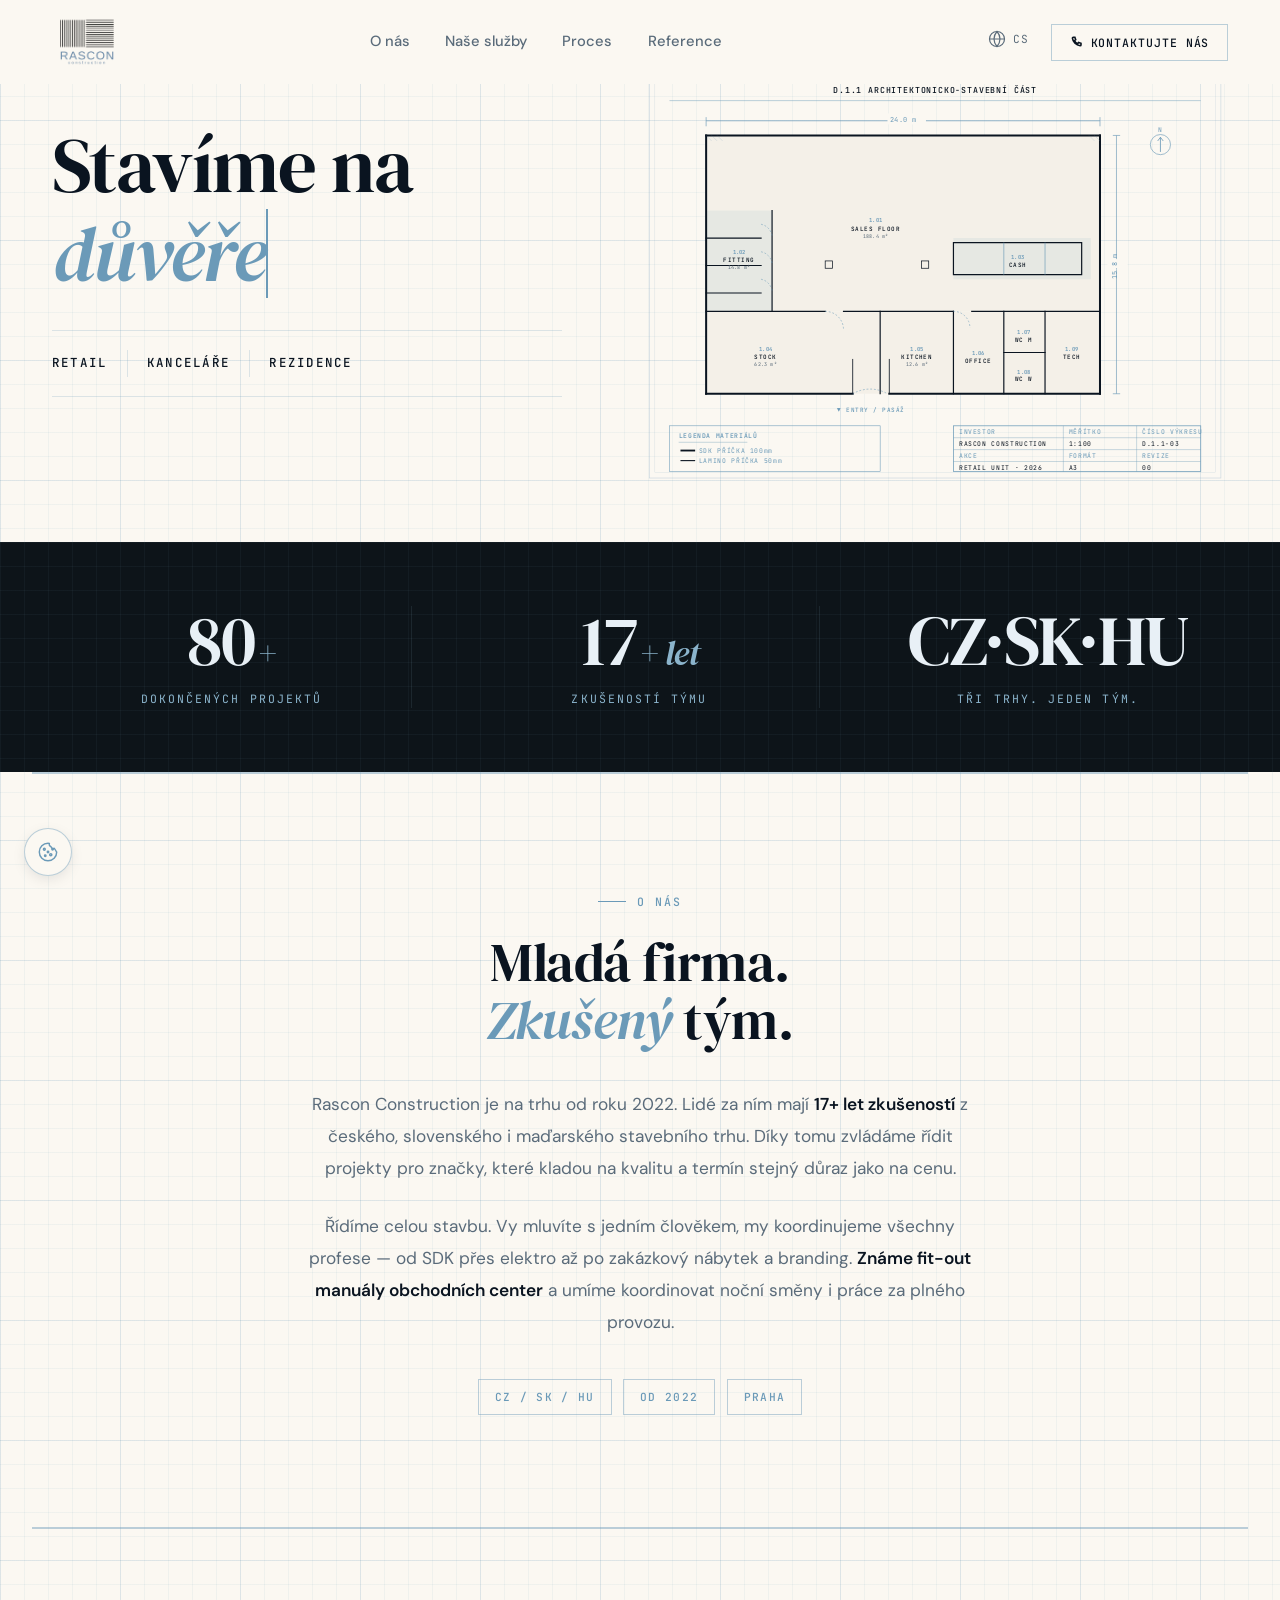
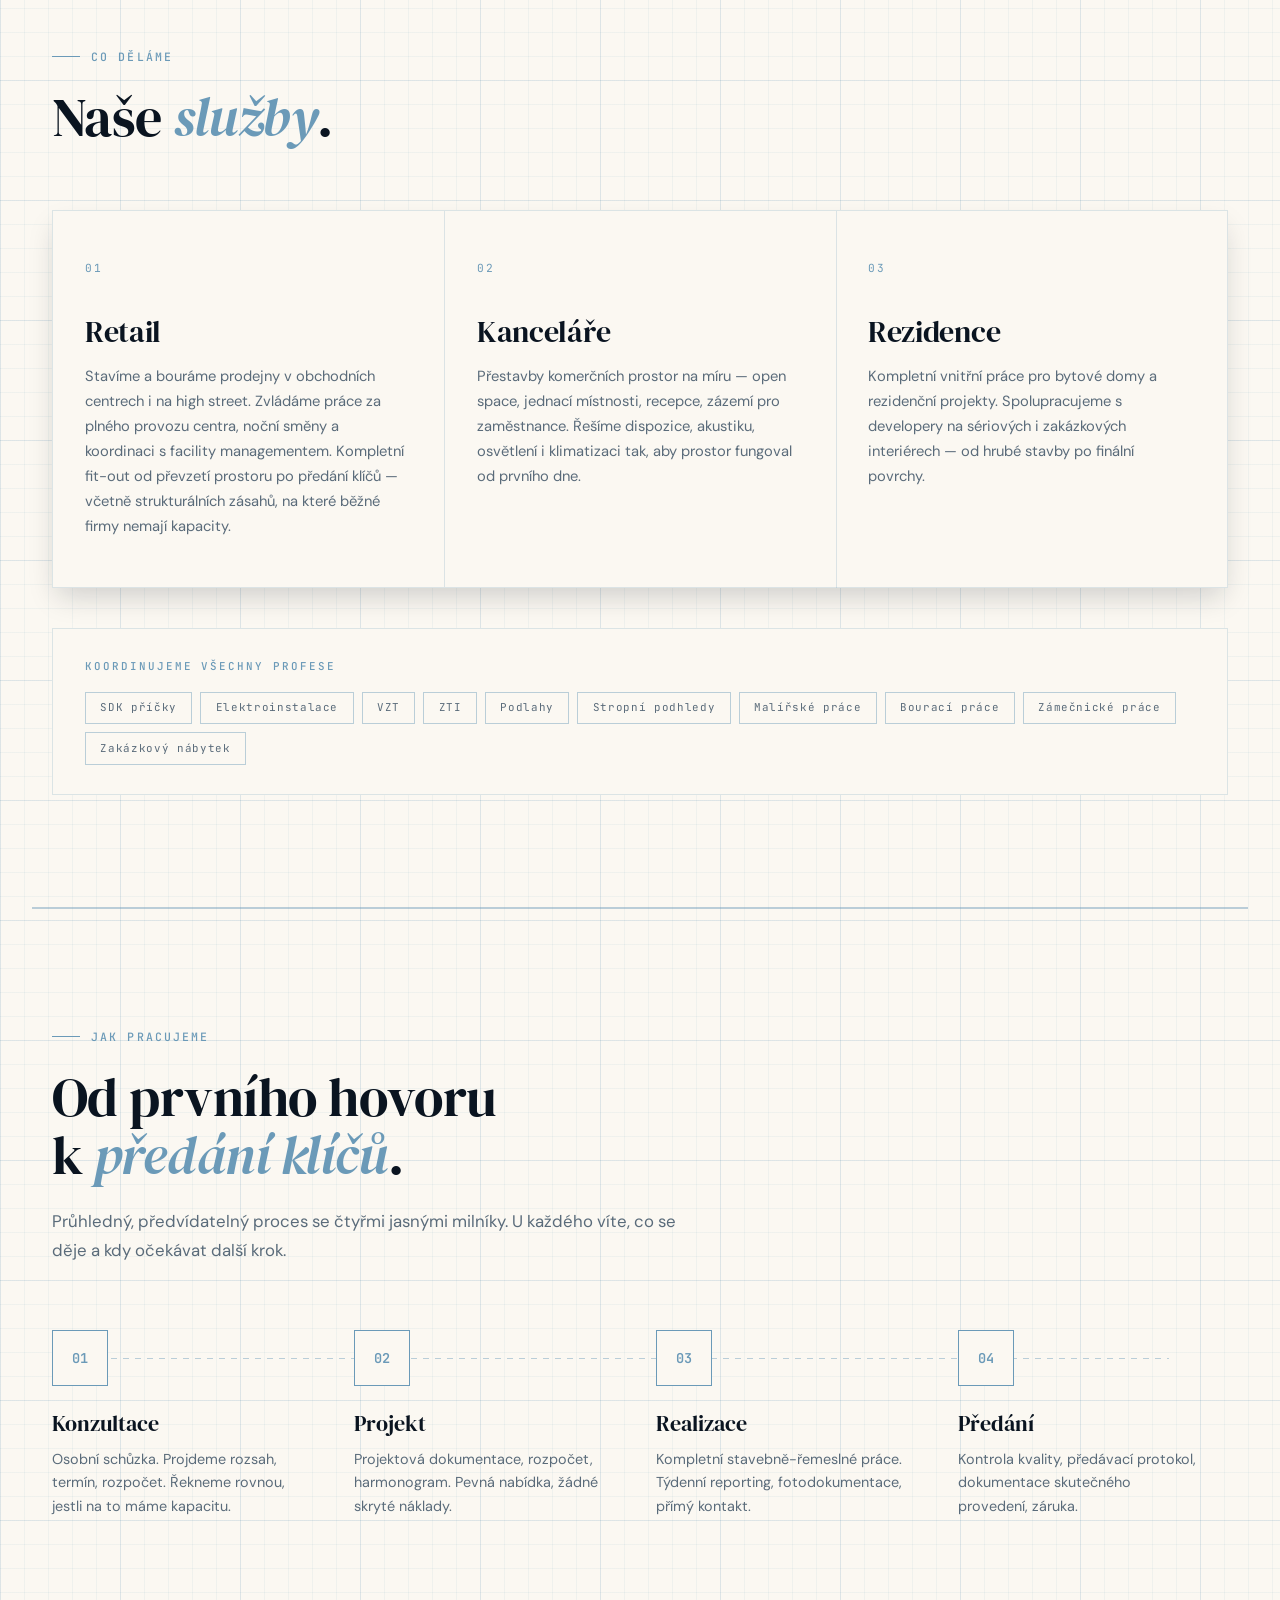
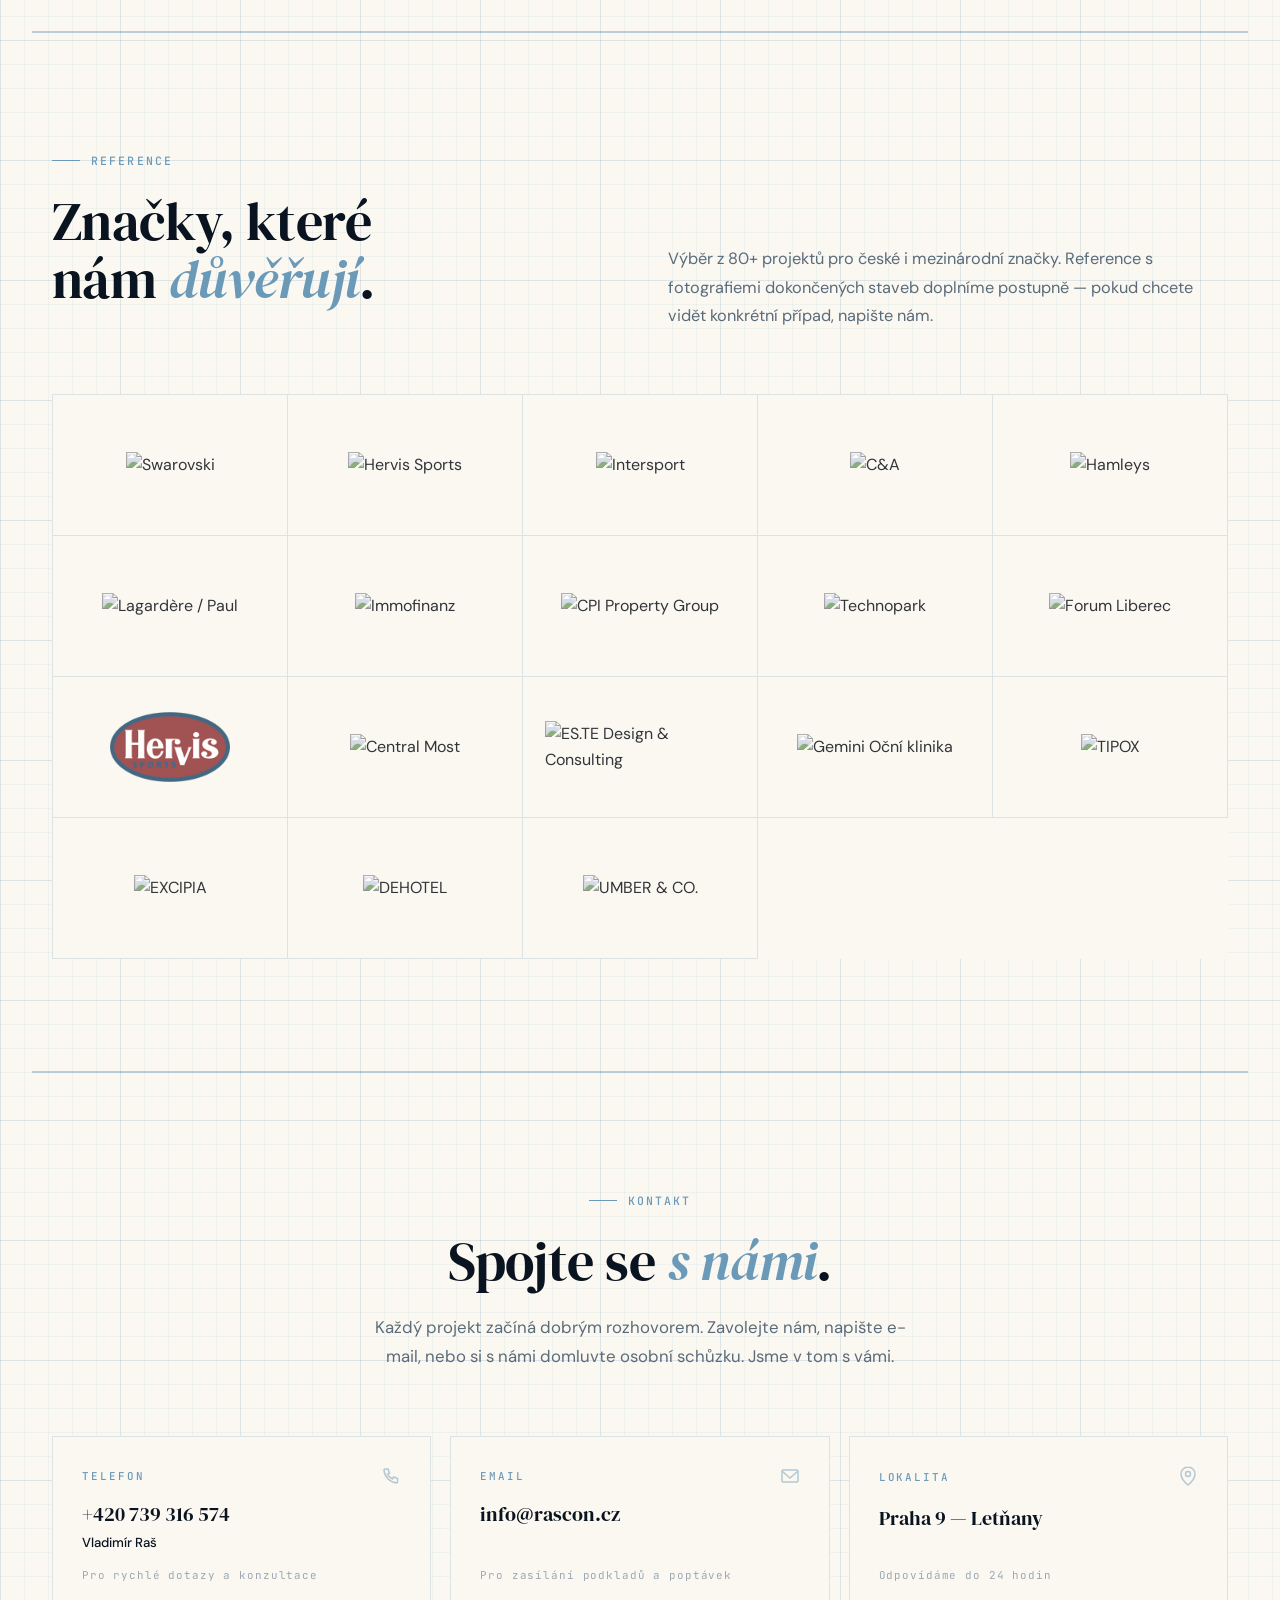
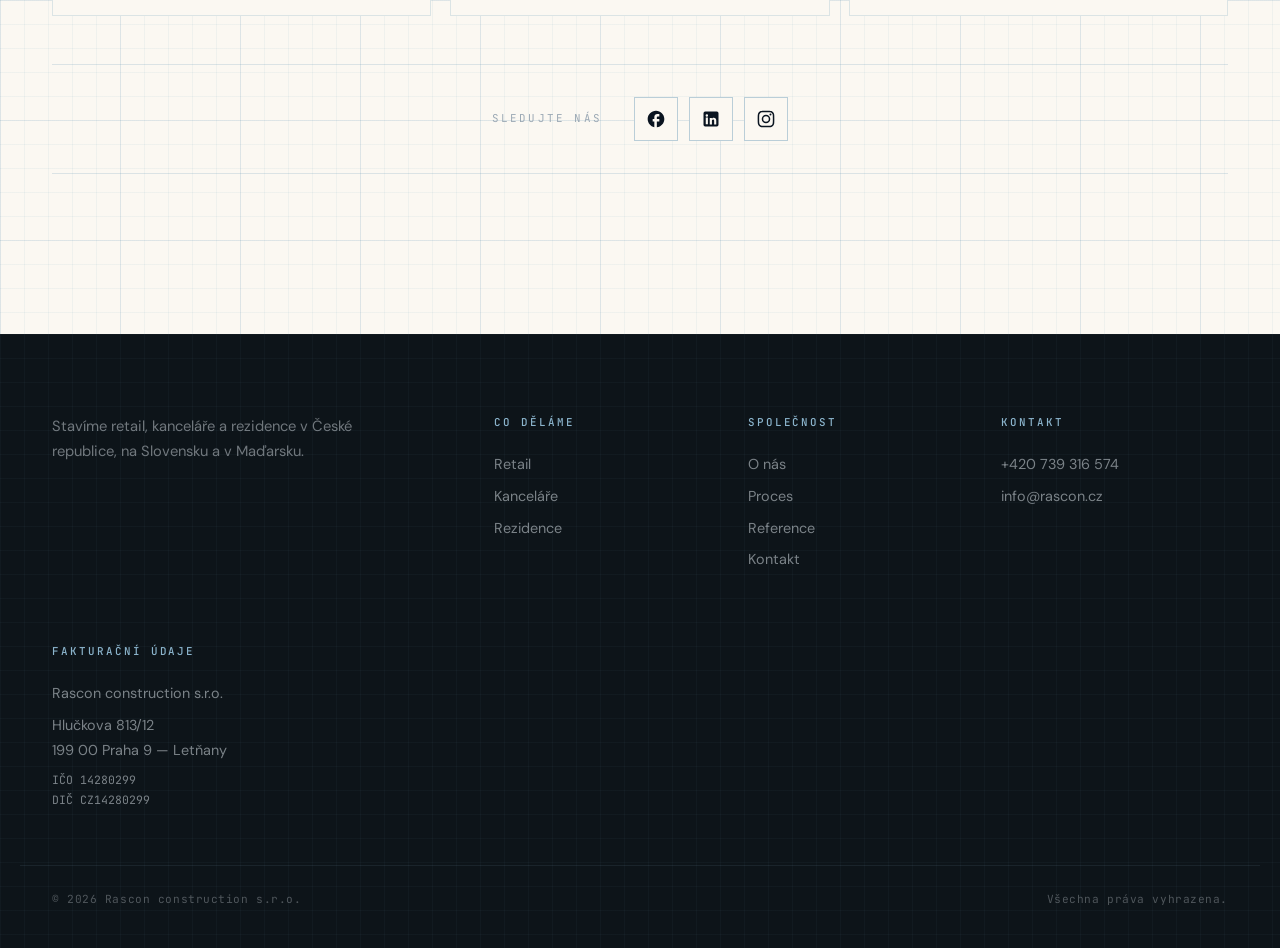
==== commit abd5c0ca: "Add files via upload" ====
--- a/index.html
+++ b/index.html
@@ -82,7 +82,7 @@
         <li><a href="#about" data-i18n="nav.about">O nás</a></li>
         <li><a href="#services" data-i18n="nav.services">Naše služby</a></li>
         <li><a href="#process" data-i18n="nav.process">Proces</a></li>
-        <li><a href="#clients" data-i18n="nav.clients">Klienti</a></li>
+        <li><a href="#clients" data-i18n="nav.clients">Reference</a></li>
       </ul>
 
       <div class="nav-actions">
@@ -115,7 +115,7 @@
     <a href="#about" data-i18n="nav.about">O nás</a>
     <a href="#services" data-i18n="nav.services">Naše služby</a>
     <a href="#process" data-i18n="nav.process">Proces</a>
-    <a href="#clients" data-i18n="nav.clients">Klienti</a>
+    <a href="#clients" data-i18n="nav.clients">Reference</a>
     <a href="#contact" data-i18n="nav.contact">Kontakt</a>
     <div class="mobile-menu-lang">
       <button type="button" data-lang="cs" class="is-active">CS</button>
@@ -396,19 +396,35 @@
         <div class="service-card reveal">
           <span class="service-index">01</span>
           <h3 data-i18n="services.s1Title">Retail</h3>
-          <p data-i18n="services.s1Desc">Výstavba a demolice prodejen v obchodních centrech i na high street. Kompletní fit-out včetně atypických operací — od stávajícího nájemce po předání klíčů.</p>
+          <p data-i18n="services.s1Desc">Stavíme a bouráme prodejny v obchodních centrech i na high street. Zvládáme práce za plného provozu centra, noční směny a koordinaci s facility managementem. Kompletní fit-out od převzetí prostoru po předání klíčů — včetně strukturálních zásahů, na které běžné firmy nemají kapacity.</p>
         </div>
 
         <div class="service-card reveal reveal-delay-1">
           <span class="service-index">02</span>
           <h3 data-i18n="services.s3Title">Kanceláře</h3>
-          <p data-i18n="services.s3Desc">Přestavba kanceláří a komerčních prostor. SDK příčky, podlahy, elektro, VZT, sociální zázemí včetně WC.</p>
+          <p data-i18n="services.s3Desc">Přestavby komerčních prostor na míru — open space, jednací místnosti, recepce, zázemí pro zaměstnance. Řešíme dispozice, akustiku, osvětlení i klimatizaci tak, aby prostor fungoval od prvního dne.</p>
         </div>
 
         <div class="service-card reveal reveal-delay-2">
           <span class="service-index">03</span>
           <h3 data-i18n="services.s4Title">Rezidence</h3>
-          <p data-i18n="services.s4Desc">Bytové domy a rezidenční projekty pro developery. Kompletní vnitřní práce — SDK, elektro, ZTI, VZT.</p>
+          <p data-i18n="services.s4Desc">Kompletní vnitřní práce pro bytové domy a rezidenční projekty. Spolupracujeme s developery na sériových i zakázkových interiérech — od hrubé stavby po finální povrchy.</p>
+        </div>
+      </div>
+
+      <div class="services-professions reveal">
+        <span class="services-professions-label" data-i18n="services.professionsLabel">Koordinujeme všechny profese</span>
+        <div class="services-professions-tags">
+          <span class="profession-tag">SDK příčky</span>
+          <span class="profession-tag">Elektroinstalace</span>
+          <span class="profession-tag">VZT</span>
+          <span class="profession-tag">ZTI</span>
+          <span class="profession-tag">Podlahy</span>
+          <span class="profession-tag">Stropní podhledy</span>
+          <span class="profession-tag">Malířské práce</span>
+          <span class="profession-tag">Bourací práce</span>
+          <span class="profession-tag">Zámečnické práce</span>
+          <span class="profession-tag">Zakázkový nábytek</span>
         </div>
       </div>
     </div>
@@ -455,7 +471,7 @@
     <div class="container">
       <div class="clients-header">
         <div class="reveal">
-          <p class="eyebrow" data-i18n="clients.eyebrow">Klienti</p>
+          <p class="eyebrow" data-i18n="clients.eyebrow">Reference</p>
           <h2 class="section-heading" data-i18n-html="clients.heading">Značky, které<br>nám <em>důvěřují</em>.</h2>
         </div>
         <p class="lead-text reveal reveal-delay-1" data-i18n="clients.lead">
@@ -473,14 +489,7 @@
         <div class="client-cell reveal" id="client-7" title="Immofinanz"><img src="img/clients/07.png" alt="Immofinanz" loading="lazy"></div>
         <div class="client-cell reveal" id="client-8" title="CPI Property Group"><img src="img/clients/08.png" alt="CPI Property Group" loading="lazy"></div>
         <div class="client-cell reveal" id="client-9" title="Technopark"><img src="img/clients/09.png" alt="Technopark" loading="lazy"></div>
-        <div class="client-cell reveal" id="client-10" title="Forum Liberec"><svg viewBox="0 0 200 90" xmlns="http://www.w3.org/2000/svg" aria-label="Forum Liberec">
-  <!-- vertical decorative mark (small rectangle above F) -->
-  <rect x="20" y="8" width="3" height="22" fill="#0a0a0a"/>
-  <!-- FORUM text -->
-  <text x="100" y="48" text-anchor="middle" font-family="Georgia, 'Times New Roman', serif" font-weight="900" font-size="36" fill="#0a0a0a" letter-spacing="2">FORUM</text>
-  <!-- LIBEREC subtitle -->
-  <text x="100" y="72" text-anchor="middle" font-family="Georgia, 'Times New Roman', serif" font-weight="400" font-size="13" fill="#0a0a0a" letter-spacing="6">LIBEREC</text>
-</svg></div>
+        <div class="client-cell reveal" id="client-10" title="Forum Liberec"><img src="img/clients/10.png" alt="Forum Liberec" loading="lazy"></div>
         <div class="client-cell reveal" id="client-11" title="Centrum Pivovar Děčín"><img src="img/clients/11.png" alt="Centrum Pivovar Děčín" loading="lazy"></div>
         <div class="client-cell reveal" id="client-12" title="Central Most"><img src="img/clients/12.png" alt="Central Most" loading="lazy"></div>
         <div class="client-cell reveal" id="client-13" title="ES.TE Design &amp; Consulting"><img src="img/clients/13.png" alt="ES.TE Design &amp; Consulting" loading="lazy"></div>
@@ -578,7 +587,7 @@
         <h5 data-i18n="footer.company">Společnost</h5>
         <a href="#about" data-i18n="nav.about">O nás</a>
         <a href="#process" data-i18n="nav.process">Proces</a>
-        <a href="#clients" data-i18n="nav.clients">Klienti</a>
+        <a href="#clients" data-i18n="nav.clients">Reference</a>
         <a href="#contact" data-i18n="nav.contact">Kontakt</a>
       </div>
 
--- a/style.css
+++ b/style.css
@@ -280,18 +280,22 @@
       flex-direction: column;
       justify-content: center;
       gap: 5px;
+      -webkit-tap-highlight-color: transparent;
     }
     .mobile-toggle span {
       display: block;
       width: 22px;
       height: 1.5px;
       background: var(--text);
-      transition: transform 0.35s cubic-bezier(0.4, 0, 0.2, 1), opacity 0.2s ease;
-      transform-origin: center;
-    }
-    .mobile-toggle.is-open span:nth-child(1) { transform: rotate(45deg) translate(4px, 5px); }
-    .mobile-toggle.is-open span:nth-child(2) { opacity: 0; transform: scaleX(0); }
-    .mobile-toggle.is-open span:nth-child(3) { transform: rotate(-45deg) translate(4px, -5px); }
+      transform-origin: center center;
+      will-change: transform, opacity;
+    }
+    .mobile-toggle span:nth-child(1) { transition: transform 0.3s 0.1s cubic-bezier(0.4, 0, 0.2, 1); }
+    .mobile-toggle span:nth-child(2) { transition: opacity 0.15s ease; }
+    .mobile-toggle span:nth-child(3) { transition: transform 0.3s 0.1s cubic-bezier(0.4, 0, 0.2, 1); }
+    .mobile-toggle.is-open span:nth-child(1) { transform: rotate(45deg) translate(4px, 5px); transition-delay: 0s; }
+    .mobile-toggle.is-open span:nth-child(2) { opacity: 0; }
+    .mobile-toggle.is-open span:nth-child(3) { transform: rotate(-45deg) translate(4px, -5px); transition-delay: 0s; }
 
     .mobile-menu {
       position: fixed;
@@ -304,12 +308,14 @@
       display: flex;
       flex-direction: column;
       gap: 0.4rem;
-      transform: translateY(-110%);
-      transition: transform 0.4s cubic-bezier(0.4, 0, 0.2, 1);
+      opacity: 0;
+      visibility: hidden;
+      transition: opacity 0.3s ease, visibility 0.3s ease;
       z-index: 99;
       overflow-y: auto;
-    }
-    .mobile-menu.is-open { transform: translateY(0); }
+      will-change: opacity;
+    }
+    .mobile-menu.is-open { opacity: 1; visibility: visible; }
     .mobile-menu a {
       font-family: var(--font-display);
       font-size: 1.6rem;
@@ -766,6 +772,43 @@
       font-size: 0.92rem;
       line-height: 1.7;
       color: var(--text-soft);
+    }
+
+    /* Shared professions tag strip */
+    .services-professions {
+      margin-top: 2.5rem;
+      padding: 1.8rem 2rem;
+      border: 1px solid var(--border);
+      background: var(--bg);
+    }
+    .services-professions-label {
+      font-family: var(--font-mono);
+      font-size: 0.68rem;
+      font-weight: 500;
+      letter-spacing: 0.18em;
+      text-transform: uppercase;
+      color: var(--accent);
+      margin-bottom: 1rem;
+      display: block;
+    }
+    .services-professions-tags {
+      display: flex;
+      flex-wrap: wrap;
+      gap: 0.5rem;
+    }
+    .profession-tag {
+      padding: 0.4rem 0.9rem;
+      border: 1px solid var(--border-strong);
+      font-family: var(--font-mono);
+      font-size: 0.68rem;
+      letter-spacing: 0.06em;
+      color: var(--text-soft);
+      background: transparent;
+      transition: all 0.2s ease;
+    }
+    .profession-tag:hover {
+      border-color: var(--accent);
+      color: var(--accent);
     }
 
     /* ===========================================================
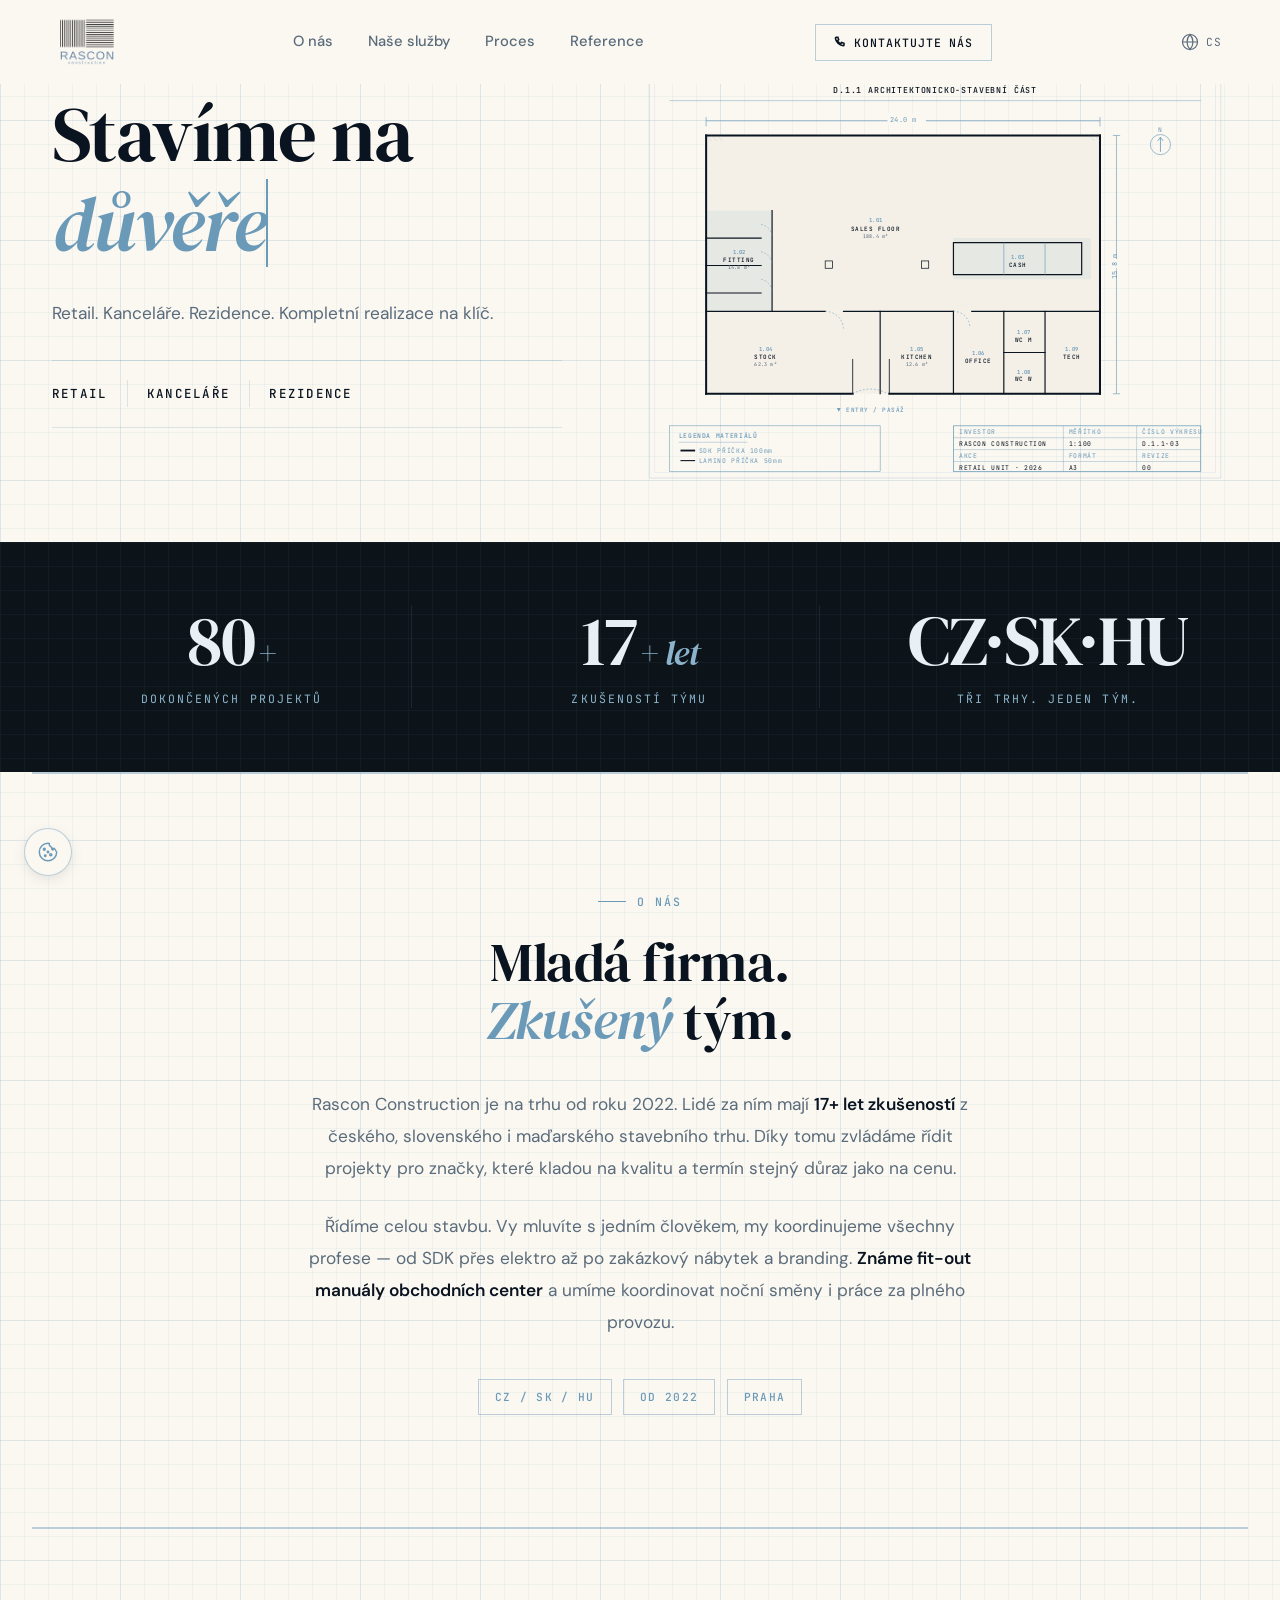
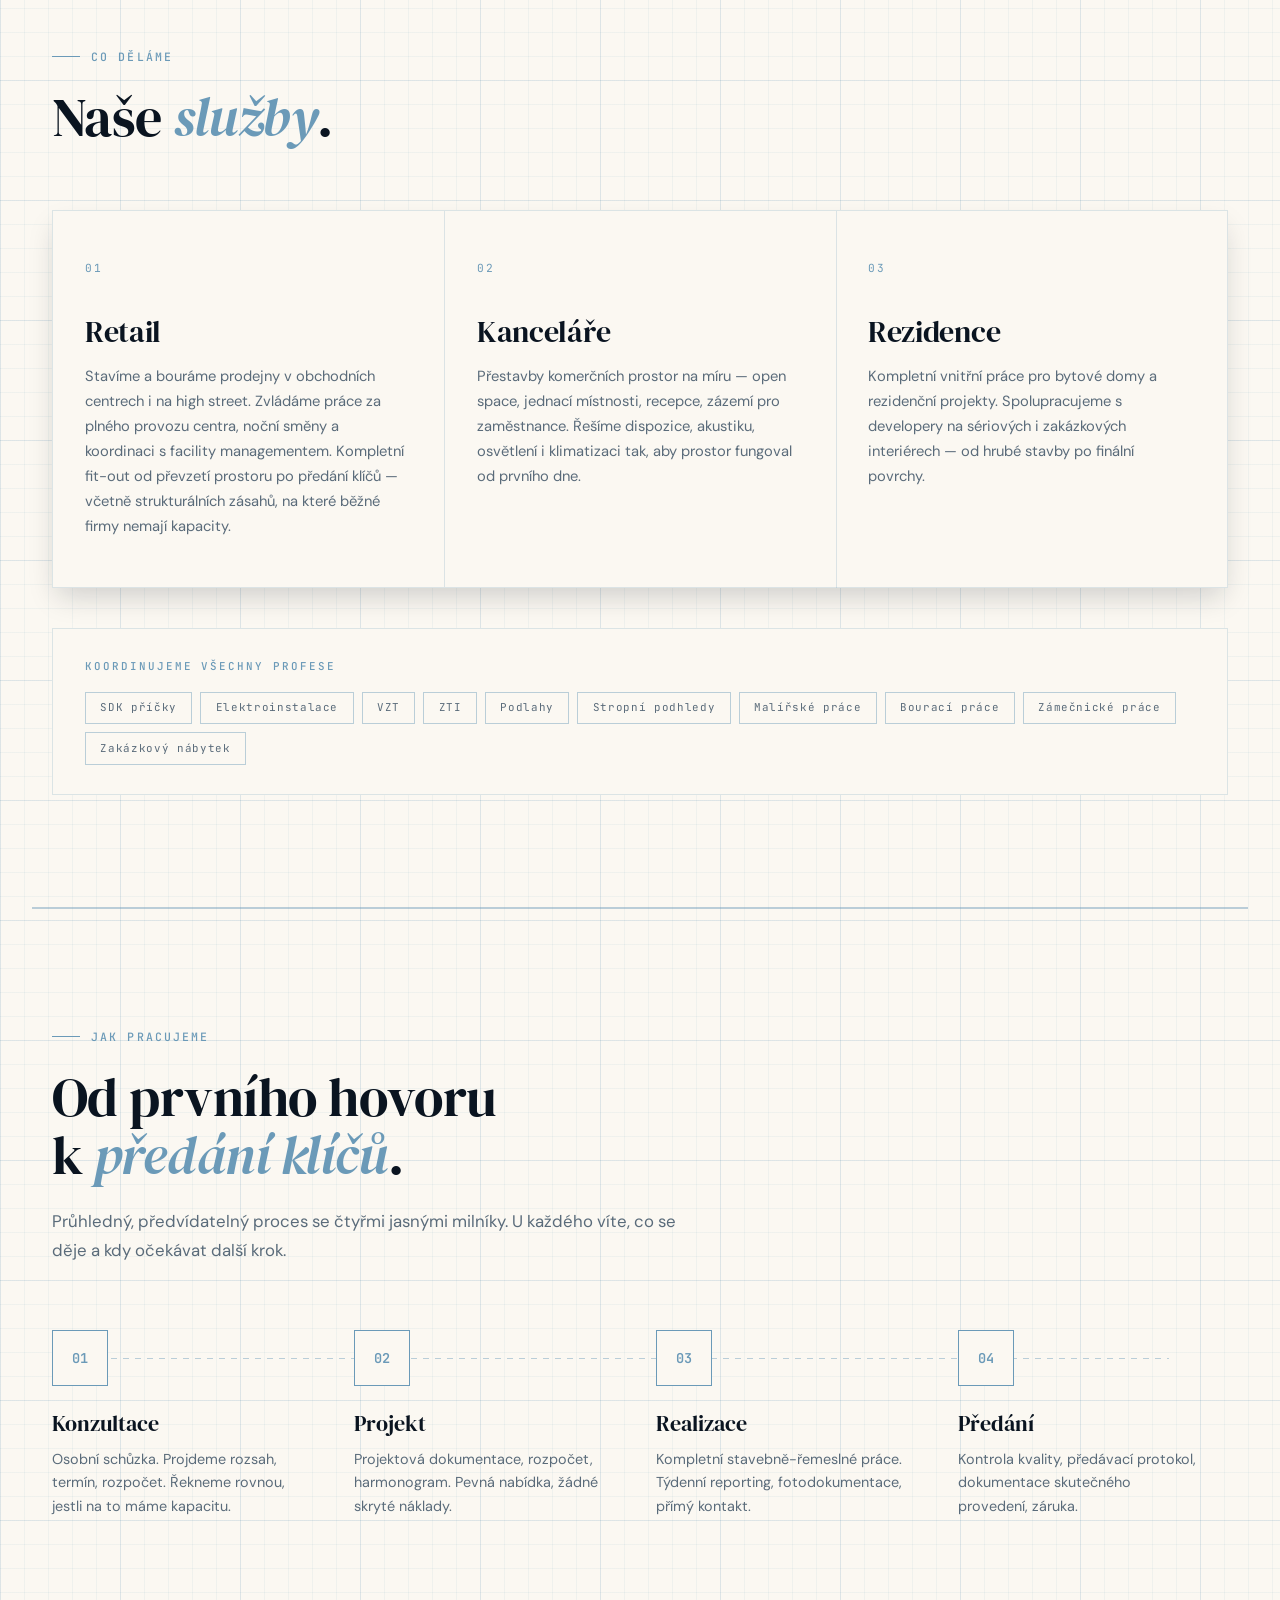
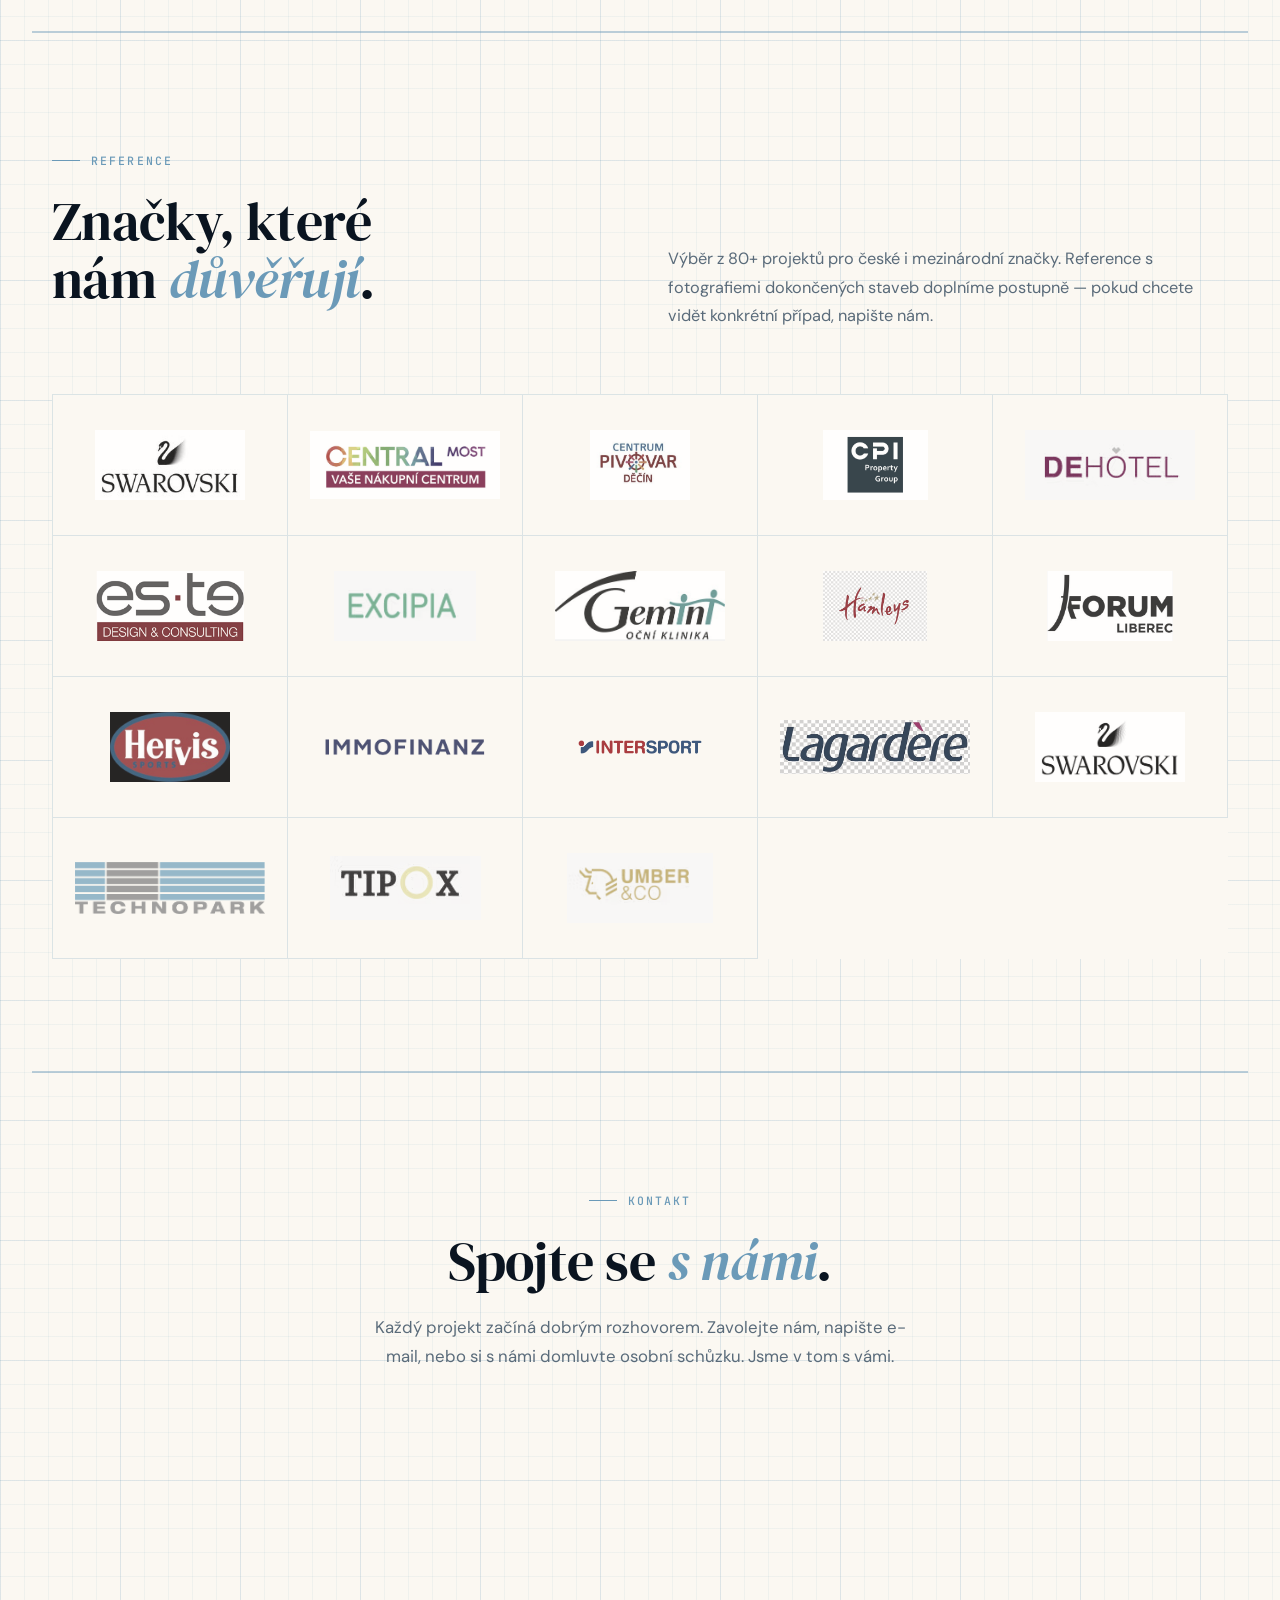
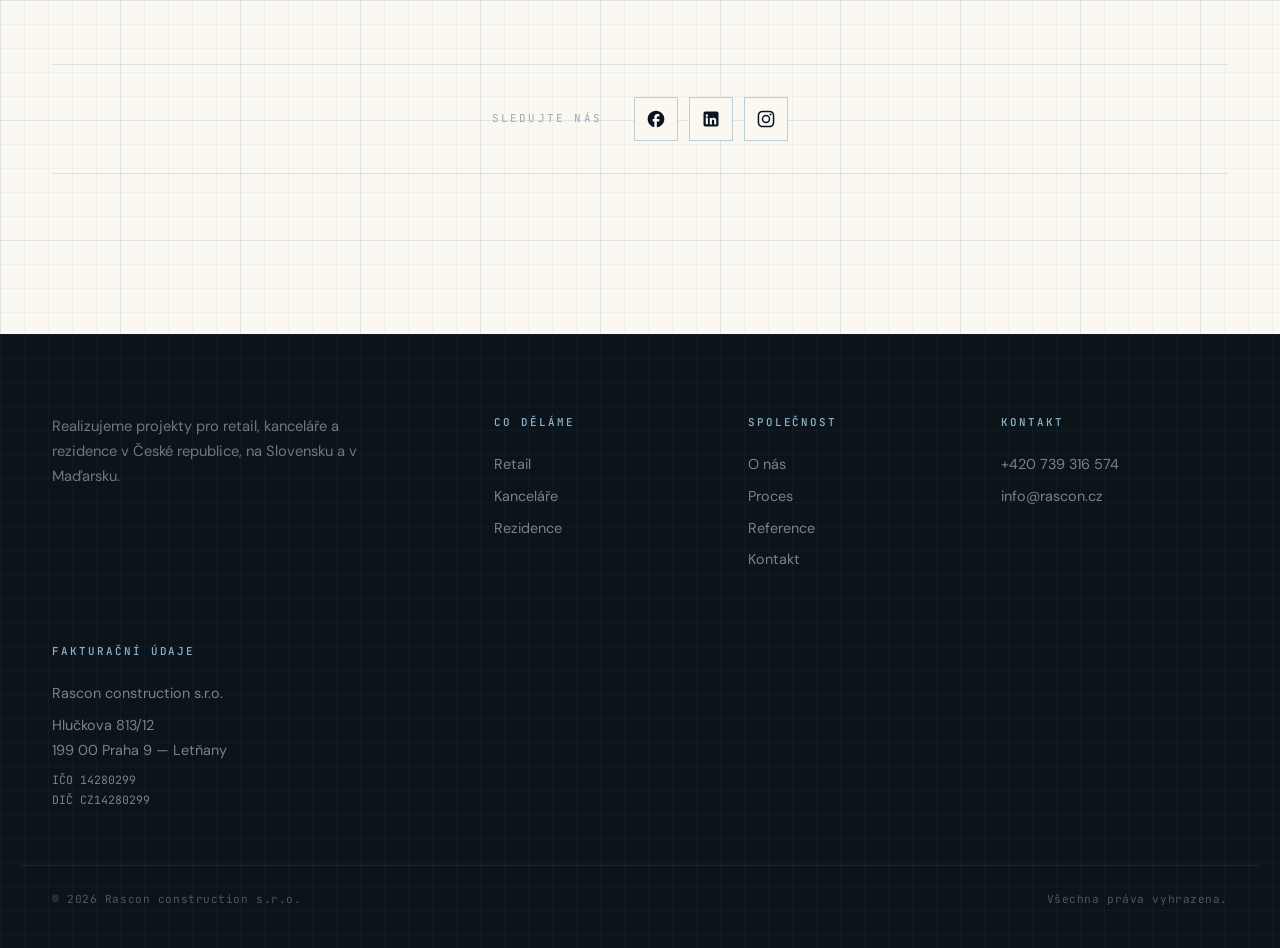
==== commit c0743b4e: "Add files via upload" ====
--- a/index.html
+++ b/index.html
@@ -86,23 +86,24 @@
       </ul>
 
       <div class="nav-actions">
-        <div class="lang-switcher">
-          <button class="lang-globe" id="lang-toggle" type="button" aria-label="Jazyk">
-            <svg viewBox="0 0 24 24" fill="none" stroke="currentColor" stroke-width="1.6">
-              <circle cx="12" cy="12" r="10"/>
-              <path d="M2 12h20M12 2a15.3 15.3 0 0 1 4 10 15.3 15.3 0 0 1-4 10 15.3 15.3 0 0 1-4-10 15.3 15.3 0 0 1 4-10z"/>
-            </svg>
-            <span id="lang-current">CS</span>
-          </button>
-          <div class="lang-dropdown" id="lang-dropdown">
-            <button type="button" data-lang="cs" class="is-active">Čeština</button>
-            <button type="button" data-lang="en">English</button>
-          </div>
-        </div>
         <a href="#contact" class="nav-cta" data-i18n="nav.cta">
           <svg viewBox="0 0 16 16" fill="none" stroke="currentColor" stroke-width="2" stroke-linecap="round"><path d="M3 2.5a1 1 0 0 1 1-1h2l1 3-1.5 1a8 8 0 0 0 4 4l1-1.5 3 1v2a1 1 0 0 1-1 1A11 11 0 0 1 3 2.5z"/></svg>
           <span data-i18n="nav.cta">Kontaktujte nás</span>
         </a>
+      </div>
+
+      <div class="lang-switcher">
+        <button class="lang-globe" id="lang-toggle" type="button" aria-label="Jazyk">
+          <svg viewBox="0 0 24 24" fill="none" stroke="currentColor" stroke-width="1.6">
+            <circle cx="12" cy="12" r="10"/>
+            <path d="M2 12h20M12 2a15.3 15.3 0 0 1 4 10 15.3 15.3 0 0 1-4 10 15.3 15.3 0 0 1-4-10 15.3 15.3 0 0 1 4-10z"/>
+          </svg>
+          <span id="lang-current">CS</span>
+        </button>
+        <div class="lang-dropdown" id="lang-dropdown">
+          <button type="button" data-lang="cs" class="is-active">Čeština</button>
+          <button type="button" data-lang="en">English</button>
+        </div>
       </div>
 
       <button class="mobile-toggle" id="mobile-toggle" aria-label="Otevřít menu" type="button">
@@ -134,6 +135,7 @@
         <h1 class="hero-title">
           <span id="hero-prefix">Stavíme na</span><br><span class="rotating-word" id="rotating-word">důvěře</span>
         </h1>
+        <p class="hero-subtitle" data-i18n="hero.subtitle">Retail. Kanceláře. Rezidence. Kompletní realizace na klíč.</p>
         <div class="hero-categories">
           <span class="hero-category" data-i18n="hero.cat1">Retail</span>
           <span class="hero-category" data-i18n="hero.cat3">Kanceláře</span>
@@ -441,22 +443,34 @@
 
       <div class="process-timeline">
         <div class="process-step reveal">
-          <div class="process-marker">01</div>
+          <div class="process-marker">
+            <span class="process-number">01</span>
+            <svg class="process-icon" viewBox="0 0 24 24" fill="none" stroke="currentColor" stroke-width="1.5" stroke-linecap="round" stroke-linejoin="round"><path d="M21 15a2 2 0 0 1-2 2H7l-4 4V5a2 2 0 0 1 2-2h14a2 2 0 0 1 2 2z"/></svg>
+          </div>
           <h4 data-i18n="process.s1Title">Konzultace</h4>
           <p data-i18n="process.s1Desc">Osobní schůzka. Projdeme rozsah, termín, rozpočet. Řekneme rovnou, jestli na to máme kapacitu.</p>
         </div>
         <div class="process-step reveal reveal-delay-1">
-          <div class="process-marker">02</div>
+          <div class="process-marker">
+            <span class="process-number">02</span>
+            <svg class="process-icon" viewBox="0 0 24 24" fill="none" stroke="currentColor" stroke-width="1.5" stroke-linecap="round" stroke-linejoin="round"><path d="M17 3a2.83 2.83 0 1 1 4 4L7.5 20.5 2 22l1.5-5.5Z"/><path d="m15 5 4 4"/></svg>
+          </div>
           <h4 data-i18n="process.s2Title">Projekt</h4>
           <p data-i18n="process.s2Desc">Projektová dokumentace, rozpočet, harmonogram. Pevná nabídka, žádné skryté náklady.</p>
         </div>
         <div class="process-step reveal reveal-delay-2">
-          <div class="process-marker">03</div>
+          <div class="process-marker">
+            <span class="process-number">03</span>
+            <svg class="process-icon" viewBox="0 0 24 24" fill="none" stroke="currentColor" stroke-width="1.5" stroke-linecap="round" stroke-linejoin="round"><path d="M15.12 2.12a3 3 0 0 1 4.24 0l2.52 2.52a3 3 0 0 1 0 4.24L8.76 22H2v-6.76z"/><path d="M2 22h6.76"/></svg>
+          </div>
           <h4 data-i18n="process.s3Title">Realizace</h4>
           <p data-i18n="process.s3Desc">Kompletní stavebně-řemeslné práce. Týdenní reporting, fotodokumentace, přímý kontakt.</p>
         </div>
         <div class="process-step reveal reveal-delay-3">
-          <div class="process-marker">04</div>
+          <div class="process-marker">
+            <span class="process-number">04</span>
+            <svg class="process-icon" viewBox="0 0 24 24" fill="none" stroke="currentColor" stroke-width="1.5" stroke-linecap="round" stroke-linejoin="round"><path d="m21 2-2 2m-7.61 7.61a5.5 5.5 0 1 1-7.78 7.78 5.5 5.5 0 0 1 7.78-7.78m0 0L12 10l3.5-3.5L19 2l2 2-4.5 4.5L13 12l.39-.39z"/></svg>
+          </div>
           <h4 data-i18n="process.s4Title">Předání</h4>
           <p data-i18n="process.s4Desc">Kontrola kvality, předávací protokol, dokumentace skutečného provedení, záruka.</p>
         </div>
@@ -573,7 +587,7 @@
   <footer>
     <div class="footer-inner">
       <div class="footer-brand-block">
-        <p data-i18n="footer.tagline">Stavíme retail, kanceláře a rezidence v České republice, na Slovensku a v Maďarsku.</p>
+        <p data-i18n="footer.tagline">Realizujeme projekty pro retail, kanceláře a rezidence v České republice, na Slovensku a v Maďarsku.</p>
       </div>
 
       <div class="footer-col">
--- a/style.css
+++ b/style.css
@@ -405,6 +405,18 @@
       color: var(--accent);
     }
 
+    .hero-subtitle {
+      font-family: var(--font-body);
+      font-size: 1.08rem;
+      line-height: 1.7;
+      color: var(--text-soft);
+      margin-bottom: 2rem;
+      max-width: 520px;
+      opacity: 0;
+      transform: translateY(18px);
+      animation: fade-up 0.8s 0.35s ease forwards;
+    }
+
     .hero-categories {
       display: flex;
       flex-wrap: wrap;
@@ -850,18 +862,34 @@
       display: flex;
       align-items: center;
       justify-content: center;
-      font-family: var(--font-mono);
-      font-size: 0.85rem;
-      font-weight: 600;
-      color: var(--accent);
       position: relative;
       z-index: 1;
       margin-bottom: 1.6rem;
-      transition: all 0.25s ease;
+      transition: all 0.3s ease;
+    }
+    .process-number {
+      font-family: var(--font-mono);
+      font-size: 0.85rem;
+      font-weight: 600;
+      color: var(--accent);
+      transition: opacity 0.25s ease;
+    }
+    .process-icon {
+      width: 24px;
+      height: 24px;
+      color: #fff;
+      position: absolute;
+      opacity: 0;
+      transition: opacity 0.25s ease;
     }
     .process-step:hover .process-marker {
       background: var(--accent);
-      color: #fff;
+    }
+    .process-step:hover .process-number {
+      opacity: 0;
+    }
+    .process-step:hover .process-icon {
+      opacity: 1;
     }
     .process-step h4 {
       font-family: var(--font-display);
@@ -1277,7 +1305,7 @@
       .stats-grid { gap: 2rem; }
     }
     @media (max-width: 860px) {
-      .nav-menu, .nav-cta, .lang-switcher { display: none; }
+      .nav-menu, .nav-actions { display: none; }
       .mobile-toggle { display: flex; }
     }
     @media (max-width: 720px) {
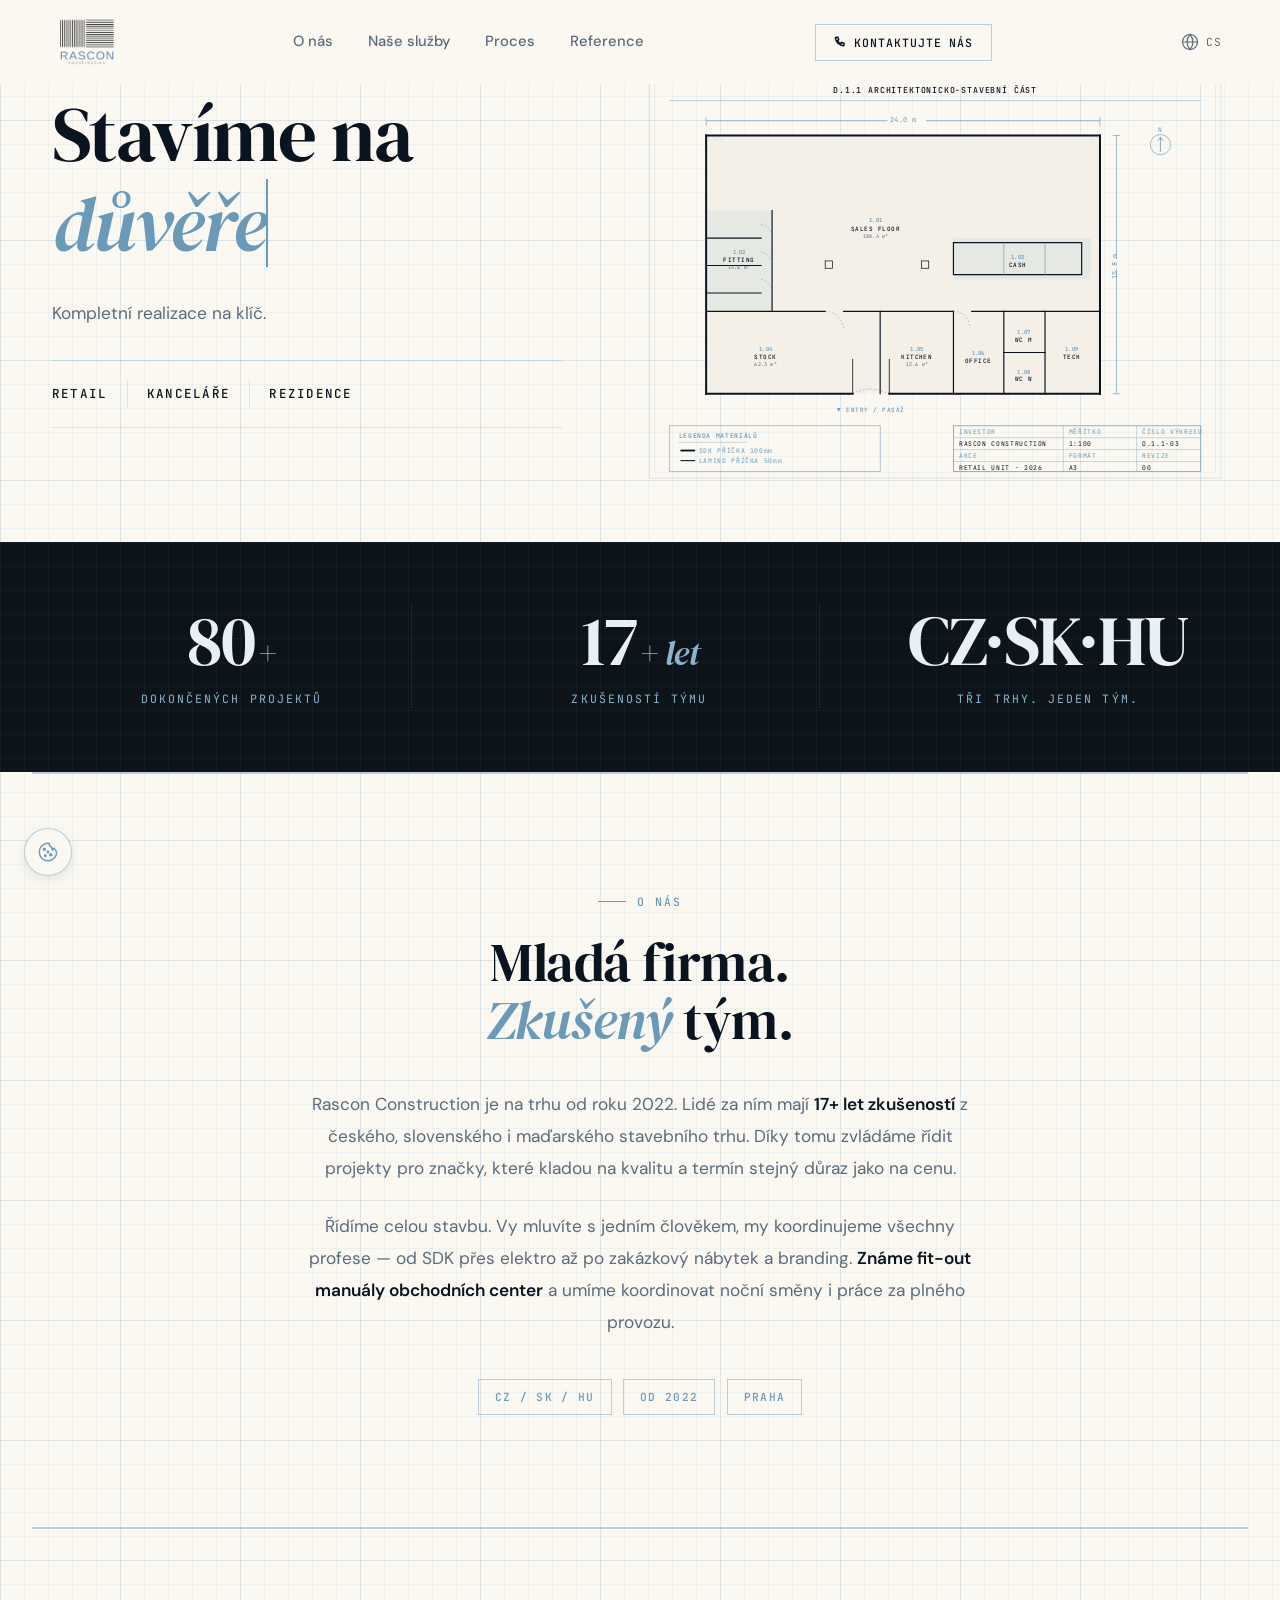
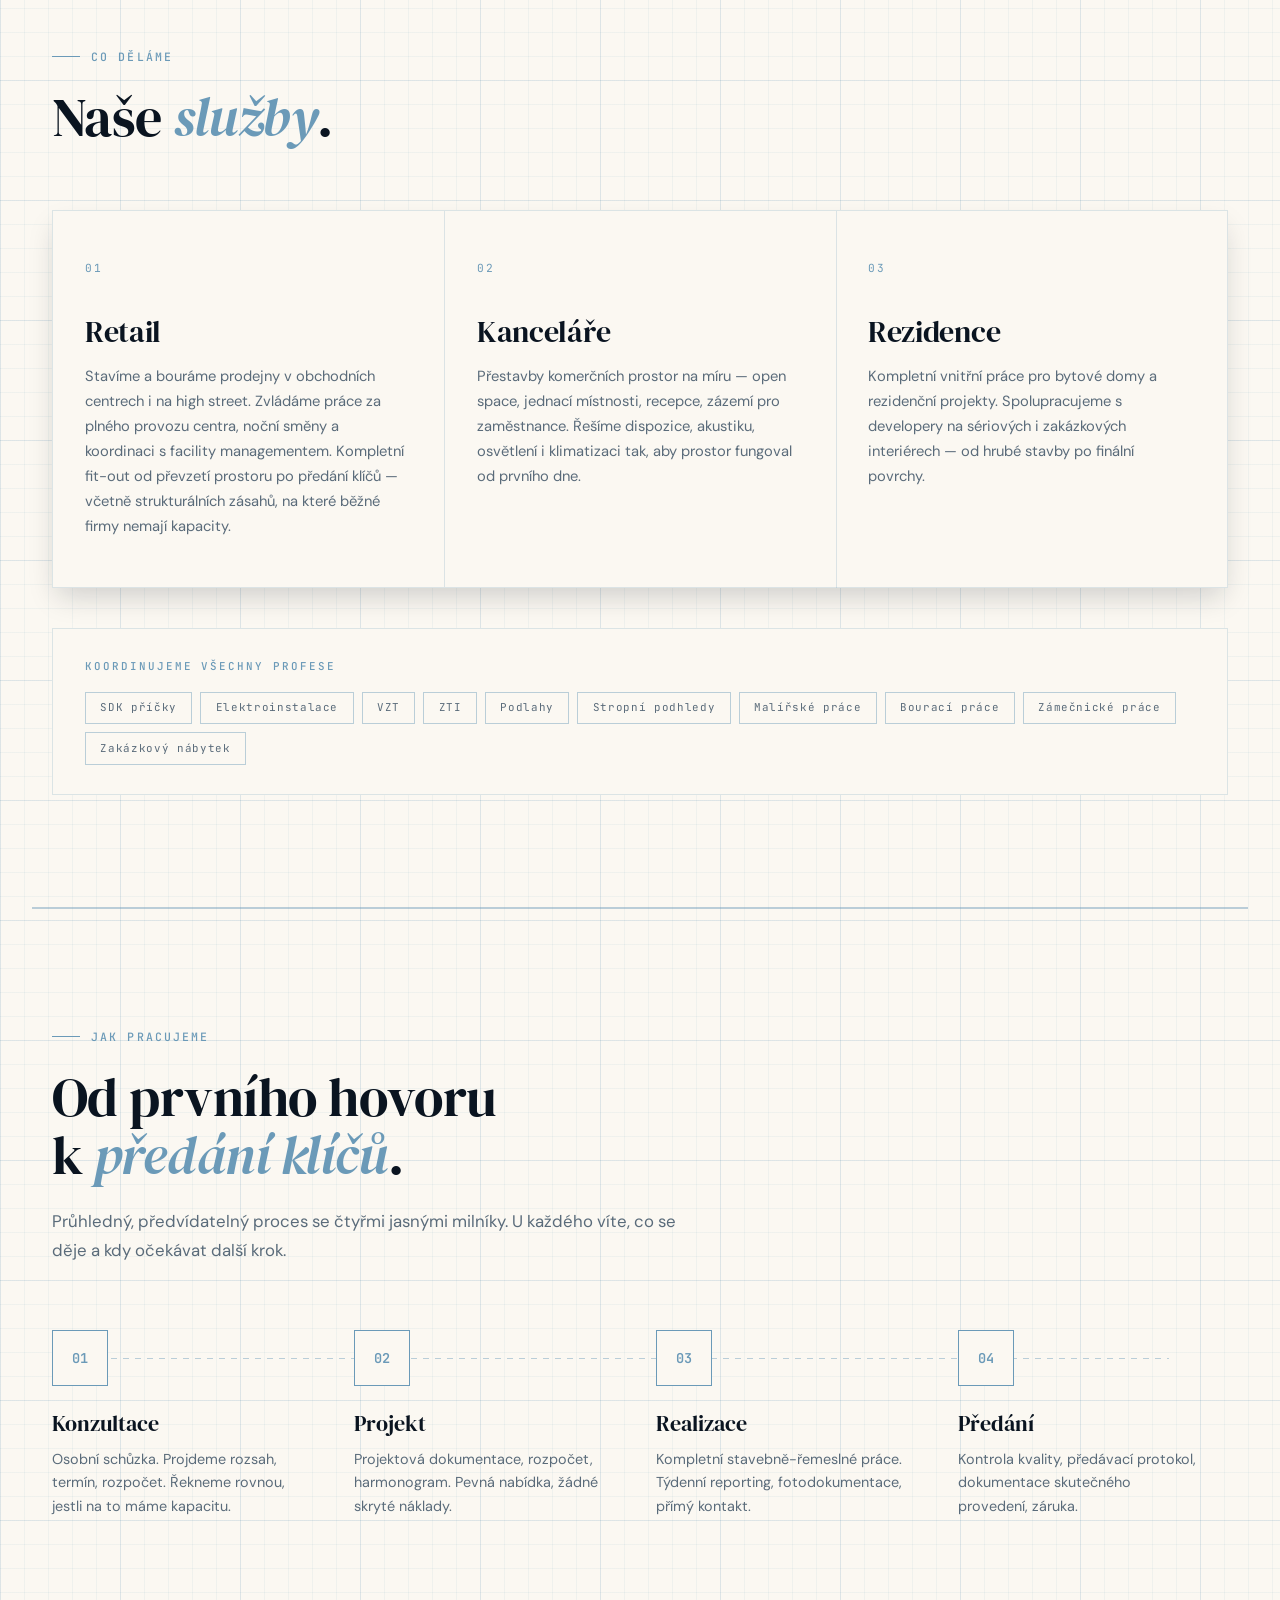
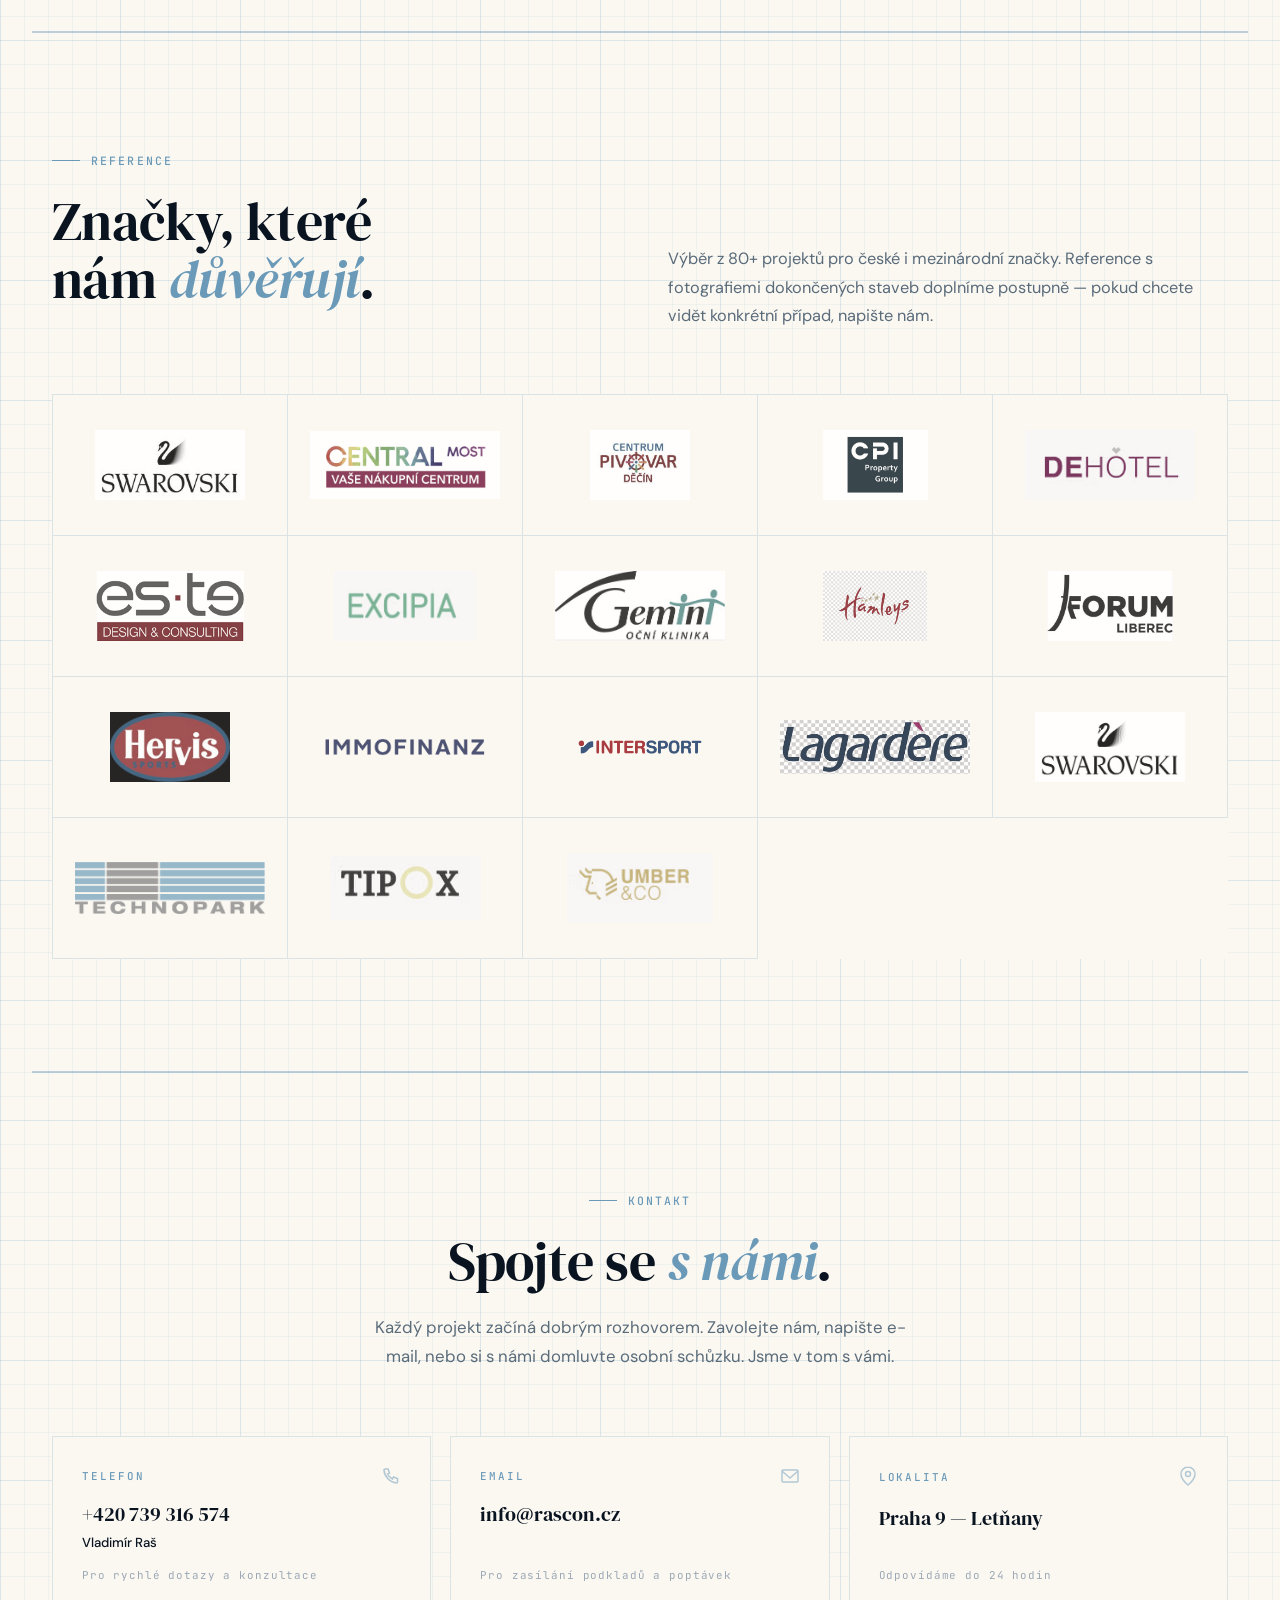
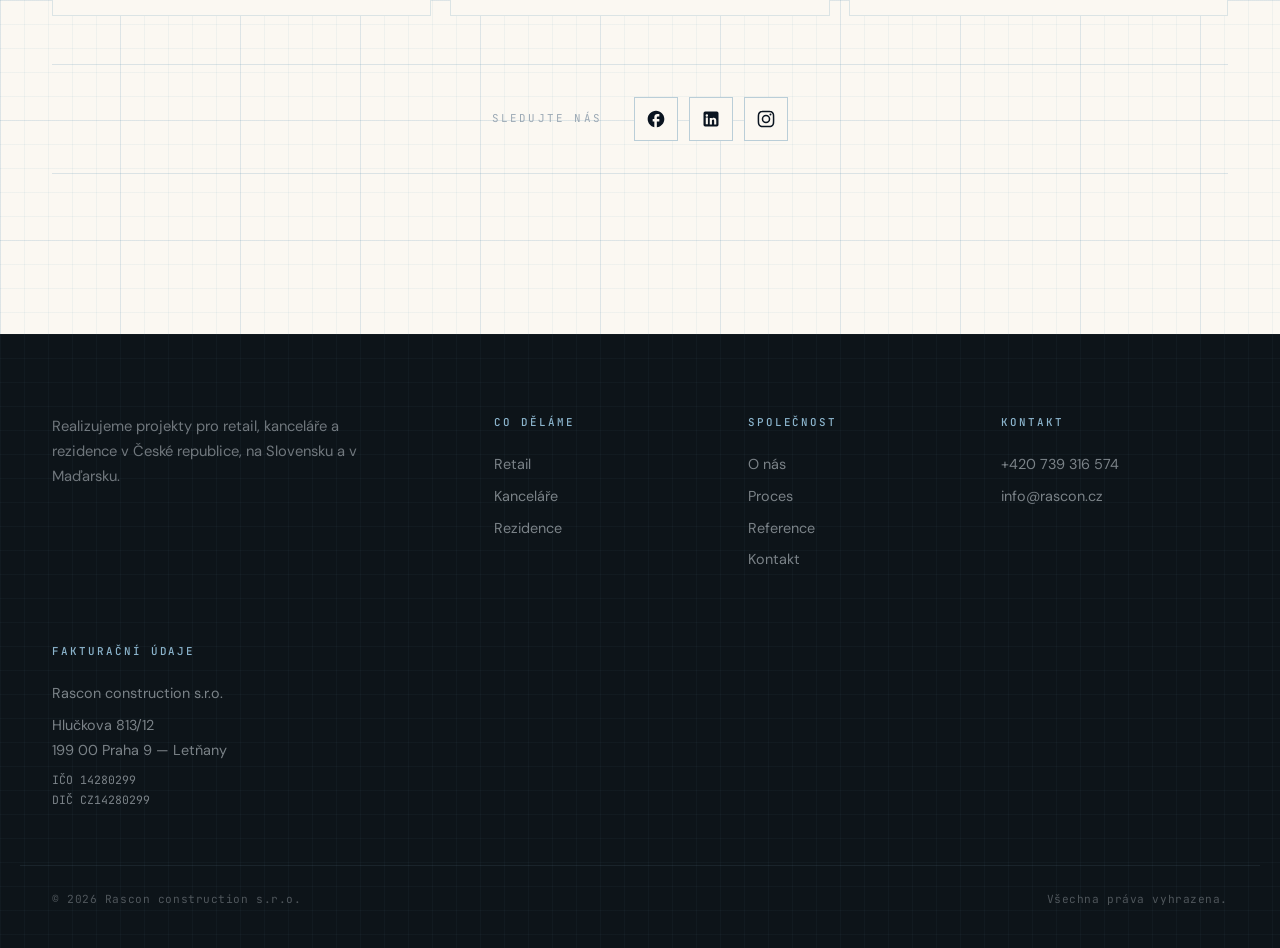
==== commit 60740c70: "Update index.html" ====
--- a/index.html
+++ b/index.html
@@ -4,7 +4,7 @@
   <meta charset="UTF-8">
   <meta name="viewport" content="width=device-width, initial-scale=1.0">
   <meta name="theme-color" content="#6B9AB8">
-  <title>RASCON Construction — Stavíme na důvěře. Retail, kanceláře, rezidence.</title>
+  <title>RASCON Construction — Stavíme na důvěře. Retail, kanceláře, rezidence. </title>
   <meta name="description" content="Stavební společnost specializovaná na výstavbu retail jednotek, kanceláří a rezidenčních projektů. Partneři značek Swarovski, Intersport, Hervis, Hamleys. Praha, Česká republika.">
   <meta name="keywords" content="stavební firma Praha, retail výstavba, fit-out, demolice, kanceláře, Swarovski, Intersport, Hervis, Hamleys, Rascon Construction">
   <meta property="og:title" content="RASCON Construction — Stavíme na důvěře">
@@ -135,7 +135,7 @@
         <h1 class="hero-title">
           <span id="hero-prefix">Stavíme na</span><br><span class="rotating-word" id="rotating-word">důvěře</span>
         </h1>
-        <p class="hero-subtitle" data-i18n="hero.subtitle">Retail. Kanceláře. Rezidence. Kompletní realizace na klíč.</p>
+        <p class="hero-subtitle" data-i18n="hero.subtitle">Kompletní realizace na klíč.</p>
         <div class="hero-categories">
           <span class="hero-category" data-i18n="hero.cat1">Retail</span>
           <span class="hero-category" data-i18n="hero.cat3">Kanceláře</span>
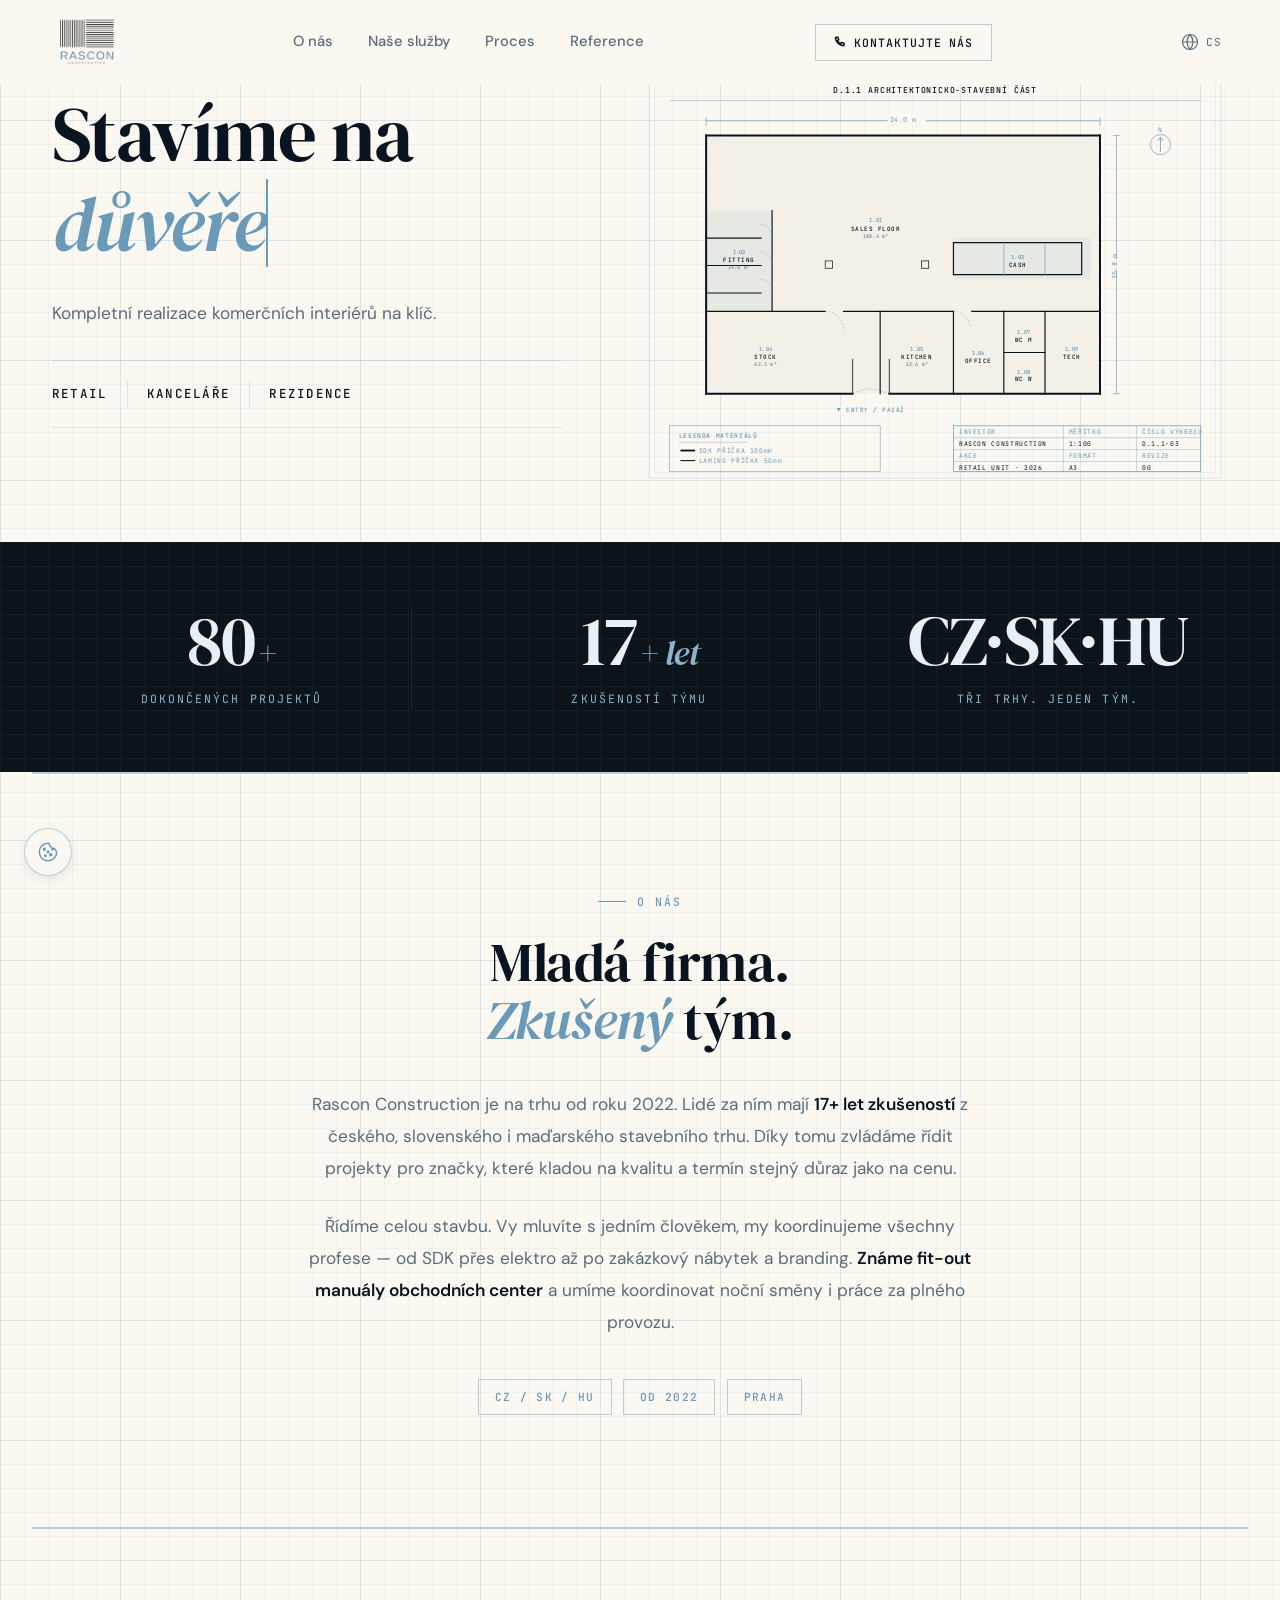
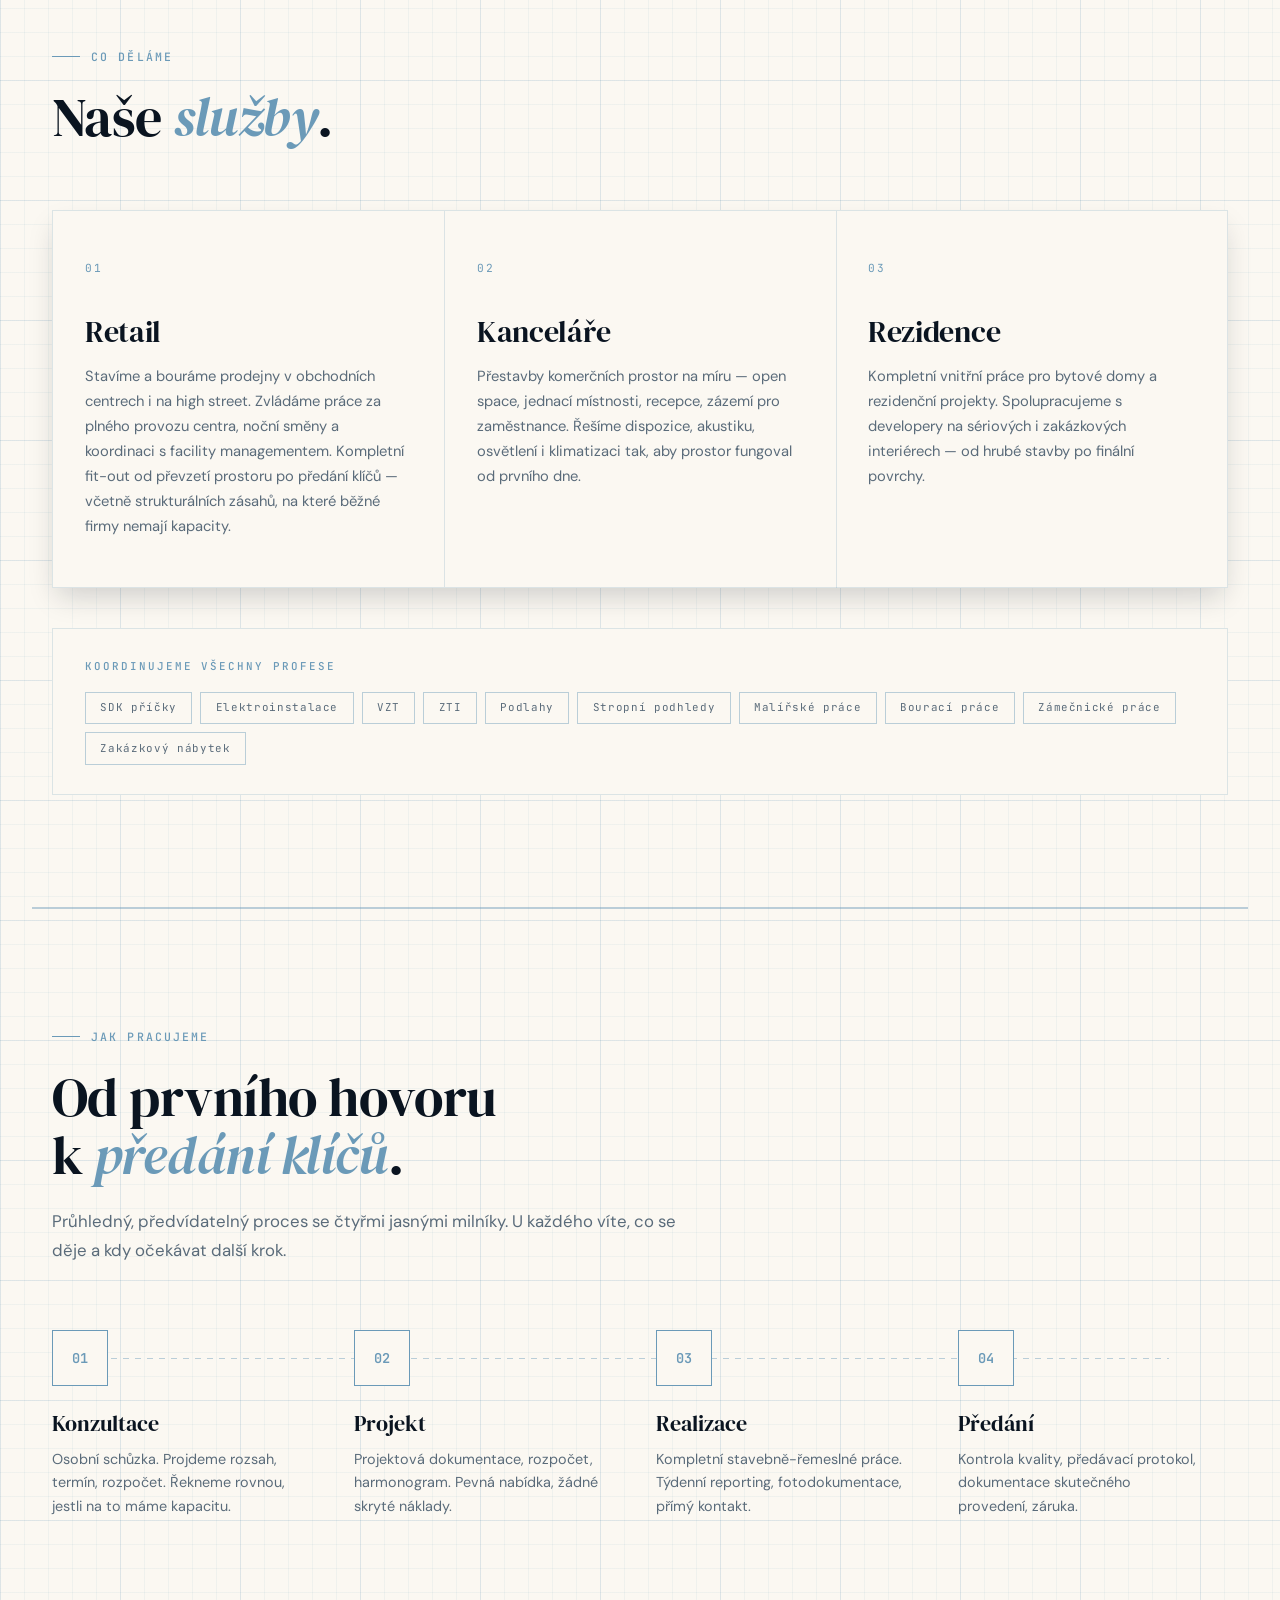
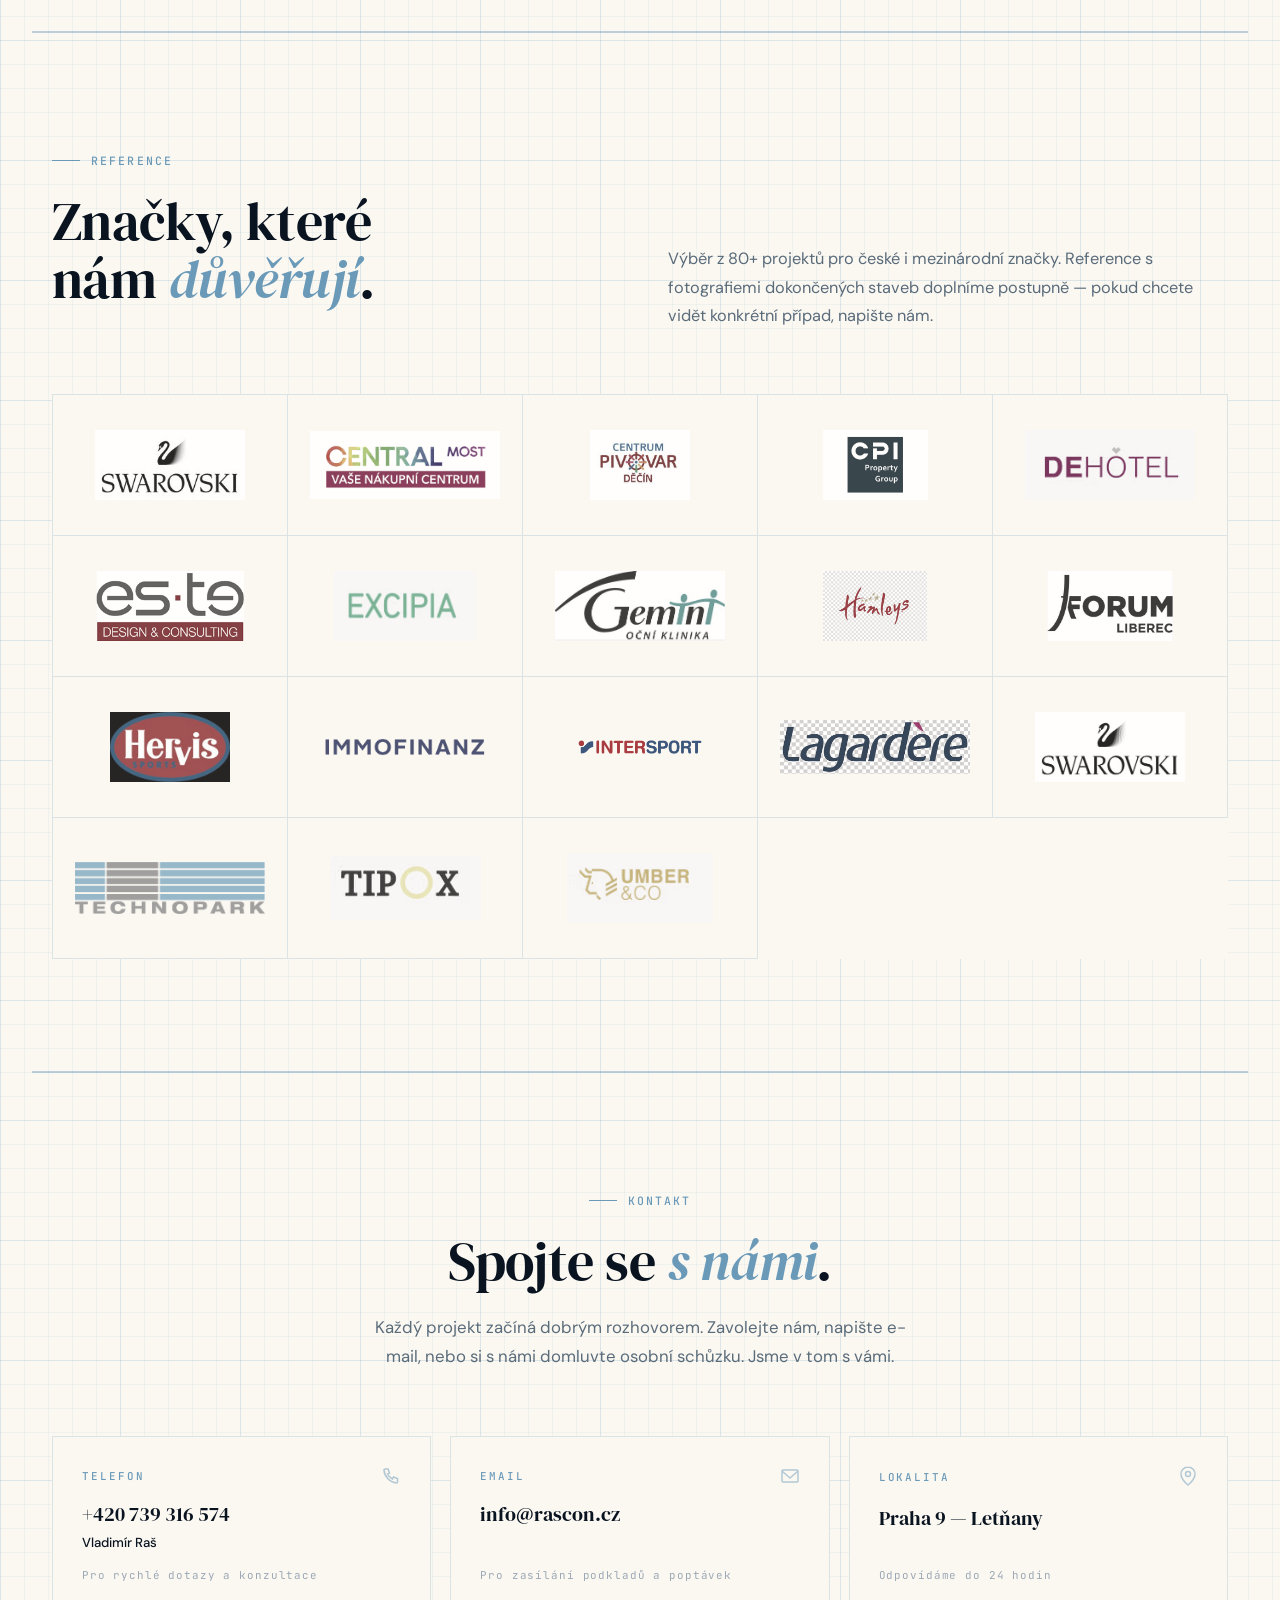
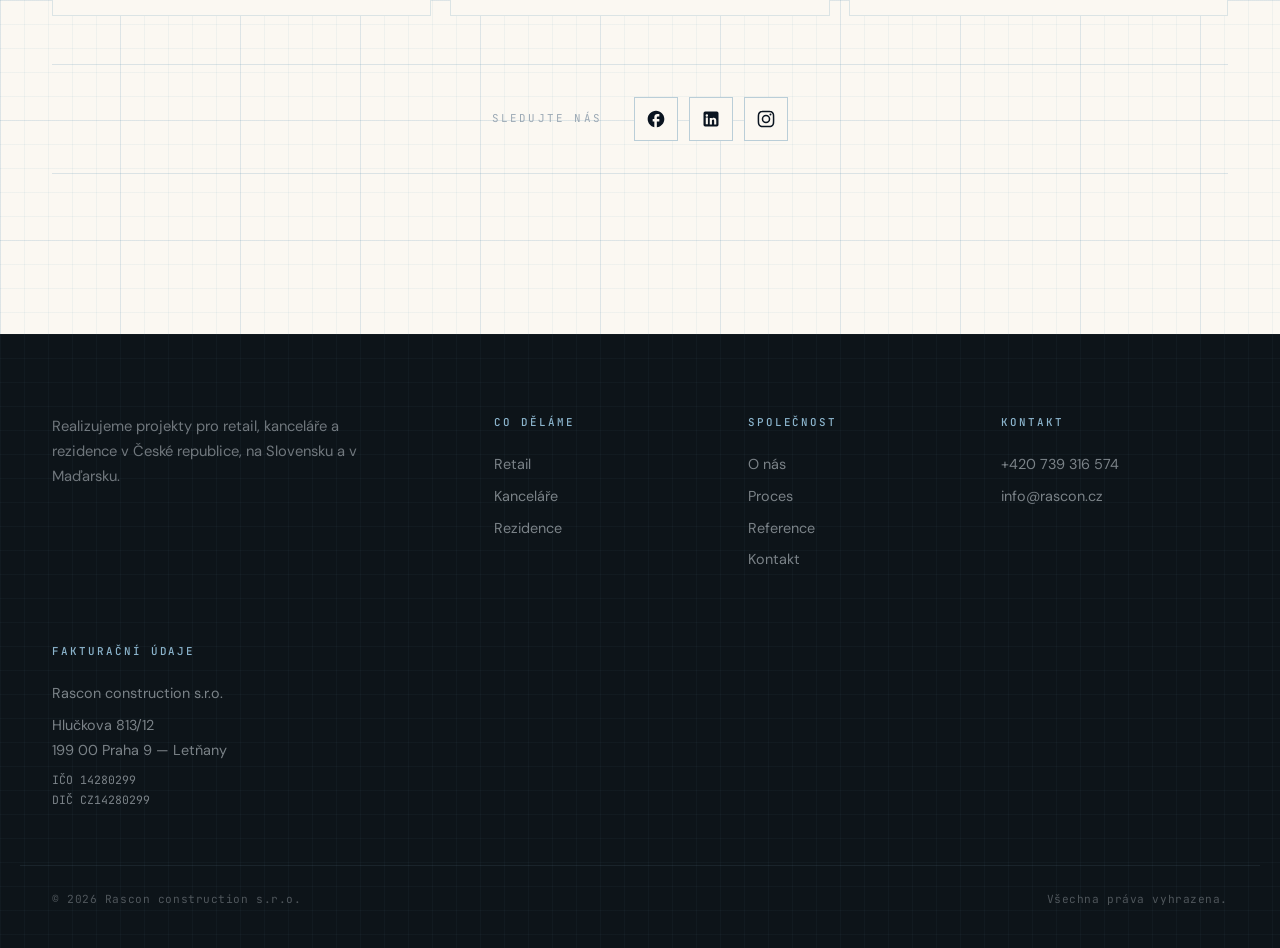
==== commit 9452d827: "Add files via upload" ====
--- a/index.html
+++ b/index.html
@@ -4,7 +4,7 @@
   <meta charset="UTF-8">
   <meta name="viewport" content="width=device-width, initial-scale=1.0">
   <meta name="theme-color" content="#6B9AB8">
-  <title>RASCON Construction — Stavíme na důvěře. Retail, kanceláře, rezidence. </title>
+  <title>RASCON Construction — Stavíme na důvěře. Retail, kanceláře, rezidence.</title>
   <meta name="description" content="Stavební společnost specializovaná na výstavbu retail jednotek, kanceláří a rezidenčních projektů. Partneři značek Swarovski, Intersport, Hervis, Hamleys. Praha, Česká republika.">
   <meta name="keywords" content="stavební firma Praha, retail výstavba, fit-out, demolice, kanceláře, Swarovski, Intersport, Hervis, Hamleys, Rascon Construction">
   <meta property="og:title" content="RASCON Construction — Stavíme na důvěře">
@@ -135,7 +135,7 @@
         <h1 class="hero-title">
           <span id="hero-prefix">Stavíme na</span><br><span class="rotating-word" id="rotating-word">důvěře</span>
         </h1>
-        <p class="hero-subtitle" data-i18n="hero.subtitle">Kompletní realizace na klíč.</p>
+        <p class="hero-subtitle" data-i18n="hero.subtitle">Kompletní realizace komerčních interiérů na klíč.</p>
         <div class="hero-categories">
           <span class="hero-category" data-i18n="hero.cat1">Retail</span>
           <span class="hero-category" data-i18n="hero.cat3">Kanceláře</span>
